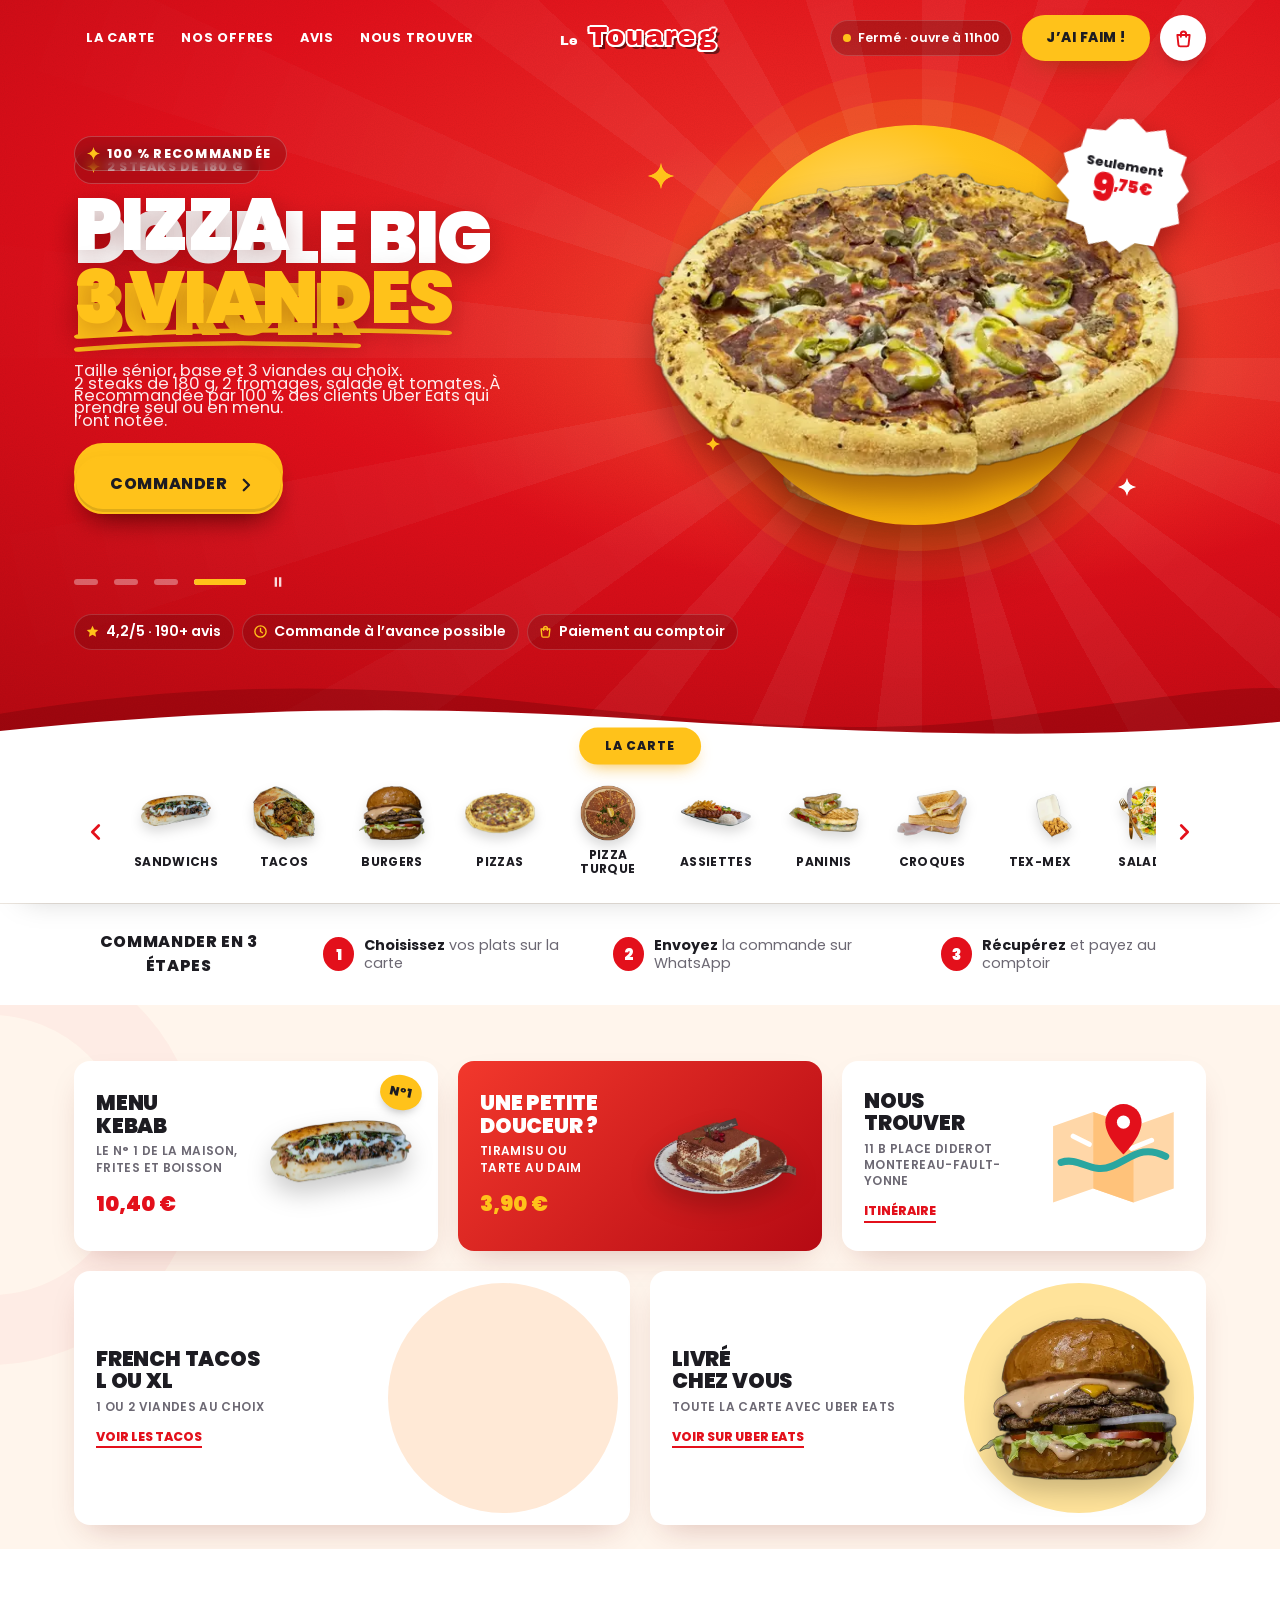
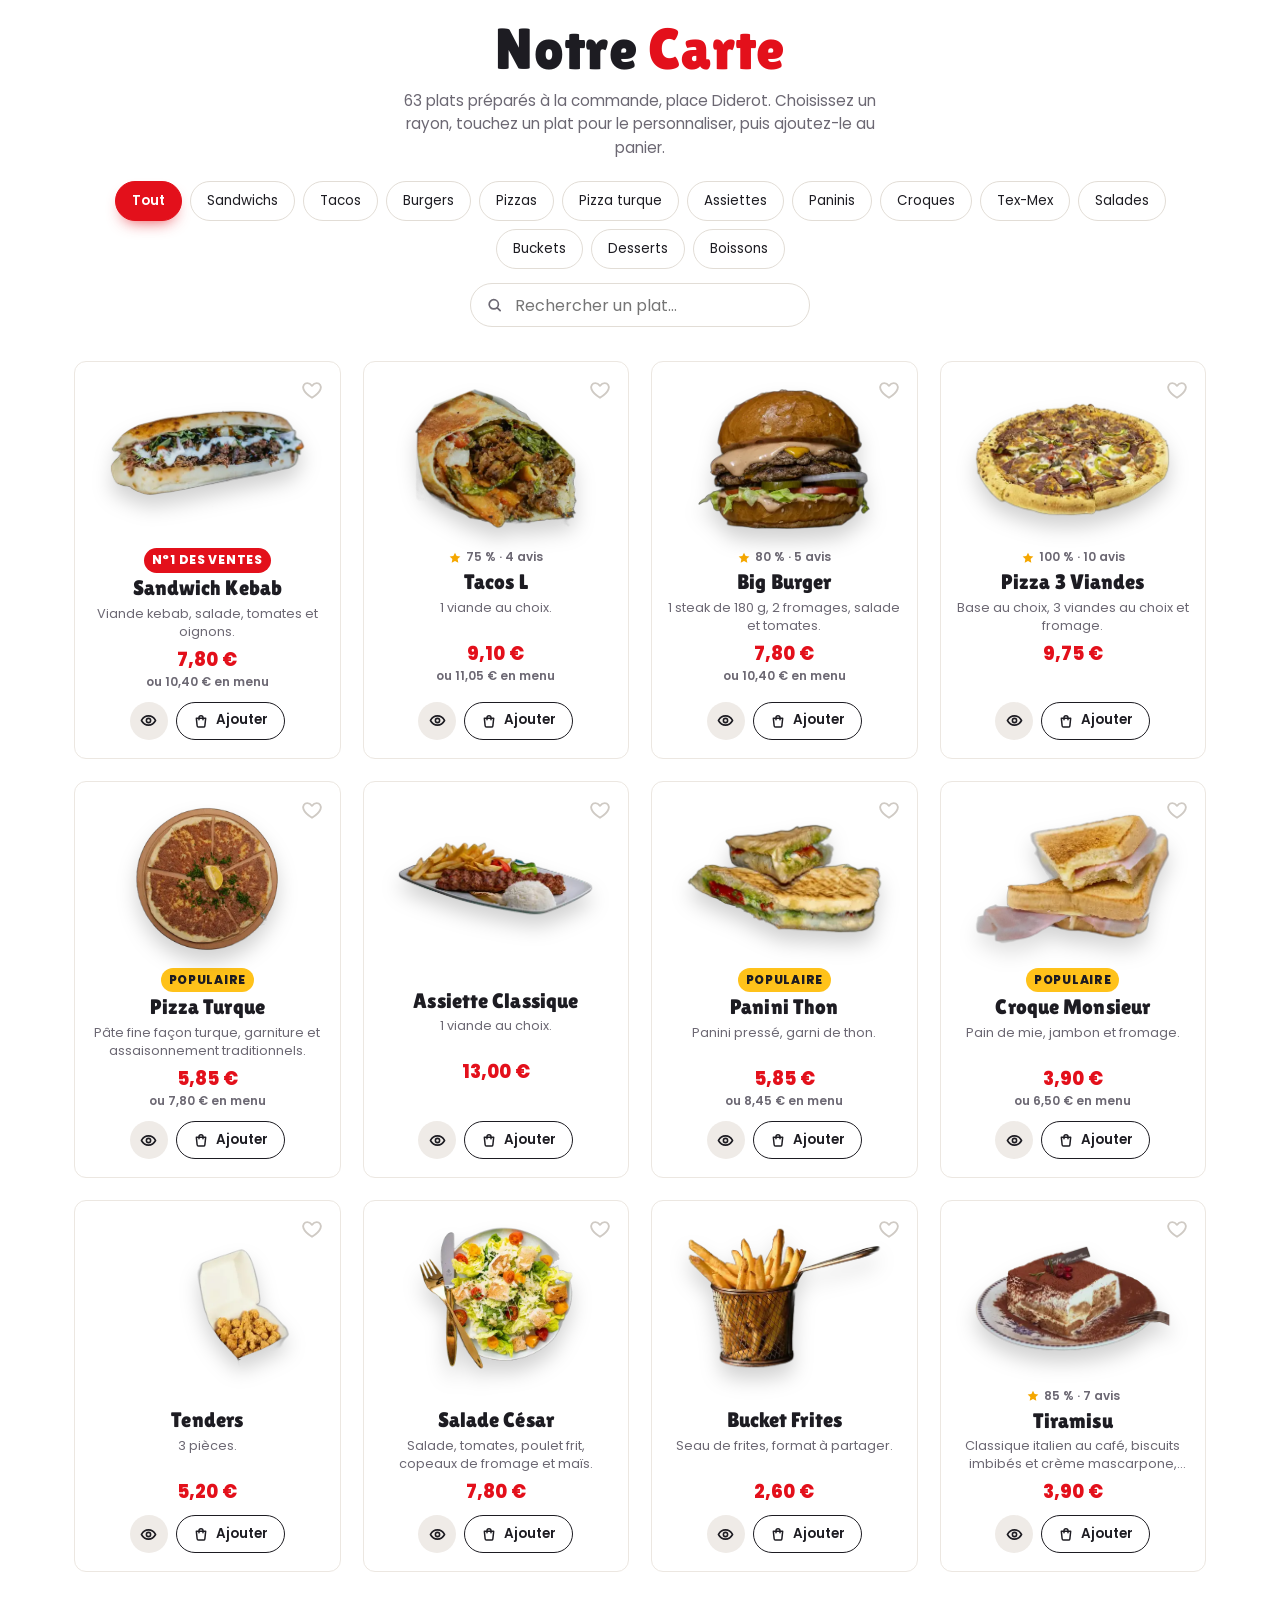
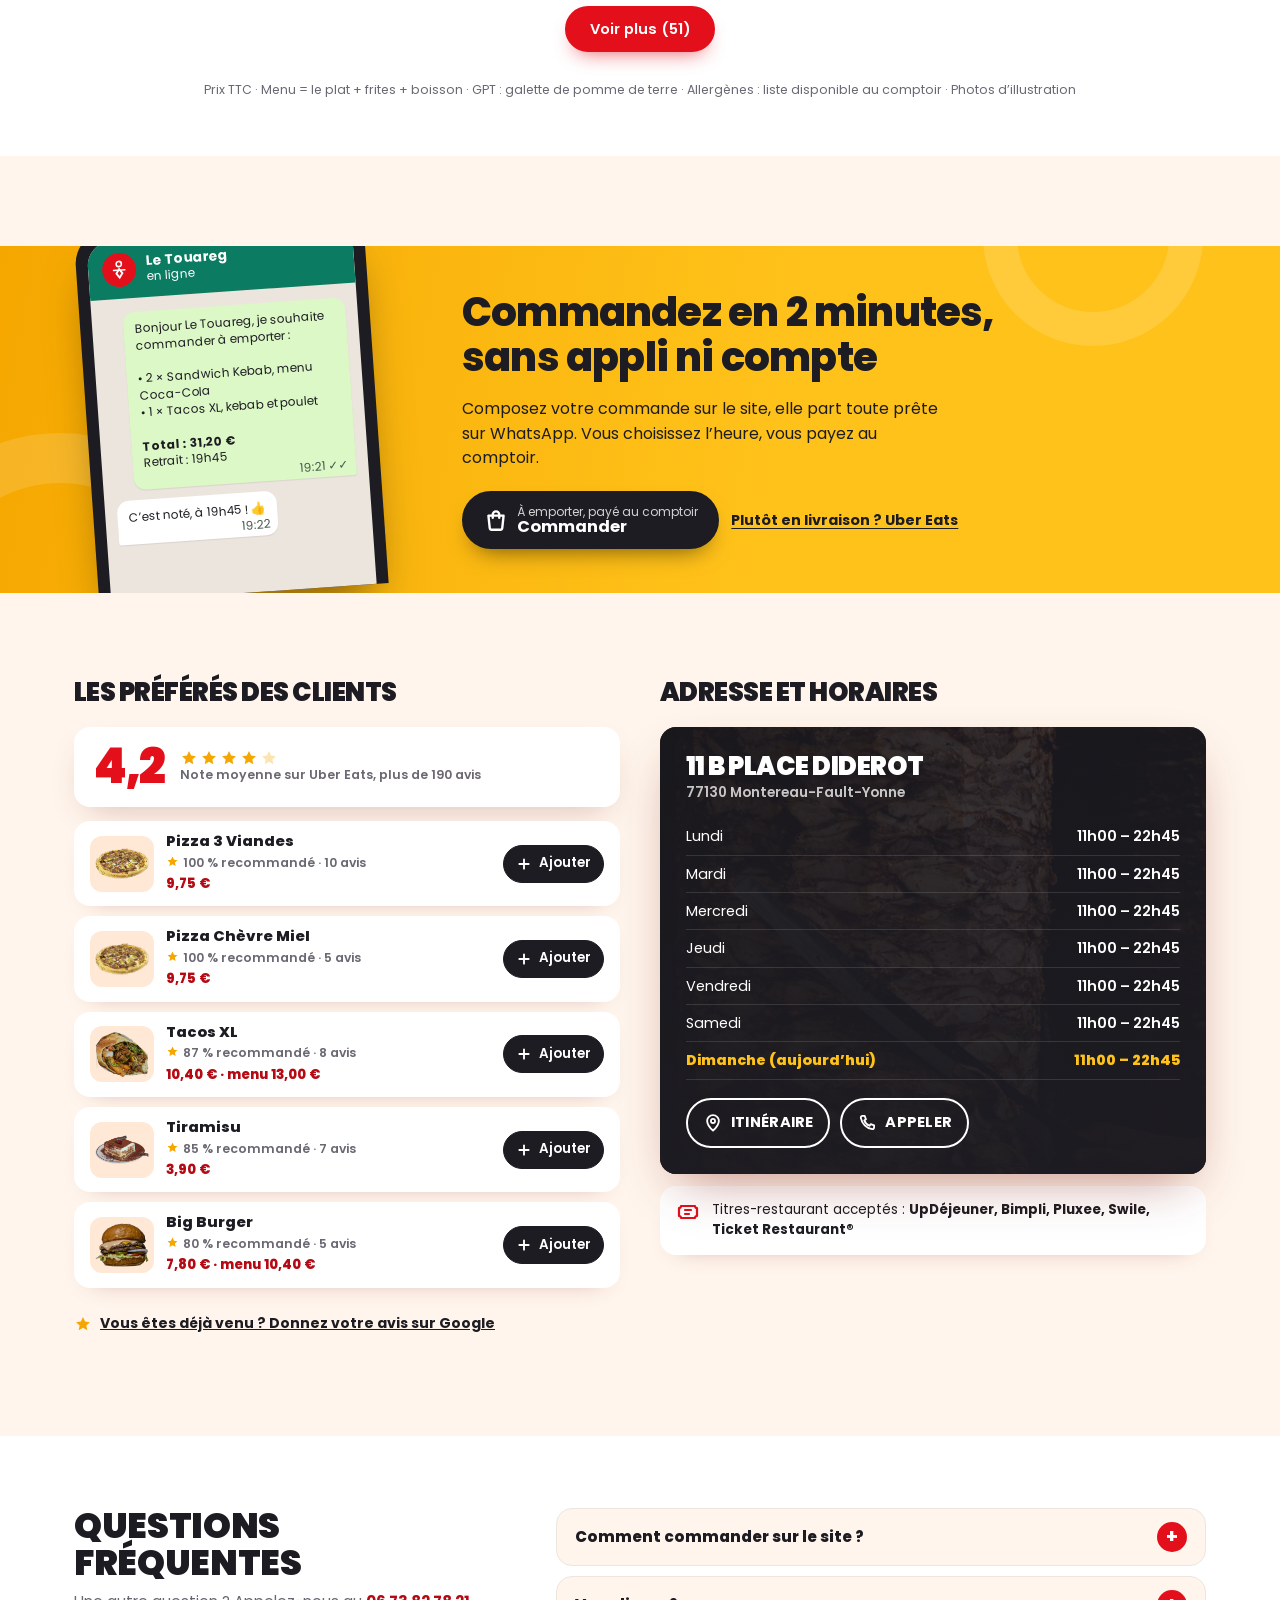
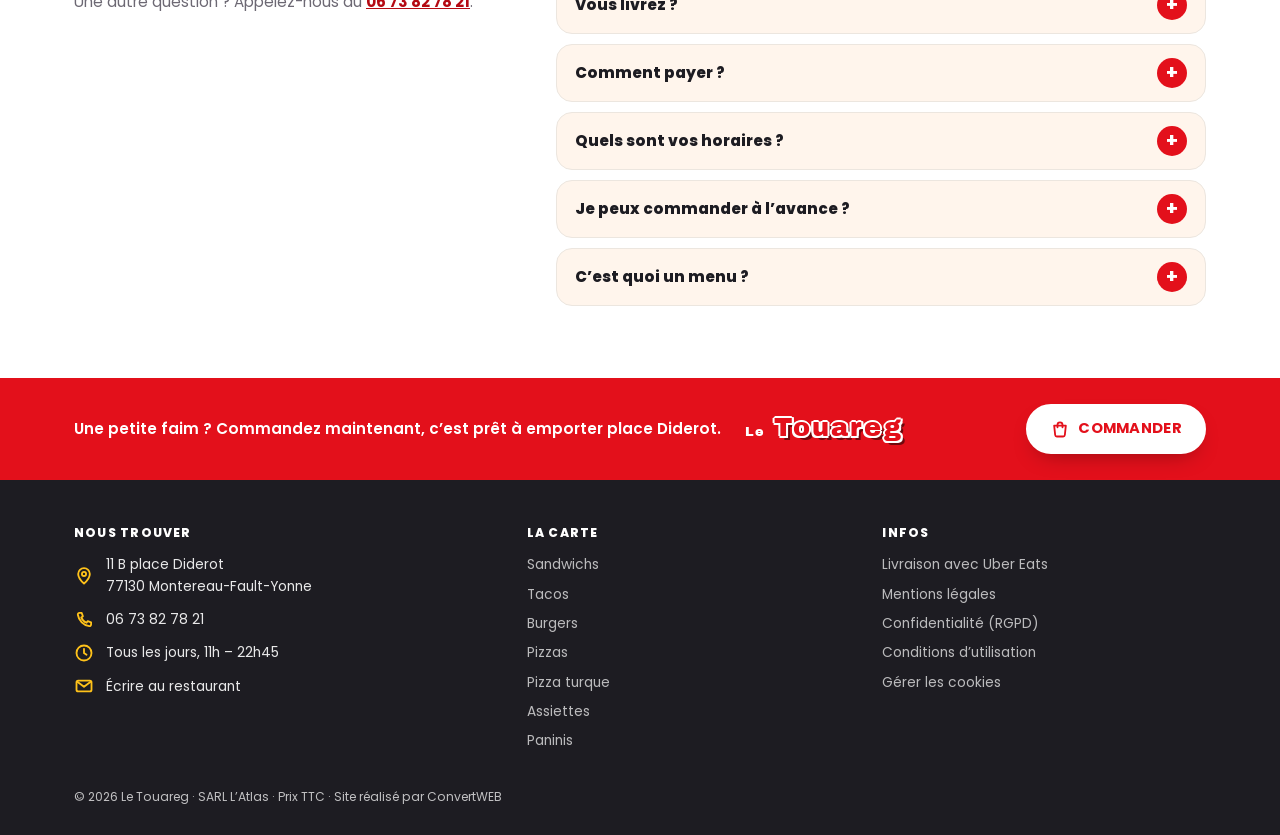
==== index.html @ 5b840436 "Ventes : passage en menu, suggestions malines, recommander, FAQ - Panier : un plat seul propose le m" ====
<!doctype html>
<html lang="fr">
<head>
<meta charset="utf-8">
<meta name="viewport" content="width=device-width, initial-scale=1, viewport-fit=cover">
<title>Le Touareg Montereau · Kebab, tacos, burgers, pizzas</title>
<meta name="description" content="Kebab, French tacos, burgers et pizzas place Diderot à Montereau-Fault-Yonne. Ouvert 7j/7 de 11h à 22h45. Commandez à emporter en ligne en 2 minutes.">
<meta http-equiv="Content-Security-Policy" content="default-src 'self'; script-src 'self' https://gc.zgo.at; style-src 'self' 'unsafe-inline'; img-src 'self' data: https://*.goatcounter.com; font-src 'self'; connect-src 'self' https://*.goatcounter.com; object-src 'none'; base-uri 'self'; form-action 'self'; upgrade-insecure-requests">
<meta name="referrer" content="strict-origin-when-cross-origin">
<meta name="robots" content="index, follow, max-image-preview:large">
<meta name="theme-color" content="#e3101b">
<meta name="format-detection" content="telephone=no">
<link rel="canonical" href="https://convert-web.github.io/Touareg/">
<link rel="icon" href="assets/img/favicon.ico" sizes="32x32">
<link rel="icon" href="assets/img/favicon.svg" type="image/svg+xml">
<link rel="apple-touch-icon" href="assets/img/apple-touch-icon.png">
<link rel="manifest" href="site.webmanifest">

<meta property="og:type" content="restaurant.restaurant">
<meta property="og:locale" content="fr_FR">
<meta property="og:site_name" content="Le Touareg">
<meta property="og:title" content="Le Touareg · Kebab, tacos, burgers & pizzas à Montereau">
<meta property="og:description" content="Place Diderot à Montereau-Fault-Yonne. Ouvert 7j/7 de 11h à 22h45. Commandez à emporter en 2 minutes.">
<meta property="og:url" content="https://convert-web.github.io/Touareg/">
<meta property="og:image" content="https://convert-web.github.io/Touareg/assets/img/og-image.jpg">
<meta property="og:image:type" content="image/jpeg">
<meta property="og:image:width" content="1200">
<meta property="og:image:height" content="630">
<meta property="og:image:alt" content="Sandwich kebab du Touareg sur fond rouge, menu à 10,40 €">
<meta name="twitter:card" content="summary_large_image">
<meta name="twitter:title" content="Le Touareg · Kebab, tacos, burgers & pizzas à Montereau">
<meta name="twitter:description" content="Place Diderot à Montereau-Fault-Yonne. Ouvert 7j/7 de 11h à 22h45.">
<meta name="twitter:image" content="https://convert-web.github.io/Touareg/assets/img/og-image.jpg">
<meta name="twitter:image:alt" content="Sandwich kebab du Touareg sur fond rouge, menu à 10,40 €">

<link rel="preload" href="assets/fonts/poppins-900.woff2" as="font" type="font/woff2" crossorigin>
<link rel="preload" href="assets/fonts/poppins-400.woff2" as="font" type="font/woff2" crossorigin>
<link rel="preload" as="image" href="assets/img/cut/kebab-420.webp" imagesrcset="assets/img/cut/kebab-160.webp 160w, assets/img/cut/kebab-420.webp 420w, assets/img/cut/kebab-600.webp 600w, assets/img/cut/kebab-840.webp 840w" imagesizes="(min-width: 768px) 560px, 300px" fetchpriority="high">
<link rel="stylesheet" href="assets/css/site.css?v=20261028j">

<script type="application/ld+json">
{
  "@context": "https://schema.org",
  "@type": "Restaurant",
  "name": "Le Touareg",
  "url": "https://convert-web.github.io/Touareg/",
  "image": "https://convert-web.github.io/Touareg/assets/img/og-image.jpg",
  "servesCuisine": ["Kebab", "French tacos", "Burgers", "Pizzas", "Sandwichs"],
  "priceRange": "€",
  "telephone": "+33 6 73 82 78 21",
  "address": {
    "@type": "PostalAddress",
    "streetAddress": "11 B place Diderot",
    "postalCode": "77130",
    "addressLocality": "Montereau-Fault-Yonne",
    "addressRegion": "Seine-et-Marne",
    "addressCountry": "FR"
  },
  "openingHoursSpecification": [{
    "@type": "OpeningHoursSpecification",
    "dayOfWeek": ["Monday", "Tuesday", "Wednesday", "Thursday", "Friday", "Saturday", "Sunday"],
    "opens": "11:00",
    "closes": "22:45"
  }],
  "hasMenu": "https://convert-web.github.io/Touareg/#carte",
  "acceptsReservations": false,
  "paymentAccepted": "Espèces, Carte bancaire, Titres-restaurant",
  "sameAs": ["https://www.ubereats.com/fr/store/le-touareg/Fxfsm_SqW_-STqValFyyPA"]
}
</script>
<script type="application/ld+json">
{
  "@context": "https://schema.org",
  "@type": "FAQPage",
  "mainEntity": [
    {"@type": "Question", "name": "Comment commander sur le site ?", "acceptedAnswer": {"@type": "Answer", "text": "Choisissez vos plats sur la carte, ouvrez le panier, indiquez votre prénom et l’heure de retrait. WhatsApp s’ouvre avec votre commande déjà écrite : appuyez sur Envoyer. Pas besoin de compte ni d’application à installer."}},
    {"@type": "Question", "name": "Vous livrez ?", "acceptedAnswer": {"@type": "Answer", "text": "Oui, avec Uber Eats. Sur ce site, les commandes sont à emporter : vous venez les chercher au 11 B place Diderot à Montereau-Fault-Yonne."}},
    {"@type": "Question", "name": "Comment payer ?", "acceptedAnswer": {"@type": "Answer", "text": "Vous payez au comptoir en récupérant votre commande. Les titres-restaurant sont acceptés : UpDéjeuner, Bimpli, Pluxee, Swile et Ticket Restaurant®."}},
    {"@type": "Question", "name": "Quels sont vos horaires ?", "acceptedAnswer": {"@type": "Answer", "text": "Tous les jours, de 11h à 22h45, midi et soir sans interruption."}},
    {"@type": "Question", "name": "Je peux commander à l’avance ?", "acceptedAnswer": {"@type": "Answer", "text": "Oui. Dans le panier, choisissez l’heure de retrait qui vous arrange, même pour plus tard dans la journée ou le lendemain si nous sommes fermés."}},
    {"@type": "Question", "name": "C’est quoi un menu ?", "acceptedAnswer": {"@type": "Answer", "text": "Le plat avec des frites et une boisson au choix : Coca-Cola, Pepsi ou Lipton Ice Tea. Sandwichs, tacos, burgers, pizzas turques, paninis et croques existent en menu."}}
  ]
}
</script>
</head>
<body>

<!-- Icônes -->
<svg width="0" height="0" style="position:absolute" aria-hidden="true">
  <symbol id="i-plus" viewBox="0 0 24 24"><path d="M12 5v14M5 12h14" stroke="currentColor" stroke-width="2.8" stroke-linecap="round" fill="none"/></symbol>
  <symbol id="i-sac" viewBox="0 0 24 24"><path d="M5 8h14l-1.2 11.2a2 2 0 0 1-2 1.8H8.2a2 2 0 0 1-2-1.8L5 8Z" fill="none" stroke="currentColor" stroke-width="2.2" stroke-linejoin="round"/><path d="M9 10V7a3 3 0 0 1 6 0v3" fill="none" stroke="currentColor" stroke-width="2.2" stroke-linecap="round"/></symbol>
  <symbol id="i-whatsapp" viewBox="0 0 24 24"><path fill="currentColor" d="M12.04 2a9.93 9.93 0 0 0-8.5 15.07L2 22l5.08-1.5A9.94 9.94 0 1 0 12.04 2Zm0 18.13a8.2 8.2 0 0 1-4.2-1.15l-.3-.18-3.02.89.9-2.94-.2-.31a8.2 8.2 0 1 1 6.82 3.69Zm4.5-6.14c-.25-.12-1.46-.72-1.69-.8-.23-.08-.39-.12-.56.12-.16.25-.64.8-.79.97-.14.16-.29.18-.54.06a6.7 6.7 0 0 1-1.97-1.22 7.4 7.4 0 0 1-1.37-1.7c-.14-.25 0-.38.11-.5l.37-.43c.12-.14.16-.25.25-.41.08-.16.04-.31-.02-.43-.06-.12-.56-1.34-.76-1.84-.2-.48-.4-.41-.56-.42h-.47a.9.9 0 0 0-.66.31 2.76 2.76 0 0 0-.86 2.05 4.8 4.8 0 0 0 1 2.55 11 11 0 0 0 4.2 3.71c.59.25 1.04.4 1.4.52.59.19 1.12.16 1.55.1.47-.07 1.46-.6 1.66-1.17.2-.58.2-1.07.15-1.17-.06-.1-.22-.17-.47-.29Z"/></symbol>
  <symbol id="i-tel" viewBox="0 0 24 24"><path d="M6.6 3.5h2.6l1.5 4-2 1.4a11 11 0 0 0 6.4 6.4l1.4-2 4 1.5v2.6a2 2 0 0 1-2.2 2A16.5 16.5 0 0 1 4.6 5.7a2 2 0 0 1 2-2.2Z" fill="none" stroke="currentColor" stroke-width="2.2" stroke-linejoin="round"/></symbol>
  <symbol id="i-scooter" viewBox="0 0 24 24"><g fill="none" stroke="currentColor" stroke-width="2.2" stroke-linecap="round" stroke-linejoin="round"><circle cx="6" cy="17" r="2.5"/><circle cx="18" cy="17" r="2.5"/><path d="M8.5 17h7M15 17l-1.5-7H11M13.5 10h3l1.5 4.5M4 13h5l1.5 4"/><path d="M3 8h6"/></g></symbol>
  <symbol id="i-horloge" viewBox="0 0 24 24"><g fill="none" stroke="currentColor" stroke-width="2.2" stroke-linecap="round"><circle cx="12" cy="12" r="9"/><path d="M12 7v5l3 2"/></g></symbol>
  <symbol id="i-lieu" viewBox="0 0 24 24"><g fill="none" stroke="currentColor" stroke-width="2.2"><path d="M12 21s-7-6.2-7-11.5a7 7 0 0 1 14 0C19 14.8 12 21 12 21Z" stroke-linejoin="round"/><circle cx="12" cy="9.5" r="2.5"/></g></symbol>
  <symbol id="i-etoile" viewBox="0 0 24 24"><path fill="currentColor" d="m12 2.8 2.8 5.9 6.4.8-4.7 4.4 1.2 6.4L12 17.1l-5.7 3.2 1.2-6.4L2.8 9.5l6.4-.8L12 2.8Z"/></symbol>
  <symbol id="i-ticket" viewBox="0 0 24 24"><path d="M3 8a2 2 0 0 0 2-2h14a2 2 0 0 0 2 2v8a2 2 0 0 0-2 2H5a2 2 0 0 0-2-2V8Z" fill="none" stroke="currentColor" stroke-width="2.2" stroke-linejoin="round"/><path d="M9 10h6M9 14h4" stroke="currentColor" stroke-width="2.2" stroke-linecap="round"/></symbol>
  <symbol id="i-check" viewBox="0 0 24 24"><path d="m5 12.5 4.5 4.5L19 7.5" fill="none" stroke="currentColor" stroke-width="2.8" stroke-linecap="round" stroke-linejoin="round"/></symbol>
  <symbol id="i-fermer" viewBox="0 0 24 24"><path d="M6 6l12 12M18 6 6 18" stroke="currentColor" stroke-width="2.6" stroke-linecap="round"/></symbol>
  <symbol id="i-menu" viewBox="0 0 24 24"><path d="M4 7h16M4 12h16M4 17h16" stroke="currentColor" stroke-width="2.6" stroke-linecap="round"/></symbol>
  <symbol id="i-oeil" viewBox="0 0 24 24"><g fill="none" stroke="currentColor" stroke-width="2.2"><path d="M2 12s3.6-6.5 10-6.5S22 12 22 12s-3.6 6.5-10 6.5S2 12 2 12Z" stroke-linejoin="round"/><circle cx="12" cy="12" r="3"/></g></symbol>
  <symbol id="i-coeur" viewBox="0 0 24 24"><path d="M12 20.5s-7.5-4.6-9.3-9.4C1.4 7.6 3.6 4.5 6.9 4.5c2.1 0 3.6 1.1 5.1 3 1.5-1.9 3-3 5.1-3 3.3 0 5.5 3.1 4.2 6.6-1.8 4.8-9.3 9.4-9.3 9.4Z" stroke="currentColor" stroke-width="2" stroke-linejoin="round"/></symbol>
  <symbol id="i-maison" viewBox="0 0 24 24"><path d="M3.5 11 12 4l8.5 7M6 9.5V20h4.5v-5.5h3V20H18V9.5" fill="none" stroke="currentColor" stroke-width="2.2" stroke-linecap="round" stroke-linejoin="round"/></symbol>
  <symbol id="i-liste" viewBox="0 0 24 24"><g fill="none" stroke="currentColor" stroke-width="2.2" stroke-linecap="round"><path d="M9 6h11M9 12h11M9 18h11"/><circle cx="4.5" cy="6" r="1.2" fill="currentColor"/><circle cx="4.5" cy="12" r="1.2" fill="currentColor"/><circle cx="4.5" cy="18" r="1.2" fill="currentColor"/></g></symbol>
  <symbol id="i-mail" viewBox="0 0 24 24"><g fill="none" stroke="currentColor" stroke-width="2.2" stroke-linejoin="round"><rect x="3" y="5.5" width="18" height="13" rx="2"/><path d="m4 7 8 6 8-6" stroke-linecap="round"/></g></symbol>
  <symbol id="i-loupe" viewBox="0 0 24 24"><g fill="none" stroke="currentColor" stroke-width="2.4" stroke-linecap="round"><circle cx="11" cy="11" r="6.5"/><path d="m16 16 4 4"/></g></symbol>
  <symbol id="i-gauche" viewBox="0 0 24 24"><path d="m15 5-7 7 7 7" fill="none" stroke="currentColor" stroke-width="3" stroke-linecap="round" stroke-linejoin="round"/></symbol>
  <symbol id="i-droite" viewBox="0 0 24 24"><path d="m9 5 7 7-7 7" fill="none" stroke="currentColor" stroke-width="3" stroke-linecap="round" stroke-linejoin="round"/></symbol>
  <symbol id="i-embleme" viewBox="0 0 32 44"><circle cx="16" cy="8.5" r="6" fill="none" stroke="currentColor" stroke-width="3.6"/><path d="M3 22.5h26" stroke="currentColor" stroke-width="3.6" stroke-linecap="round"/><path fill="currentColor" fill-rule="evenodd" d="M16 16.5 25.5 30 16 43.5 6.5 30Zm0 7.5-4.2 6 4.2 6 4.2-6Z"/></symbol>
  <symbol id="i-etincelle" viewBox="0 0 24 24"><path d="M12 0c.9 6.4 4.6 10.6 12 12-7.4 1.4-11.1 5.6-12 12-.9-6.4-4.6-10.6-12-12C7.4 10.6 11.1 6.4 12 0z" fill="currentColor"/></symbol>
  <symbol id="i-pause" viewBox="0 0 24 24"><path d="M7 5h3.5v14H7zM13.5 5H17v14h-3.5z" fill="currentColor"/></symbol>
  <symbol id="i-lecture" viewBox="0 0 24 24"><path d="M8 5.5v13a1 1 0 0 0 1.5.86l10.2-6.5a1 1 0 0 0 0-1.72L9.5 4.64A1 1 0 0 0 8 5.5z" fill="currentColor"/></symbol>
  <symbol id="i-fleche-courbe" viewBox="0 0 80 60"><path d="M6 50C14 22 36 10 64 12" fill="none" stroke="currentColor" stroke-width="7" stroke-linecap="round"/><path d="M52 2l16 10-14 13" fill="none" stroke="currentColor" stroke-width="7" stroke-linecap="round" stroke-linejoin="round"/></symbol>
</svg>

<a class="sr" href="#carte">Aller à la carte</a>

<!-- EN-TÊTE -->
<header class="entete" id="entete">
  <div class="wrap entete-wrap">
    <a class="logo" href="#haut" aria-label="Le Touareg, retour en haut">
      <span class="logo-nom"><span class="logo-le">Le</span> <span class="logo-mot">Touareg</span></span>
    </a>
    <nav class="nav" aria-label="Navigation principale">
      <a href="#carte">La carte</a>
      <a href="#offres">Nos offres</a>
      <a href="#avis">Avis</a>
      <a href="#infos">Nous trouver</a>
    </nav>
    <div class="entete-actions">
      <span class="statut" data-statut>Horaires</span>
      <a class="btn btn-faim grand-ecran" href="#carte">J’ai faim !</a>
      <button class="rond rond-panier grand-ecran" type="button" data-ouvrir-panier aria-label="Ouvrir le panier">
        <svg aria-hidden="true"><use href="#i-sac"/></svg>
        <span class="compteur" data-compteur>0</span>
      </button>
    </div>
  </div>
</header>

<main id="haut">

  <!-- HERO ROUGE -->
  <section class="hero" aria-roledescription="carrousel" aria-label="Nos spécialités">
    <h1 class="invisible">Le Touareg, kebab, tacos, burgers et pizzas à Montereau-Fault-Yonne</h1>
    <div class="hero-deco" aria-hidden="true"><span class="hero-rayons"></span><span class="hero-grain"></span></div>
    <div class="wrap">
      <div class="diapos" data-diapos></div>
      <div class="hero-commandes">
        <div class="points" role="tablist" aria-label="Choisir une spécialité" data-points></div>
        <button class="hero-pause" type="button" data-pause aria-label="Mettre en pause le défilement"><svg aria-hidden="true"><use href="#i-pause"/></svg></button>
      </div>
      <ul class="rassure">
        <li><svg aria-hidden="true"><use href="#i-etoile"/></svg>4,2/5 · 190+ avis</li>
        <li><svg aria-hidden="true"><use href="#i-horloge"/></svg><span data-delai>Prêt en ~20 min</span></li>
        <li><svg aria-hidden="true"><use href="#i-sac"/></svg>Paiement au comptoir</li>
      </ul>
    </div>
    <svg class="hero-dunes" viewBox="0 0 1440 120" preserveAspectRatio="none" aria-hidden="true">
      <path class="dune-1" d="M0 70C180 30 360 20 560 48s380 60 560 30 260-50 320-46V120H0z"/>
      <path class="dune-2" d="M0 96c240-34 470-40 720-18s500 34 720 4V120H0z"/>
    </svg>
  </section>

  <!-- BARRE DES RAYONS -->
  <section class="rayons" aria-label="Rayons de la carte">
    <span class="pilule">La carte</span>
    <div class="wrap rayons-wrap">
      <button class="fleche" type="button" data-defiler="-1" aria-label="Rayons précédents"><svg aria-hidden="true"><use href="#i-gauche"/></svg></button>
      <div class="rayons-liste" data-rayons role="tablist" aria-label="Rayons"></div>
      <button class="fleche" type="button" data-defiler="1" aria-label="Rayons suivants"><svg aria-hidden="true"><use href="#i-droite"/></svg></button>
    </div>
  </section>

  <!-- COMMENT ÇA MARCHE -->
  <section class="etapes" aria-labelledby="titre-etapes">
    <div class="wrap">
      <h2 class="etapes-titre" id="titre-etapes">Commander en 3 étapes</h2>
      <ol class="etapes-liste">
        <li><span class="etape-num" aria-hidden="true">1</span><span><b>Choisissez</b> vos plats sur la carte</span></li>
        <li><span class="etape-num" aria-hidden="true">2</span><span><b>Envoyez</b> la commande sur WhatsApp</span></li>
        <li><span class="etape-num" aria-hidden="true">3</span><span><b>Récupérez</b> et payez au comptoir</span></li>
      </ol>
    </div>
  </section>

  <!-- OFFRES (cartes) -->
  <section class="offres fond-creme" id="offres" aria-labelledby="titre-offres">
    <div class="wrap">
      <h2 class="sr" id="titre-offres">Nos offres</h2>
      <div class="cartes-offres">
        <article class="offre" data-ouvrir-plat="kebab" data-formule="menu">
          <div class="offre-texte">
            <h3>Menu<br>Kebab</h3>
            <p>Le n° 1 de la maison,<br>frites et boisson</p>
            <strong class="offre-prix" data-prix-de="kebab" data-formule-prix="menu">10,40 €</strong>
          </div>
          <img src="assets/img/cut/kebab-420.webp" srcset="assets/img/cut/kebab-160.webp 160w, assets/img/cut/kebab-420.webp 420w, assets/img/cut/kebab-600.webp 600w, assets/img/cut/kebab-840.webp 840w" sizes="(min-width: 1024px) 180px, 40vw" alt="Menu sandwich kebab" width="420" height="225" loading="lazy" decoding="async">
          <span class="sticker">N°1</span>
          <button class="sr" type="button" data-plat="kebab">Commander le menu kebab</button>
        </article>
        <article class="offre offre-rouge" data-aller-rayon="desserts">
          <div class="offre-texte">
            <h3>Une petite<br>douceur ?</h3>
            <p>Tiramisu ou<br>tarte au Daim</p>
            <strong class="offre-prix" data-prix-de="tiramisu">3,90 €</strong>
          </div>
          <img src="assets/img/cut/dessert-420.webp" srcset="assets/img/cut/dessert-160.webp 160w, assets/img/cut/dessert-420.webp 420w, assets/img/cut/dessert-600.webp 600w, assets/img/cut/dessert-840.webp 840w" sizes="(min-width: 1024px) 180px, 40vw" alt="Part de tiramisu" width="420" height="236" loading="lazy" decoding="async">
          <button class="sr" type="button" data-aller-rayon="desserts">Voir les desserts</button>
        </article>
        <a class="offre" href="https://www.google.com/maps/search/?api=1&query=Le+Touareg+11+B+place+Diderot+77130+Montereau-Fault-Yonne" target="_blank" rel="noopener">
          <div class="offre-texte">
            <h3>Nous<br>trouver</h3>
            <p>11 B place Diderot<br>Montereau-Fault-Yonne</p>
            <span class="offre-lien">Itinéraire</span>
          </div>
          <svg class="carte-illu" viewBox="0 0 140 120" role="img" aria-label="Plan avec repère">
            <path d="M10 30 50 16l40 14 40-14v76l-40 14-40-14-40 14Z" fill="#ffd7a8"/>
            <path d="M50 16v76l40 14V30Z" fill="#ffc27a"/>
            <path d="M18 66c18-6 30 12 50 4s30-22 54-10" fill="none" stroke="#2aa6a0" stroke-width="7" stroke-linecap="round"/>
            <path d="M30 40l16 8M88 52l20-8" stroke="#fff" stroke-width="5" stroke-linecap="round"/>
            <path d="M80 8a18 18 0 0 0-18 18c0 15 18 32 18 32s18-17 18-32A18 18 0 0 0 80 8Z" fill="#e3101b"/>
            <circle cx="80" cy="26" r="6.5" fill="#fff"/>
          </svg>
        </a>
        <article class="offre offre-large" data-aller-rayon="tacos">
          <div class="offre-texte">
            <h3>French tacos<br>L ou XL</h3>
            <p>1 ou 2 viandes au choix</p>
            <span class="offre-lien">Voir les tacos</span>
          </div>
          <div class="offre-rond"><img src="assets/img/cut/tacos-420.webp" srcset="assets/img/cut/tacos-160.webp 160w, assets/img/cut/tacos-420.webp 420w, assets/img/cut/tacos-600.webp 600w, assets/img/cut/tacos-840.webp 840w" sizes="(min-width: 1024px) 230px, 40vw" alt="French tacos garni de viande" width="420" height="368" loading="lazy" decoding="async"></div>
          <button class="sr" type="button" data-aller-rayon="tacos">Voir les tacos</button>
        </article>
        <a class="offre offre-large" href="https://www.ubereats.com/fr/store/le-touareg/Fxfsm_SqW_-STqValFyyPA" target="_blank" rel="noopener">
          <div class="offre-texte">
            <h3>Livré<br>chez vous</h3>
            <p>Toute la carte avec Uber Eats</p>
            <span class="offre-lien">Voir sur Uber Eats</span>
          </div>
          <div class="offre-rond offre-rond-jaune"><img src="assets/img/cut/burger-420.webp" srcset="assets/img/cut/burger-160.webp 160w, assets/img/cut/burger-420.webp 420w, assets/img/cut/burger-600.webp 600w, assets/img/cut/burger-840.webp 840w" sizes="(min-width: 1024px) 230px, 40vw" alt="Big burger" width="420" height="347" loading="lazy" decoding="async"></div>
        </a>
      </div>
    </div>
  </section>

  <!-- LA CARTE -->
  <section class="carte" id="carte" aria-labelledby="titre-carte">
    <div class="wrap">
      <div class="carte-tete">
        <h2 class="titre-carte" id="titre-carte">Notre <em>Carte</em></h2>
        <p>63 plats préparés à la commande, place Diderot. Choisissez un rayon, touchez un plat pour le personnaliser, puis ajoutez-le au panier.</p>
      </div>
      <div class="reprise-zone" data-reprise hidden></div>
      <div class="filtres" role="tablist" aria-label="Filtrer la carte" data-filtres></div>
      <label class="recherche">
        <span class="sr">Rechercher un plat</span>
        <svg aria-hidden="true"><use href="#i-loupe"/></svg>
        <input type="search" id="recherche" placeholder="Rechercher un plat…" autocomplete="off" data-recherche>
      </label>
      <div class="grille-plats" data-carte aria-live="polite"></div>
      <div class="vide" data-vide hidden><strong>Aucun plat trouvé</strong>Essayez un autre mot, par exemple « poulet » ou « tacos ».</div>
      <div class="voir-plus"><button class="btn" type="button" data-voir-plus hidden>Voir plus</button></div>
      <p class="carte-pied">Prix TTC · Menu = le plat + frites + boisson · GPT : galette de pomme de terre · Allergènes : liste disponible au comptoir · Photos d’illustration</p>
    </div>
  </section>

  <!-- BANDEAU JAUNE -->
  <section class="bandeau-jaune" aria-labelledby="titre-whatsapp">
    <div class="bj-deco" aria-hidden="true"><i></i><i></i></div>
    <div class="wrap bj-wrap">
      <div class="telephone" aria-hidden="true">
        <div class="tel-ecran">
          <div class="tel-barre"><span class="tel-avatar"><svg><use href="#i-embleme"/></svg></span><span><b>Le Touareg</b><small>en ligne</small></span></div>
          <div class="tel-fil">
            <div class="bulle">Bonjour Le Touareg, je souhaite commander à emporter :<br><br>• 2 × Sandwich Kebab, menu Coca-Cola<br>• 1 × Tacos XL, kebab et poulet<br><br><b>Total : 31,20 €</b><br>Retrait : 19h45<span class="heure">19:21 ✓✓</span></div>
            <div class="bulle bulle-recue">C’est noté, à 19h45 ! 👍<span class="heure">19:22</span></div>
          </div>
        </div>
      </div>
      <div class="bj-texte">
        <h2 id="titre-whatsapp">Commandez en 2 minutes,<br>sans appli ni compte</h2>
        <p>Composez votre commande sur le site, elle part toute prête sur WhatsApp. Vous choisissez l’heure, vous payez au comptoir.</p>
        <div class="bj-boutons">
          <a class="btn btn-noir" href="#carte"><svg aria-hidden="true"><use href="#i-sac"/></svg><span><small>À emporter, payé au comptoir</small>Commander</span></a>
          <a class="lien-sobre" href="https://www.ubereats.com/fr/store/le-touareg/Fxfsm_SqW_-STqValFyyPA" target="_blank" rel="noopener">Plutôt en livraison ? Uber Eats</a>
        </div>
      </div>
    </div>
  </section>

  <!-- AVIS + INFOS -->
  <section class="duo fond-creme" aria-label="Avis et horaires">
    <div class="wrap duo-grille">
      <div class="duo-col" id="avis">
        <h2 class="duo-titre">Les préférés des clients</h2>
        <div class="note-globale">
          <strong>4,2</strong>
          <div><span class="etoiles" aria-hidden="true"><svg><use href="#i-etoile"/></svg><svg><use href="#i-etoile"/></svg><svg><use href="#i-etoile"/></svg><svg><use href="#i-etoile"/></svg><svg class="pale"><use href="#i-etoile"/></svg></span>
          <small>Note moyenne sur Uber Eats, plus de 190 avis</small></div>
        </div>
        <ul class="favoris-clients" data-palmares></ul>
        <a class="lien-avis" href="https://www.google.com/maps/search/?api=1&amp;query=Le+Touareg+11+B+place+Diderot+77130+Montereau-Fault-Yonne" target="_blank" rel="noopener" data-suivi="avis-google"><svg aria-hidden="true"><use href="#i-etoile"/></svg>Vous êtes déjà venu ? Donnez votre avis sur Google</a>
      </div>
      <div class="duo-col" id="infos">
        <h2 class="duo-titre">Adresse et horaires</h2>
        <div class="infos-carte">
          <img src="assets/img/broche-900.webp" srcset="assets/img/broche-900.webp 900w, assets/img/broche-1600.webp 1600w" sizes="(min-width: 900px) 560px, 100vw" alt="Broche de viande kebab en cuisson" width="900" height="1350" loading="lazy" decoding="async">
          <div class="infos-contenu">
            <address>11 B place Diderot<small>77130 Montereau-Fault-Yonne</small></address>
            <table class="horaires" data-horaires><caption class="sr">Horaires d’ouverture</caption><tbody></tbody></table>
            <div class="infos-boutons">
              <a class="btn btn-contour" href="https://www.google.com/maps/search/?api=1&query=Le+Touareg+11+B+place+Diderot+77130+Montereau-Fault-Yonne" target="_blank" rel="noopener"><svg aria-hidden="true"><use href="#i-lieu"/></svg>Itinéraire</a>
              <a class="btn btn-contour" href="tel:+33673827821"><svg aria-hidden="true"><use href="#i-tel"/></svg>Appeler</a>
            </div>
          </div>
        </div>
        <div class="titres"><svg aria-hidden="true"><use href="#i-ticket"/></svg><span>Titres-restaurant acceptés : <b data-titres></b></span></div>
      </div>
    </div>
  </section>

  <!-- QUESTIONS FRÉQUENTES -->
  <section class="faq" id="faq" aria-labelledby="titre-faq">
    <div class="wrap faq-wrap">
      <div class="faq-tete">
        <h2 id="titre-faq">Questions fréquentes</h2>
        <p>Une autre question ? Appelez-nous au <a href="tel:+33673827821">06 73 82 78 21</a>.</p>
      </div>
      <div class="faq-liste">
        <details><summary>Comment commander sur le site ?</summary><p>Choisissez vos plats sur la carte, ouvrez le panier, indiquez votre prénom et l’heure de retrait. WhatsApp s’ouvre avec votre commande déjà écrite : appuyez sur Envoyer. Pas besoin de compte ni d’application à installer.</p></details>
        <details><summary>Vous livrez ?</summary><p>Oui, avec Uber Eats. Sur ce site, les commandes sont à emporter : vous venez les chercher au 11 B place Diderot à Montereau-Fault-Yonne.</p></details>
        <details><summary>Comment payer ?</summary><p>Vous payez au comptoir en récupérant votre commande. Les titres-restaurant sont acceptés : UpDéjeuner, Bimpli, Pluxee, Swile et Ticket Restaurant®.</p></details>
        <details><summary>Quels sont vos horaires ?</summary><p>Tous les jours, de 11h à 22h45, midi et soir sans interruption.</p></details>
        <details><summary>Je peux commander à l’avance ?</summary><p>Oui. Dans le panier, choisissez l’heure de retrait qui vous arrange, même pour plus tard dans la journée ou le lendemain si nous sommes fermés.</p></details>
        <details><summary>C’est quoi un menu ?</summary><p>Le plat avec des frites et une boisson au choix : Coca-Cola, Pepsi ou Lipton Ice Tea. Sandwichs, tacos, burgers, pizzas turques, paninis et croques existent en menu.</p></details>
      </div>
    </div>
  </section>

</main>

<!-- PIED DE PAGE -->
<footer class="pied">
  <div class="pied-rouge">
    <div class="wrap pied-rouge-wrap">
      <div class="pied-accroche">
        <span class="logo"><span class="logo-nom"><span class="logo-le">Le</span> <span class="logo-mot">Touareg</span></span></span>
        <p>Une petite faim ? Commandez maintenant, c’est prêt à emporter place Diderot.</p>
      </div>
      <a class="btn btn-blanc" href="#carte"><svg aria-hidden="true"><use href="#i-sac"/></svg>Commander</a>
    </div>
  </div>
  <div class="pied-noir">
    <div class="wrap">
      <div class="pied-cols">
        <div>
          <h2 class="pied-titre">Nous trouver</h2>
          <ul class="pied-contact">
            <li><a href="https://www.google.com/maps/search/?api=1&amp;query=Le+Touareg+11+B+place+Diderot+77130+Montereau-Fault-Yonne" target="_blank" rel="noopener"><svg aria-hidden="true"><use href="#i-lieu"/></svg><span>11 B place Diderot<br>77130 Montereau-Fault-Yonne</span></a></li>
            <li><a href="tel:+33673827821"><svg aria-hidden="true"><use href="#i-tel"/></svg><span>06 73 82 78 21</span></a></li>
            <li><span><svg aria-hidden="true"><use href="#i-horloge"/></svg><span>Tous les jours, 11h – 22h45</span></span></li>
            <li><a href="#" data-email="jamel.tp|hotmail.com"><svg aria-hidden="true"><use href="#i-mail"/></svg>Écrire au restaurant</a></li>
          </ul>
        </div>
        <div class="pied-col-carte"><h2 class="pied-titre">La carte</h2><ul data-pied-carte></ul></div>
        <div>
          <h2 class="pied-titre">Infos</h2>
          <ul>
            <li><a href="https://www.ubereats.com/fr/store/le-touareg/Fxfsm_SqW_-STqValFyyPA" target="_blank" rel="noopener">Livraison avec Uber Eats</a></li>
            <li><a href="mentions-legales.html">Mentions légales</a></li>
            <li><a href="politique-de-confidentialite.html">Confidentialité (RGPD)</a></li>
            <li><a href="cgu.html">Conditions d’utilisation</a></li>
            <li><a href="#" data-gerer-cookies>Gérer les cookies</a></li>
          </ul>
        </div>
      </div>
      <p class="pied-copy">© <span data-annee>2026</span> Le Touareg · SARL L’Atlas · Prix TTC · Site réalisé par ConvertWEB</p>
    </div>
  </div>
</footer>

<!-- Barre de navigation basse (mobile et tablette) -->
<nav class="nav-basse" aria-label="Navigation rapide">
  <a href="#haut" data-nav-basse="haut"><svg aria-hidden="true"><use href="#i-maison"/></svg><span>Accueil</span></a>
  <a href="#carte" data-nav-basse="carte"><svg aria-hidden="true"><use href="#i-liste"/></svg><span>Carte</span></a>
  <button class="nav-panier" type="button" data-ouvrir-panier aria-label="Ouvrir le panier">
    <span class="nav-panier-rond"><svg aria-hidden="true"><use href="#i-sac"/></svg><span class="compteur" data-compteur>0</span></span>
    <span class="prix" data-total-nav>Panier</span>
  </button>
  <a href="tel:+33673827821"><svg aria-hidden="true"><use href="#i-tel"/></svg><span>Appeler</span></a>
  <a href="#infos" data-nav-basse="infos"><svg aria-hidden="true"><use href="#i-lieu"/></svg><span>Infos</span></a>
</nav>

<!-- Fiche produit -->
<dialog class="fiche" id="fiche" aria-labelledby="fiche-titre">
  <form class="fiche-boite" method="dialog" data-fiche-form novalidate></form>
</dialog>

<!-- Panier -->
<dialog class="panier" id="panier" aria-labelledby="panier-titre">
  <div class="panier-boite">
    <div class="panier-tete">
      <h2 id="panier-titre">Mon panier</h2>
      <button class="rond rond-gris" type="button" data-fermer-panier aria-label="Fermer le panier"><svg aria-hidden="true"><use href="#i-fermer"/></svg></button>
    </div>
    <div class="panier-corps" data-panier-corps></div>
    <div class="panier-pied" data-panier-pied></div>
  </div>
</dialog>

<div class="toast" role="status" aria-live="polite" data-toast></div>

<script src="js/donnees.js?v=20261028j"></script>
<script src="js/site.js?v=20261028j"></script>
<script src="js/consentement.js?v=20261028j" defer></script>
</body>
</html>
---- assets/css/site.css ----
/* =====================================================================
   LE TOUAREG · Feuille de style « mobile first »
   Les styles de base sont ceux du téléphone. Les écrans plus grands
   s'ajoutent par paliers :
     600 px  petite tablette
     768 px  tablette
     1024 px ordinateur (menu en haut, la barre basse disparaît)
   Les effets de survol ne s'appliquent qu'aux appareils avec souris.
   ===================================================================== */

@font-face { font-family: 'Poppins'; src: url('../fonts/poppins-400.woff2') format('woff2'); font-weight: 400; font-display: swap; }
@font-face { font-family: 'Poppins'; src: url('../fonts/poppins-600.woff2') format('woff2'); font-weight: 600; font-display: swap; }
@font-face { font-family: 'Poppins'; src: url('../fonts/poppins-700.woff2') format('woff2'); font-weight: 700; font-display: swap; }
@font-face { font-family: 'Poppins'; src: url('../fonts/poppins-800.woff2') format('woff2'); font-weight: 800; font-display: swap; }
@font-face { font-family: 'Poppins'; src: url('../fonts/poppins-900.woff2') format('woff2'); font-weight: 900; font-display: swap; }
@font-face { font-family: 'Lilita One'; src: url('../fonts/lilita-one.woff2') format('woff2'); font-weight: 400; font-display: swap; }

:root {
  --rouge: #e3101b;
  --rouge-vif: #f2382c;
  --rouge-fonce: #b50a13;
  --jaune: #ffc21a;
  --jaune-fonce: #f5a700;
  --creme: #fff5ec;
  --creme-2: #ffe9d6;
  --blanc: #ffffff;
  --noir: #1d1c22;
  --gris: #6c6873;
  --gris-clair: #ece6df;
  --trait: #e2ddd6;
  --vert: #1aa260;

  --f: 'Poppins', system-ui, -apple-system, 'Segoe UI', Roboto, Arial, sans-serif;
  --f-titre: 'Lilita One', var(--f);
  --r: 16px;
  --ombre: 0 14px 34px -14px rgba(120, 30, 20, .28);
  --ombre-forte: 0 22px 50px -18px rgba(120, 20, 10, .45);
  --gauche: max(16px, env(safe-area-inset-left, 0px));
  --droite: max(16px, env(safe-area-inset-right, 0px));
  --haut-securite: env(safe-area-inset-top, 0px);
  --bas-securite: env(safe-area-inset-bottom, 0px);
  --entete: 60px;
  --nav-basse: 66px;
  color-scheme: light;
}
@media (min-width: 600px) { :root { --gauche: max(24px, env(safe-area-inset-left, 0px)); --droite: max(24px, env(safe-area-inset-right, 0px)); } }
@media (min-width: 1024px) { :root { --entete: 76px; --nav-basse: 0px; } }

*, *::before, *::after { box-sizing: border-box; }
html { -webkit-text-size-adjust: 100%; scroll-behavior: smooth; scroll-padding-top: calc(var(--entete) + var(--haut-securite) + 8px); }
@media (prefers-reduced-motion: reduce) { html { scroll-behavior: auto; } *, *::before, *::after { transition: none !important; animation: none !important; } }
body {
  margin: 0; background: var(--creme); color: var(--noir); font-family: var(--f); font-size: 1rem; line-height: 1.55;
  -webkit-font-smoothing: antialiased; overflow-x: hidden;
  padding-bottom: calc(var(--nav-basse) + var(--bas-securite));
}
@media (min-width: 1024px) { body { padding-bottom: 0; } }
body.verrou { overflow: hidden; }
img { max-width: 100%; height: auto; display: block; }
a { color: inherit; }
a, button, input, select, textarea, label { -webkit-tap-highlight-color: transparent; touch-action: manipulation; }
button, input, select, textarea { font: inherit; color: inherit; }
button { cursor: pointer; }
:focus-visible { outline: 3px solid var(--jaune); outline-offset: 3px; border-radius: 8px; }
.sr { position: absolute !important; width: 1px; height: 1px; overflow: hidden; clip: rect(0 0 0 0); white-space: nowrap; }
.wrap { max-width: 1180px; margin-inline: auto; padding-left: var(--gauche); padding-right: var(--droite); }
[hidden] { display: none !important; }
.prix { font-variant-numeric: tabular-nums; white-space: nowrap; }
.fond-creme { background: var(--creme); }
.grand-ecran { display: none !important; }
@media (min-width: 1024px) { .grand-ecran { display: inline-grid !important; } }

/* ---------- Boutons ---------- */
.btn {
  --bg: var(--rouge); --fg: var(--blanc); --bd: var(--rouge);
  display: inline-flex; align-items: center; justify-content: center; gap: .55em;
  min-height: 50px; padding: 0 1.5em; border-radius: 999px; border: 2px solid var(--bd);
  background: var(--bg); color: var(--fg); text-decoration: none; white-space: nowrap;
  font-weight: 700; font-size: .92rem; letter-spacing: .02em; text-transform: uppercase;
  box-shadow: 0 10px 20px -10px rgba(227, 16, 27, .7);
  transition: transform .15s ease, background-color .15s ease, box-shadow .15s ease;
}
.btn:active { transform: scale(.97); --bg: var(--rouge-fonce); --bd: var(--rouge-fonce); }
.btn svg { width: 20px; height: 20px; flex: none; }
.btn-blanc { --bg: var(--blanc); --fg: var(--rouge); --bd: var(--blanc); box-shadow: 0 10px 22px -10px rgba(0,0,0,.35); }
.btn-contour { --bg: transparent; --fg: currentColor; --bd: currentColor; box-shadow: none; }
.btn-noir { --bg: var(--noir); --bd: var(--noir); text-transform: none; letter-spacing: 0; min-height: 58px; padding: 0 1.3em; box-shadow: 0 12px 24px -12px rgba(0,0,0,.6); }
.btn-noir span { display: grid; line-height: 1.1; text-align: left; font-size: 1.02rem; }
.btn-noir small { font-size: .75rem; font-weight: 500; opacity: .8; }
.btn-noir svg { width: 26px; height: 26px; }
.btn-petit { min-height: 44px; padding: 0 1.2em; font-size: .78rem; }
.btn-whatsapp { --bg: #1aa260; --bd: #1aa260; box-shadow: 0 10px 20px -10px rgba(26,162,96,.8); }
.btn-plein { width: 100%; }
@media (hover: hover) {
  .btn:hover { --bg: var(--rouge-fonce); --bd: var(--rouge-fonce); transform: translateY(-2px); }
  .btn-blanc:hover { --bg: var(--jaune); --bd: var(--jaune); --fg: var(--noir); }
  .btn-contour:hover { --bg: var(--blanc); --bd: var(--blanc); --fg: var(--rouge); }
  .btn-noir:hover { --bg: #000; --bd: #000; }
  .btn-whatsapp:hover { --bg: #138a50; --bd: #138a50; }
}

.rond {
  width: 46px; height: 46px; border-radius: 50%; border: 0; display: inline-grid; place-items: center; position: relative;
  background: var(--blanc); color: var(--rouge); text-decoration: none; flex: none;
  box-shadow: 0 8px 18px -8px rgba(0,0,0,.35); transition: transform .15s ease;
}
.rond:active { transform: scale(.94); }
.rond svg { width: 21px; height: 21px; }
.rond-gris { background: var(--gris-clair); color: var(--noir); box-shadow: none; }
@media (hover: hover) { .rond:hover { transform: scale(1.06); } }
.compteur {
  position: absolute; top: -4px; right: -4px; min-width: 22px; height: 22px; padding: 0 6px; border-radius: 11px;
  background: var(--jaune); color: var(--noir); font-size: .75rem; font-weight: 800; display: grid; place-items: center;
  border: 2px solid var(--rouge); font-variant-numeric: tabular-nums; line-height: 1;
}
.compteur.saut { animation: saut .35s ease; }
.compteur.zero { display: none; }
@keyframes saut { 45% { transform: scale(1.4); } }

/* ---------- En-tête ---------- */
.entete {
  position: fixed; top: 0; left: 0; right: 0; z-index: 40; color: var(--blanc);
  padding-top: var(--haut-securite); transition: background-color .25s ease, box-shadow .25s ease;
}
.entete.plein { background: var(--rouge); box-shadow: 0 10px 30px -18px rgba(0,0,0,.6); }
.entete-wrap { height: var(--entete); display: flex; align-items: center; gap: 12px; }
.logo { display: inline-flex; align-items: center; min-height: 44px; text-decoration: none; color: var(--blanc); flex: none; }
/* Nom façon enseigne du restaurant : lettres rouges bordées de blanc, avec ombre */
@font-face { font-family: 'Archivo Black'; src: url('../fonts/archivo-black.woff2') format('woff2'); font-weight: 400; font-display: swap; }
.logo-nom {
  display: inline-flex; align-items: baseline; gap: .38em; white-space: nowrap; line-height: 1;
  font-family: 'Archivo Black', var(--f); font-weight: 400; font-size: 1.22rem;
  padding: .1em .1em .2em 0;
}
.logo-le { color: var(--blanc); font-size: .5em; letter-spacing: .06em; }
.logo-mot {
  color: var(--rouge); letter-spacing: .09em;
  text-shadow: 2px 0 #fff, -2px 0 #fff, 0 2px #fff, 0 -2px #fff, 1.5px 1.5px #fff, -1.5px -1.5px #fff, 1.5px -1.5px #fff, -1.5px 1.5px #fff, 4px 4px 0 rgba(0,0,0,.5);
}
.nav { display: none; }
.entete-actions { display: flex; align-items: center; gap: 10px; margin-left: auto; }
.statut {
  display: inline-flex; align-items: center; gap: 7px; font-size: .75rem; font-weight: 600; white-space: nowrap;
  padding: 6px 11px; border-radius: 999px; background: rgba(0,0,0,.2);
}
.statut::before { content: ""; width: 8px; height: 8px; border-radius: 50%; background: #bbb; flex: none; }
.statut.ouvert::before { background: #46e08e; box-shadow: 0 0 0 4px rgba(70,224,142,.25); }
.statut.ferme::before { background: var(--jaune); }
/* Bouton jaune « J'ai faim ! » */
.btn-faim {
  --bg: var(--jaune); --fg: var(--noir); --bd: var(--jaune);
  font-weight: 800; text-transform: uppercase; letter-spacing: .04em; box-shadow: 0 12px 26px -12px rgba(120,60,0,.6);
}
.btn-faim.grand-ecran { min-height: 46px; padding: 0 22px; font-size: .85rem; }
@media (hover: hover) { .btn-faim:hover { --bg: #ffd34d; --bd: #ffd34d; transform: translateY(-1px); } }
/* Ordinateur : menu à gauche, nom au centre, actions à droite (façon grande enseigne) */
@media (min-width: 1024px) {
  .entete-wrap { display: grid; grid-template-columns: 1fr auto 1fr; gap: 20px; }
  .logo { order: 2; justify-self: center; }
  .nav { order: 1; justify-self: start; }
  .entete-actions { order: 3; justify-self: end; }
  .logo-nom { font-size: 1.6rem; }
  .nav { display: flex; gap: 2px; }
  .nav a { text-decoration: none; font-weight: 700; font-size: .8rem; letter-spacing: .06em; text-transform: uppercase; padding: 12px; border-radius: 999px; transition: background-color .15s ease; }
  .nav a:hover { background: rgba(255,255,255,.16); }
  .entete-actions { margin-left: 0; }
  .statut { font-size: .78rem; padding: 7px 12px; }
}

/* ---------- Barre de navigation basse (mobile, tablette) ---------- */
.nav-basse {
  position: fixed; z-index: 45; left: 0; right: 0; bottom: 0;
  display: grid; grid-template-columns: repeat(5, 1fr); align-items: end;
  height: calc(var(--nav-basse) + var(--bas-securite)); padding: 0 var(--droite) var(--bas-securite) var(--gauche);
  background: var(--blanc); box-shadow: 0 -8px 24px -12px rgba(60, 20, 10, .3); border-radius: 18px 18px 0 0;
}
.nav-basse a, .nav-panier {
  display: grid; justify-items: center; align-content: center; gap: 3px; height: var(--nav-basse);
  text-decoration: none; color: var(--gris); font-size: .75rem; font-weight: 600; border: 0; background: none; padding: 0;
}
.nav-basse a svg { width: 23px; height: 23px; }
.nav-basse a.actif { color: var(--rouge); }
.nav-basse a.actif span { font-weight: 800; }
.nav-panier { position: relative; color: var(--noir); font-weight: 800; }
.nav-panier-rond {
  position: relative; width: 56px; height: 56px; margin-top: -26px; border-radius: 50%; display: grid; place-items: center;
  background: var(--rouge); color: var(--blanc); border: 4px solid var(--blanc);
  box-shadow: 0 10px 20px -8px rgba(227,16,27,.8); transition: transform .15s ease;
}
.nav-panier-rond svg { width: 24px; height: 24px; }
.nav-panier-rond .compteur { top: -6px; right: -8px; }
.nav-panier:active .nav-panier-rond { transform: scale(.94); }
.nav-panier.plein .prix { color: var(--rouge); }
@media (min-width: 1024px) { .nav-basse { display: none; } }

/* ---------- Hero rouge : soleil du désert, rayons, dunes ---------- */
.hero {
  --soleil-x: 50%; --soleil-y: 26%;
  position: relative; overflow: hidden; color: var(--blanc); isolation: isolate;
  background:
    radial-gradient(60% 45% at var(--soleil-x) var(--soleil-y), rgba(255,120,60,.55) 0%, rgba(255,80,40,0) 70%),
    radial-gradient(140% 100% at 70% 30%, #f3352a 0%, var(--rouge) 42%, #a8070f 100%);
  padding: calc(var(--entete) + var(--haut-securite) + 2px) 0 64px;
}
.hero-deco { position: absolute; inset: 0; z-index: -1; pointer-events: none; }
/* rayons de soleil (façon enseigne de fast-food), très discrets */
.hero-rayons {
  position: absolute; left: var(--soleil-x); top: var(--soleil-y); width: 170vmax; height: 170vmax; translate: -50% -50%; will-change: rotate;
  background: repeating-conic-gradient(from 0deg, rgba(255,255,255,.075) 0deg 7deg, rgba(255,255,255,0) 7deg 18deg);
  -webkit-mask-image: radial-gradient(closest-side, #000 8%, transparent 62%); mask-image: radial-gradient(closest-side, #000 10%, transparent 92%);
  animation: tourne 120s linear 1.5s infinite;
}
@keyframes tourne { to { rotate: 360deg; } }
.hero-grain { position: absolute; inset: 0; background-image: url("data:image/svg+xml,%3Csvg xmlns='http://www.w3.org/2000/svg' width='160' height='160'%3E%3Cfilter id='g'%3E%3CfeTurbulence type='fractalNoise' baseFrequency='.9' numOctaves='2' stitchTiles='stitch'/%3E%3CfeColorMatrix values='0 0 0 0 0 0 0 0 0 0 0 0 0 0 0 0 0 0 .55 0'/%3E%3C/filter%3E%3Crect width='160' height='160' filter='url(%23g)'/%3E%3C/svg%3E"); opacity: .1; }
.hero > .wrap { position: relative; z-index: 1; }
.hero-dunes { position: absolute; left: 0; right: 0; bottom: -1px; width: 100%; height: 46px; z-index: 0; display: block; }
.dune-1 { fill: rgba(110, 0, 8, .35); }
.dune-2 { fill: var(--blanc); }

.diapos { position: relative; display: grid; min-height: 460px; }
.diapo {
  grid-area: 1 / 1; display: grid; grid-template-columns: 1fr; align-items: center; gap: 6px;
  opacity: 0; visibility: hidden; transition: opacity .5s ease, visibility 0s .5s;
}
.diapo.active { opacity: 1; visibility: visible; transition: opacity .5s ease; }
.diapo-texte { display: grid; gap: 12px; justify-items: start; min-width: 0; }
/* entrée en cascade du texte */
.diapo-texte > * { transition: transform .6s cubic-bezier(.2,.8,.2,1), opacity .6s ease; }
.diapo:not(.active) .diapo-texte > * { transform: translateY(18px); opacity: 0; }
.diapo.active .diapo-texte > :nth-child(2) { transition-delay: .06s; }
.diapo.active .diapo-texte > :nth-child(3) { transition-delay: .12s; }
.diapo.active .diapo-texte > :nth-child(4) { transition-delay: .18s; }
.diapo-sur {
  display: inline-flex; align-items: center; gap: 7px; background: rgba(0,0,0,.18); color: var(--blanc);
  border: 1px solid rgba(255,255,255,.22); font-weight: 800; font-size: .75rem; letter-spacing: .1em; text-transform: uppercase;
  padding: 6px 13px 6px 10px; border-radius: 999px; -webkit-backdrop-filter: blur(6px); backdrop-filter: blur(6px);
}
.diapo-sur svg { width: 13px; height: 13px; color: var(--jaune); flex: none; }
.diapo h2 {
  margin: 0; font-weight: 900; text-transform: uppercase; line-height: .98; letter-spacing: -.025em;
  font-size: clamp(2rem, 9.4vw, 2.75rem); text-wrap: balance; text-shadow: 0 8px 30px rgba(90,0,0,.35);
}
.diapo h2 .accent {
  color: var(--jaune); position: relative; white-space: nowrap; display: inline-block;
  padding-bottom: .1em; background: url("data:image/svg+xml,%3Csvg xmlns='http://www.w3.org/2000/svg' viewBox='0 0 200 20' preserveAspectRatio='none'%3E%3Cpath d='M3 14C50 6 120 3 197 9' fill='none' stroke='%23ffc21a' stroke-width='6' stroke-linecap='round'/%3E%3C/svg%3E") no-repeat 0 100% / 100% .2em;
}
.diapo p { margin: 0; max-width: 40ch; font-size: .92rem; line-height: 1.5; color: rgba(255,255,255,.92); }
.btn-hero { min-height: 54px; padding: 0 22px 0 28px; font-size: .95rem; margin-top: 4px; box-shadow: 0 16px 30px -14px rgba(60,0,0,.75), inset 0 -3px 0 rgba(0,0,0,.12); }
.btn-hero svg { width: 18px; height: 18px; transition: transform .2s ease; }
@media (hover: hover) { .btn-hero:hover svg { transform: translateX(3px); } }

.diapo-visuel { position: relative; min-width: 0; display: grid; place-items: center; order: -1; height: 196px; }
.diapo-visuel > * { grid-area: 1 / 1; }
.soleil {
  width: 178px; height: 178px; border-radius: 50%;
  background: radial-gradient(circle at 38% 32%, #ffe08a 0%, var(--jaune) 38%, var(--jaune-fonce) 100%);
  box-shadow: 0 0 0 14px rgba(255,194,26,.16), 0 0 0 30px rgba(255,194,26,.08), 0 30px 60px -20px rgba(80,0,0,.6);
  transition: transform .8s cubic-bezier(.2,.8,.2,1);
}
.diapo:not(.active) .soleil { transform: scale(.6); }
.ombre-sol { display: none; align-self: end; width: 62%; height: 22px; border-radius: 50%; background: radial-gradient(closest-side, rgba(70,0,0,.55), rgba(70,0,0,0)); margin-bottom: 4px; }
.diapo-visuel img {
  position: relative; width: auto; max-width: 92%; max-height: 182px; object-fit: contain;
  filter: drop-shadow(0 22px 18px rgba(70, 0, 0, .45));
  transition: transform .8s cubic-bezier(.2,.8,.2,1), opacity .5s ease;
}
.diapo:not(.active) .diapo-visuel img { transform: translateX(40px) scale(.85) rotate(8deg); opacity: 0; }
.diapo.active .diapo-visuel img { animation: flotte 6s ease-in-out 1s infinite; }
@keyframes flotte { 50% { translate: 0 -8px; rotate: -1deg; } }
/* prix : pastille jaune dentelée, façon autocollant */
.badge-prix {
  position: absolute; right: 2px; top: 0; width: 86px; height: 86px; z-index: 2;
  display: grid; place-content: center; text-align: center; color: var(--rouge-fonce);
  rotate: 10deg; filter: drop-shadow(0 12px 14px rgba(70,0,0,.45));
  transition: transform .6s cubic-bezier(.3,1.6,.5,1) .25s;
}
.badge-prix::before {
  content: ""; position: absolute; inset: 0; z-index: -1; background: var(--blanc);
  clip-path: polygon(50% 0%, 61% 8%, 75% 4%, 80% 17%, 94% 21%, 92% 35%, 100% 46%, 93% 57%, 97% 71%, 84% 77%, 81% 91%, 67% 91%, 57% 100%, 46% 93%, 33% 98%, 27% 85%, 13% 82%, 13% 68%, 2% 59%, 9% 47%, 3% 34%, 15% 27%, 17% 13%, 31% 12%, 39% 2%);
}
.diapo:not(.active) .badge-prix { transform: scale(0) rotate(-40deg); transition-delay: 0s; }
.badge-prix small { font-size: .75rem; font-weight: 800; color: var(--noir); line-height: 1.1; }
.badge-prix strong { font-size: 1.45rem; font-weight: 900; line-height: 1; letter-spacing: -.04em; color: var(--rouge); }
.badge-prix strong sup { font-size: .45em; vertical-align: super; margin-left: 1px; }
.etincelle { position: absolute; color: var(--jaune); width: 16px; height: 16px; animation: scintille 2.6s ease-in-out infinite; }
.etincelle.e1 { left: 6%; top: 10%; }
.etincelle.e2 { right: 24%; bottom: 6%; width: 11px; height: 11px; animation-delay: .9s; color: var(--blanc); }
.etincelle.e3 { left: 20%; bottom: 14%; width: 10px; height: 10px; animation-delay: 1.6s; }
@keyframes scintille { 0%, 100% { scale: .6; opacity: .5; } 50% { scale: 1.1; opacity: 1; } }
.fleche-deco { display: none; }

/* points : la barre jaune avance pendant l'affichage du plat */
.hero-commandes { display: flex; align-items: center; gap: 2px; margin: 8px 0 -6px -8px; }
.points { display: flex; }
.points button { position: relative; width: 40px; height: 44px; border: 0; padding: 0; background: none; }
.points button::before, .points button::after { content: ""; position: absolute; left: 8px; right: 8px; top: 19px; height: 6px; border-radius: 3px; background: rgba(255,255,255,.35); }
.points button::after { background: var(--jaune); right: auto; width: 0; }
.points button[aria-selected="true"] { width: 68px; }
.points button[aria-selected="true"]::before { background: rgba(255,255,255,.9); }
.points button[aria-selected="true"]::after { animation: minuteur 7s linear forwards; }
.hero.en-pause .points button::after { animation-play-state: paused; }
@keyframes minuteur { from { width: 0; } to { width: calc(100% - 16px); } }
.hero-pause { width: 44px; height: 44px; border: 0; border-radius: 50%; background: none; color: var(--blanc); display: grid; place-items: center; padding: 0; opacity: .85; }
.hero-pause svg { width: 16px; height: 16px; }
@media (hover: hover) { .hero-pause:hover { background: rgba(255,255,255,.14); opacity: 1; } }

@media (min-width: 768px) {
  .hero { --soleil-x: 72%; --soleil-y: 48%; padding: calc(var(--entete) + var(--haut-securite) + 24px) 0 96px; }
  .hero-dunes { height: 80px; }
  .diapos { min-height: 450px; }
  .diapo { grid-template-columns: minmax(0, .95fr) minmax(0, 1.05fr); gap: 24px; }
  .diapo-texte { gap: 18px; }
  .diapo-sur { font-size: .78rem; padding: 7px 15px 7px 12px; }
  .diapo h1, .diapo h2 { font-size: clamp(2.6rem, 5.8vw, 4.6rem); }
  .diapo p { font-size: 1.04rem; }
  .btn-hero { min-height: 58px; padding: 0 26px 0 34px; font-size: 1rem; }
  .diapo-visuel { order: 0; height: 450px; }
  .soleil { width: min(400px, 36vw); height: min(400px, 36vw); box-shadow: 0 0 0 26px rgba(255,194,26,.14), 0 0 0 56px rgba(255,194,26,.07), 0 50px 90px -30px rgba(80,0,0,.65); }
  .ombre-sol { width: 70%; height: 36px; margin-bottom: 40px; }
  .diapo-visuel img { width: min(100%, 560px); max-width: none; max-height: 400px; }
  .badge-prix { right: 3%; top: 4%; width: 134px; height: 134px; }
  .badge-prix small { font-size: .8rem; }
  .badge-prix strong { font-size: 2.35rem; }
  .etincelle { width: 26px; height: 26px; }
  .etincelle.e1 { left: 4%; top: 14%; }
  .etincelle.e2 { right: 12%; bottom: 12%; width: 18px; height: 18px; }
  .etincelle.e3 { left: 14%; bottom: 22%; width: 14px; height: 14px; }
  .hero-commandes { margin-top: 10px; }
}

/* ---------- Barre des rayons ---------- */
.rayons { position: relative; background: var(--blanc); box-shadow: 0 16px 30px -24px rgba(0,0,0,.25); z-index: 2; }
.pilule {
  position: absolute; left: 50%; top: 0; transform: translate(-50%, -50%);
  background: var(--jaune); color: var(--noir); font-weight: 800; font-size: .76rem; letter-spacing: .08em; text-transform: uppercase;
  padding: 9px 26px; border-radius: 999px; box-shadow: 0 8px 18px -8px rgba(245,167,0,.8); white-space: nowrap;
}
.rayons-wrap { display: flex; align-items: center; gap: 6px; padding-block: 26px 10px; }
.rayons-liste {
  display: flex; gap: 2px; overflow-x: auto; scroll-snap-type: x proximity; scrollbar-width: none; flex: 1; min-width: 0; scroll-behavior: smooth;
  margin-inline: calc(var(--gauche) * -1); padding-inline: var(--gauche); scroll-padding-inline: var(--gauche);
}
.rayons-liste::-webkit-scrollbar { display: none; }
.rayon {
  flex: 0 0 82px; scroll-snap-align: start; display: grid; justify-items: center; gap: 6px; padding: 6px 2px 12px;
  border: 0; background: none; text-align: center; position: relative;
}
.rayon img { width: 60px; height: 48px; object-fit: contain; transition: transform .2s ease; filter: drop-shadow(0 6px 6px rgba(0,0,0,.15)); }
.rayon span { font-size: .75rem; font-weight: 700; letter-spacing: .03em; text-transform: uppercase; line-height: 1.2; }
.rayon::after { content: ""; position: absolute; left: 22%; right: 22%; bottom: 2px; height: 3px; border-radius: 2px; background: var(--rouge); transform: scaleX(0); transition: transform .2s ease; }
.rayon[aria-selected="true"]::after { transform: scaleX(1); }
.rayon[aria-selected="true"] span { color: var(--rouge); }
.rayon:active img { transform: scale(.92); }
.fleche { display: none; width: 44px; height: 44px; border: 0; background: none; color: var(--rouge); place-items: center; flex: none; border-radius: 50%; }
.fleche svg { width: 22px; height: 22px; }
@media (min-width: 768px) {
  .rayons-wrap { padding-block: 30px 14px; }
  .rayons-liste { margin-inline: 0; padding-inline: 0; gap: 4px; }
  .rayon { flex-basis: 104px; padding: 8px 4px 12px; }
  .rayon img { width: 74px; height: 58px; }
  .rayon span { font-size: .75rem; }
  .fleche { display: grid; }
}
@media (hover: hover) {
  .rayon:hover img { transform: translateY(-4px) scale(1.06); }
  .fleche:hover { background: var(--creme); }
}

/* ---------- Cartes offres ---------- */
.offres { position: relative; padding-block: 32px 8px; overflow: hidden; }
.offres::before {
  content: ""; position: absolute; width: 420px; height: 420px; border-radius: 50%; border: 70px solid rgba(227,16,27,.035);
  pointer-events: none; left: -220px; top: -60px;
}
.cartes-offres {
  position: relative; display: grid; grid-auto-flow: column; grid-auto-columns: 84%; gap: 12px;
  overflow-x: auto; scroll-snap-type: x mandatory; scrollbar-width: none;
  margin-inline: calc(var(--gauche) * -1); padding: 4px var(--gauche) 24px; scroll-padding-inline: var(--gauche);
}
.cartes-offres::-webkit-scrollbar { display: none; }
.offre {
  scroll-snap-align: start; position: relative; display: flex; align-items: center; gap: 8px; min-height: 168px; overflow: hidden;
  background: var(--blanc); border-radius: var(--r); padding: 20px; text-decoration: none; cursor: pointer;
  box-shadow: var(--ombre); transition: transform .2s ease, box-shadow .2s ease;
}
.offre:active { transform: scale(.98); }
.offre-texte { position: relative; z-index: 1; display: grid; gap: 6px; justify-items: start; flex: 1 1 52%; min-width: 0; }
.offre h3 { margin: 0; font-weight: 900; font-size: 1.15rem; line-height: 1.08; text-transform: uppercase; letter-spacing: -.01em; }
.offre p { margin: 0; font-size: .75rem; font-weight: 600; text-transform: uppercase; letter-spacing: .03em; color: var(--gris); line-height: 1.35; }
.offre-prix { font-size: 1.3rem; font-weight: 900; color: var(--rouge); margin-top: 6px; }
.offre-lien { margin-top: 6px; font-size: .78rem; font-weight: 800; text-transform: uppercase; color: var(--rouge); border-bottom: 2px solid currentColor; }
.offre .btn-petit { margin-top: 8px; }
.offre > img { flex: 0 1 48%; min-width: 0; width: 48%; object-fit: contain; max-height: 140px; filter: drop-shadow(0 12px 12px rgba(0,0,0,.2)); transition: transform .3s ease; }
.offre-rouge { background: linear-gradient(135deg, var(--rouge-vif), var(--rouge-fonce)); color: var(--blanc); }
.offre-rouge p { color: var(--blanc); }
.offre-rouge .offre-prix { color: var(--jaune); }
.sticker {
  position: absolute; top: 14px; right: 16px; background: var(--jaune); color: var(--noir); font-weight: 900; font-size: .76rem;
  padding: 8px 10px; border-radius: 50%; transform: rotate(12deg); box-shadow: 0 6px 12px -6px rgba(0,0,0,.4);
}
.carte-illu { width: 44%; max-width: 160px; flex: none; }
.offre-rond { flex: none; width: 46%; max-width: 230px; aspect-ratio: 1; border-radius: 50%; background: var(--creme-2); display: grid; place-items: center; margin: -10px -10px -10px 0; }
.offre-rond img { width: 92%; filter: drop-shadow(0 12px 12px rgba(0,0,0,.2)); transition: transform .3s ease; }
.offre-rond-jaune { background: #ffe39a; }
@media (min-width: 600px) {
  .cartes-offres {
    grid-auto-flow: row; grid-auto-columns: auto; grid-template-columns: repeat(2, minmax(0, 1fr)); gap: 14px;
    overflow: visible; margin-inline: 0; padding: 0; scroll-snap-type: none;
  }
  .offre-large:last-child { grid-column: span 2; }
}
@media (min-width: 1024px) {
  .offres { padding-block: 56px 24px; }
  .cartes-offres { grid-template-columns: repeat(6, minmax(0, 1fr)); gap: 20px; }
  .offre { grid-column: span 2; min-height: 190px; padding: 22px; }
  .offre-large, .offre-large:last-child { grid-column: span 3; }
  .offre h3 { font-size: 1.3rem; }
  .offre p { font-size: .75rem; }
  .offre > img { max-height: 150px; }
}
@media (hover: hover) {
  .offre:hover { transform: translateY(-5px); box-shadow: var(--ombre-forte); }
  .offre:hover > img { transform: scale(1.06) rotate(-2deg); }
  .offre:hover .offre-rond img { transform: scale(1.06) rotate(-3deg); }
}

/* ---------- La carte (grille de plats) ---------- */
.carte { position: relative; background: var(--blanc); padding-block: 40px 40px; }
.carte-tete { text-align: center; display: grid; gap: 8px; justify-items: center; margin-bottom: 16px; }
.titre-carte { margin: 0; font-family: var(--f-titre); font-weight: 400; font-size: 2.3rem; line-height: 1; color: var(--noir); letter-spacing: .005em; }
.titre-carte em { font-style: normal; color: var(--rouge); }
.carte-tete p { margin: 0; max-width: 56ch; color: var(--gris); font-size: .86rem; }

/* Filtres : collés sous l'en-tête pendant qu'on parcourt la carte (mobile) */
.filtres {
  position: sticky; top: calc(var(--entete) + var(--haut-securite)); z-index: 20;
  display: flex; gap: 8px; flex-wrap: nowrap; overflow-x: auto; scrollbar-width: none;
  margin-inline: calc(var(--gauche) * -1); padding: 10px var(--gauche);
  background: rgba(255,255,255,.96); backdrop-filter: blur(8px); -webkit-backdrop-filter: blur(8px);
  scroll-padding-inline: var(--gauche);
}
.filtres::-webkit-scrollbar { display: none; }
.filtre {
  flex: none; min-height: 44px; border: 1.5px solid var(--trait); background: var(--blanc); color: var(--noir); border-radius: 999px;
  padding: 0 18px; font-size: .86rem; font-weight: 500; white-space: nowrap; transition: all .15s ease;
}
.filtre[aria-selected="true"] { background: var(--rouge); border-color: var(--rouge); color: var(--blanc); font-weight: 600; box-shadow: 0 8px 16px -8px rgba(227,16,27,.8); }
.filtre:active { transform: scale(.96); }
.filtre .coeur-mini { width: 13px; height: 13px; vertical-align: -2px; margin-right: 4px; fill: currentColor; }
.recherche { position: relative; display: block; width: 100%; margin: 6px auto 18px; }
.recherche svg { position: absolute; left: 16px; top: 50%; width: 17px; height: 17px; transform: translateY(-50%); color: var(--gris); pointer-events: none; }
.recherche input { width: 100%; height: 48px; border-radius: 999px; border: 1.5px solid var(--trait); background: var(--creme); padding: 0 16px 0 44px; font-size: 16px; }
.recherche input:focus { outline: none; border-color: var(--rouge); background: var(--blanc); }

.grille-plats { display: grid; grid-template-columns: repeat(2, minmax(0, 1fr)); gap: 10px; }
.plat {
  position: relative; display: flex; flex-direction: column; align-items: center; text-align: center; min-width: 0;
  background: var(--blanc); border: 1px solid #ece7e1; border-radius: 14px; padding: 12px 8px 12px;
  transition: box-shadow .2s ease, border-color .2s ease, transform .2s ease;
}
.plat-image { width: 100%; height: 108px; display: grid; place-items: center; margin-bottom: 8px; cursor: pointer; border: 0; background: none; padding: 0; }
.plat-image img { max-width: 90%; max-height: 104px; object-fit: contain; filter: drop-shadow(0 10px 8px rgba(0,0,0,.18)); transition: transform .3s ease; }
.coeur {
  position: absolute; top: 2px; right: 2px; width: 44px; height: 44px; border: 0; background: none; padding: 0;
  display: grid; place-items: center; color: #cfcac4; transition: color .15s ease, transform .15s ease;
}
.coeur svg { width: 21px; height: 21px; fill: none; }
.coeur:active { transform: scale(1.2); }
.coeur[aria-pressed="true"] { color: var(--jaune-fonce); }
.coeur[aria-pressed="true"] svg { fill: currentColor; }
.plat-note { display: inline-flex; align-items: center; gap: 4px; min-height: 18px; margin-bottom: 2px; font-size: .75rem; font-weight: 600; color: var(--gris); }
.plat-note .etoiles svg { width: 13px; height: 13px; }
.plat-note .badge { font-size: .75rem; padding: 3px 7px; }
.plat h3 { margin: 0 0 3px; font-family: var(--f-titre); font-weight: 400; font-size: 1.04rem; line-height: 1.12; color: var(--noir); letter-spacing: .005em; }
.plat p { margin: 0; color: var(--gris); font-size: .75rem; line-height: 1.38; display: -webkit-box; -webkit-line-clamp: 2; -webkit-box-orient: vertical; overflow: hidden; min-height: 2.76em; }
.plat-prix { margin: 6px 0 10px; line-height: 1.2; }
.plat-prix strong { display: block; font-size: 1.1rem; font-weight: 800; color: var(--rouge); }
.plat-prix small { font-size: .75rem; font-weight: 600; color: var(--gris); }
.plat-actions { margin-top: auto; display: flex; align-items: center; justify-content: center; gap: 6px; width: 100%; }
.btn-oeil {
  width: 44px; height: 44px; border-radius: 50%; border: 0; background: #efebe7; color: var(--noir);
  display: grid; place-items: center; flex: none; transition: all .15s ease;
}
.btn-oeil svg { width: 18px; height: 18px; }
.btn-ajouter {
  display: inline-flex; align-items: center; justify-content: center; gap: 5px; min-height: 44px; padding: 0 12px; border-radius: 999px; flex: 1; max-width: 140px;
  border: 1.5px solid var(--noir); background: var(--noir); color: var(--blanc); font-weight: 600; font-size: .8rem; white-space: nowrap;
  transition: all .15s ease;
}
.btn-ajouter svg { width: 16px; height: 16px; }
.btn-ajouter:active { background: var(--rouge); border-color: var(--rouge); }
.btn-oeil:active { background: var(--rouge); color: var(--blanc); }
@media (max-width: 359px) { .btn-oeil { display: none; } }
@media (min-width: 768px) {
  .carte { padding-block: 72px 56px; }
  .carte-tete { gap: 10px; margin-bottom: 22px; }
  .titre-carte { font-size: clamp(2.6rem, 5.4vw, 3.6rem); }
  .carte-tete p { font-size: .95rem; }
  .recherche { width: min(100%, 340px); margin: 0 auto 34px; }
  .recherche input { height: 44px; background: var(--blanc); }
  .grille-plats { grid-template-columns: repeat(3, minmax(0, 1fr)); gap: 18px; }
  .plat { border-radius: 12px; padding: 22px 16px 18px; }
  .plat-image { height: 150px; margin-bottom: 14px; }
  .plat-image img { max-width: 88%; max-height: 150px; filter: drop-shadow(0 12px 10px rgba(0,0,0,.18)); }
  .coeur { top: 6px; right: 6px; }
  .coeur svg { width: 22px; height: 22px; }
  .plat-note { font-size: .75rem; margin-bottom: 4px; }
  .plat-note .etoiles svg { width: 14px; height: 14px; }
  .plat-note .badge { font-size: .75rem; padding: 3px 8px; }
  .plat h3 { font-size: 1.32rem; margin-bottom: 4px; }
  .plat p { font-size: .8rem; line-height: 1.4; min-height: 2.8em; }
  .plat-prix { margin: 8px 0 12px; }
  .plat-prix strong { font-size: 1.15rem; }
  .plat-prix small { font-size: .75rem; }
  .plat-actions { gap: 8px; width: auto; }
  .btn-oeil { width: 38px; height: 38px; }
  .btn-oeil svg { width: 17px; height: 17px; }
  .btn-ajouter { flex: none; max-width: none; min-height: 38px; padding: 0 16px; gap: 7px; font-size: .84rem; background: var(--blanc); color: var(--noir); }
}
@media (min-width: 1024px) {
  .filtres { position: static; flex-wrap: wrap; justify-content: center; overflow: visible; margin-inline: 0; padding: 0; background: none; backdrop-filter: none; -webkit-backdrop-filter: none; margin-bottom: 14px; }
  .filtre { min-height: 40px; padding: 0 16px; font-size: .84rem; }
}
@media (min-width: 1100px) { .grille-plats { grid-template-columns: repeat(4, minmax(0, 1fr)); gap: 22px; } }
/* Écrans tactiles (tablettes, ordinateurs tactiles) : on garde des cibles de 44 px */
@media (pointer: coarse) {
  .filtre { min-height: 44px; }
  .btn-oeil { width: 44px; height: 44px; }
  .btn-ajouter { min-height: 44px; }
  .pied-cols li > a, .pied-cols li > span { min-height: 44px; }
}
@media (hover: hover) {
  .filtre:hover { border-color: var(--rouge); color: var(--rouge); }
  .filtre[aria-selected="true"]:hover { color: var(--blanc); }
  .plat:hover { border-color: transparent; box-shadow: 0 18px 40px -18px rgba(40,20,10,.35); transform: translateY(-3px); }
  .plat:hover .plat-image img { transform: scale(1.06); }
  .plat:hover .btn-ajouter, .btn-ajouter:focus-visible { background: var(--noir); color: var(--blanc); }
  .plat:hover .btn-oeil { background: var(--rouge); color: var(--blanc); }
  .btn-ajouter:hover { background: var(--rouge) !important; border-color: var(--rouge); }
  .coeur:hover { color: var(--rouge); transform: scale(1.12); }
}
.badge { display: inline-flex; align-items: center; gap: 4px; font-size: .75rem; font-weight: 800; letter-spacing: .06em; text-transform: uppercase; padding: 4px 9px; border-radius: 999px; white-space: nowrap; }
.badge svg { width: 11px; height: 11px; }
.badge-n1 { background: var(--rouge); color: var(--blanc); }
.badge-populaire { background: var(--jaune); color: var(--noir); }
.badge-maison { background: var(--noir); color: var(--blanc); }
.badge-vege { background: #dff3e6; color: #13683d; }
.plat-badges { display: flex; flex-wrap: wrap; gap: 6px; }
.plat-badges:empty { display: none; }
.vide { text-align: center; padding: 40px 16px; color: var(--gris); }
.vide strong { display: block; font-family: var(--f-titre); font-weight: 400; font-size: 1.7rem; color: var(--rouge); }
.voir-plus { display: flex; justify-content: center; margin-top: 24px; }
.voir-plus .btn { text-transform: none; letter-spacing: 0; font-weight: 600; min-height: 50px; width: 100%; max-width: 320px; }
.carte-pied { font-size: .75rem; color: var(--gris); margin: 22px 0 0; text-align: center; }
@media (min-width: 768px) { .voir-plus { margin-top: 34px; } .voir-plus .btn { width: auto; min-height: 46px; } .carte-pied { font-size: .78rem; margin-top: 28px; } }

/* ---------- Bandeau jaune ---------- */
.bandeau-jaune { position: relative; overflow: hidden; background: linear-gradient(100deg, var(--jaune-fonce), var(--jaune) 60%); margin-top: 24px; }
.bj-deco { pointer-events: none; }
.bj-deco i { position: absolute; border-radius: 50%; border: 50px solid rgba(255,255,255,.14); }
.bj-deco i:first-child { width: 360px; height: 360px; left: -120px; bottom: -200px; }
.bj-deco i:last-child { width: 220px; height: 220px; right: 6%; top: -120px; border-width: 34px; }
.bj-wrap { position: relative; z-index: 1; display: grid; grid-template-columns: 1fr; }
.telephone {
  order: 2; width: 240px; justify-self: center; border-radius: 34px 34px 0 0; padding: 12px 12px 0;
  background: var(--noir); box-shadow: 0 30px 50px -20px rgba(0,0,0,.55); transform: rotate(-4deg); transform-origin: bottom center;
}
.tel-ecran { border-radius: 24px 24px 0 0; overflow: hidden; background: #ece5dd; min-height: 290px; }
.tel-barre { display: flex; align-items: center; gap: 10px; background: #0b7c62; color: #fff; padding: 12px 14px; }
.tel-barre span:last-child { display: grid; line-height: 1.15; font-size: .85rem; }
.tel-barre small { font-size: .75rem; color: #ffffff; }
.tel-avatar { width: 34px; height: 34px; border-radius: 50%; background: var(--rouge); display: grid; place-items: center; }
.tel-avatar svg { width: 14px; height: 20px; color: #fff; }
.tel-fil { padding: 14px 12px 18px; display: grid; gap: 10px; }
.bulle { justify-self: end; max-width: 92%; background: #dcf8c6; border-radius: 12px 12px 2px 12px; padding: 9px 11px 18px; font-size: .75rem; line-height: 1.4; position: relative; box-shadow: 0 1px 1px rgba(0,0,0,.08); }
.bulle-recue { justify-self: start; background: #fff; border-radius: 12px 12px 12px 2px; }
.bulle .heure { position: absolute; right: 8px; bottom: 2px; font-size: .75rem; color: #46594c; }
.bj-texte { padding-block: 36px 26px; display: grid; gap: 14px; justify-items: start; }
.bj-texte h2 { margin: 0; color: var(--noir); font-weight: 800; font-size: 1.6rem; line-height: 1.14; letter-spacing: -.02em; text-shadow: none; }
.bj-texte p { margin: 0; color: var(--noir); font-weight: 500; font-size: .92rem; max-width: 48ch; }
.bj-boutons { display: grid; gap: 10px; width: 100%; margin-top: 4px; }
.bj-boutons .btn { justify-content: flex-start; }
@media (min-width: 600px) { .bj-boutons { display: flex; flex-wrap: wrap; gap: 12px; width: auto; } }
@media (min-width: 860px) {
  .bandeau-jaune { margin-top: 90px; }
  .bj-wrap { grid-template-columns: 340px minmax(0, 1fr); gap: 48px; align-items: center; min-height: 300px; }
  .telephone { order: 0; align-self: end; margin-top: -90px; width: 290px; }
  .tel-ecran { min-height: 360px; }
  .bulle { font-size: .75rem; }
  .bj-texte { padding-block: 44px; gap: 16px; }
  .bj-texte h2 { font-size: clamp(1.7rem, 3.4vw, 2.5rem); }
  .bj-texte p { font-size: 1rem; }
}

/* ---------- Avis + infos ---------- */
.duo { padding-block: 64px 48px; }
.duo-grille { display: grid; grid-template-columns: 1fr; gap: 64px; align-items: start; }
.duo-col { position: relative; min-width: 0; }
.fantome::before { content: attr(data-texte); }
.fantome {
  position: absolute; top: -40px; left: -4px; font-weight: 900; font-size: 4rem; line-height: 1; text-transform: uppercase;
  color: rgba(227,16,27,.06); letter-spacing: -.03em; pointer-events: none; user-select: none;
}
.duo-titre { position: relative; margin: 0 0 16px; font-weight: 900; text-transform: uppercase; font-size: 1.4rem; letter-spacing: -.02em; }
.note-globale { display: flex; align-items: center; gap: 14px; background: var(--blanc); border-radius: var(--r); padding: 14px 16px; box-shadow: var(--ombre); margin-bottom: 12px; }
.note-globale strong { font-size: 2.6rem; font-weight: 900; color: var(--rouge); line-height: 1; letter-spacing: -.04em; }
.note-globale small { display: block; font-size: .78rem; color: var(--gris); font-weight: 600; }
.etoiles { display: flex; gap: 2px; color: var(--jaune-fonce); }
.etoiles svg { width: 18px; height: 18px; }
.etoiles .pale { opacity: .3; }
.palmares { display: grid; grid-template-columns: repeat(2, minmax(0, 1fr)); gap: 10px; }
.avis-carte { background: var(--blanc); border-radius: var(--r); padding: 14px; box-shadow: 0 10px 24px -18px rgba(120,30,20,.4); display: grid; gap: 4px; min-width: 0; }
.avis-carte .score { font-size: 1.5rem; font-weight: 900; color: var(--rouge); line-height: 1; letter-spacing: -.03em; }
.avis-carte .nom { font-weight: 800; font-size: .8rem; text-transform: uppercase; line-height: 1.25; }
.avis-carte small { color: var(--gris); font-size: .75rem; font-weight: 600; }
.avis-carte .jauge { height: 5px; background: var(--gris-clair); border-radius: 3px; overflow: hidden; margin-top: 6px; }
.avis-carte .jauge i { display: block; height: 100%; background: var(--rouge); border-radius: inherit; }
.source { font-size: .75rem; color: var(--gris); margin: 12px 0 0; }
.infos-carte { position: relative; border-radius: var(--r); overflow: hidden; background: var(--noir); color: var(--blanc); box-shadow: var(--ombre-forte); }
.infos-carte > img { position: absolute; inset: 0; width: 100%; height: 100%; object-fit: cover; opacity: .35; }
.infos-contenu { position: relative; padding: 20px; display: grid; gap: 16px; background: linear-gradient(180deg, rgba(29,28,34,.55), rgba(29,28,34,.92)); }
.infos-contenu address { font-style: normal; font-weight: 900; font-size: 1.4rem; text-transform: uppercase; line-height: 1.05; letter-spacing: -.02em; }
.infos-contenu address small { display: block; font-size: .86rem; font-weight: 600; text-transform: none; letter-spacing: 0; color: rgba(255,255,255,.75); margin-top: 6px; }
.horaires { width: 100%; border-collapse: collapse; font-size: .86rem; font-variant-numeric: tabular-nums; }
.horaires td { padding: 8px 0; border-bottom: 1px solid rgba(255,255,255,.12); }
.horaires td:last-child { text-align: right; font-weight: 600; }
.horaires tr.aujourdhui td { color: var(--jaune); font-weight: 800; }
.infos-boutons { display: grid; grid-template-columns: 1fr 1fr; gap: 10px; }
.infos-boutons .btn { padding: 0 1em; }
.infos-boutons .btn-contour { color: var(--blanc); }
.titres { display: flex; gap: 12px; align-items: flex-start; margin-top: 12px; background: var(--blanc); border-radius: var(--r); padding: 14px 16px; font-size: .84rem; box-shadow: 0 10px 24px -18px rgba(120,30,20,.4); }
.titres svg { width: 24px; height: 24px; color: var(--rouge); flex: none; }
@media (min-width: 900px) {
  .duo { padding-block: 80px 90px; }
  .duo-grille { grid-template-columns: minmax(0, 1fr) minmax(0, 1fr); gap: 40px; }
  .fantome { top: -52px; font-size: clamp(4rem, 9vw, 6.5rem); }
  .duo-titre { font-size: 1.6rem; margin-bottom: 20px; }
  .note-globale { padding: 16px 20px; gap: 16px; margin-bottom: 14px; }
  .note-globale strong { font-size: 3rem; }
  .palmares { gap: 12px; }
  .avis-carte { padding: 16px 18px; }
  .avis-carte .score { font-size: 1.7rem; }
  .avis-carte .nom { font-size: .88rem; }
  .infos-contenu { padding: 26px; gap: 18px; }
  .infos-contenu address { font-size: 1.6rem; }
  .horaires { font-size: .9rem; }
  .horaires td { padding: 7px 0; }
  .infos-boutons { display: flex; flex-wrap: wrap; }
}

/* ---------- Pied de page ---------- */
.pied-rouge { background: var(--rouge); color: var(--blanc); }
.pied-rouge-wrap { display: flex; flex-wrap: wrap; align-items: center; gap: 6px 22px; padding-block: 16px; }
.pied-rouge .logo { width: 100%; }
.pied-info { display: inline-flex; align-items: center; gap: 10px; min-height: 44px; text-decoration: none; font-weight: 600; font-size: .9rem; }
.rond-trait { width: 44px; height: 44px; border-radius: 50%; border: 2px solid rgba(255,255,255,.8); display: inline-grid; place-items: center; color: var(--blanc); text-decoration: none; transition: background-color .15s ease; flex: none; }
.rond-trait svg { width: 18px; height: 18px; }
.pied-info .rond-trait { width: 38px; height: 38px; }
.pied-reseaux { display: flex; gap: 10px; width: 100%; padding-top: 6px; }
.pied-noir { position: relative; overflow: hidden; background: var(--noir); color: rgba(255,255,255,.7); padding-block: 36px 28px; }
.pied-cols { position: relative; z-index: 1; display: grid; grid-template-columns: 1fr 1fr; gap: 24px 20px; }
.pied-cols > div:last-child { grid-column: 1 / -1; }
.pied-titre { margin: 0 0 6px; color: var(--blanc); font-size: .76rem; font-weight: 800; letter-spacing: .1em; text-transform: uppercase; }
.pied-cols ul { list-style: none; margin: 0; padding: 0; display: grid; font-size: .86rem; }
.pied-cols li > a, .pied-cols li > span { display: flex; align-items: center; min-height: 44px; text-decoration: none; }
.pied-filigrane { position: absolute; right: 4%; bottom: -30px; width: 150px; height: 210px; color: rgba(255,255,255,.05); }
.pied-copy { position: relative; z-index: 1; margin: 28px 0 0; font-size: .75rem; color: rgba(255,255,255,.72); }
@media (min-width: 768px) {
  .pied-rouge-wrap { gap: 18px 34px; padding-block: 20px; }
  .pied-rouge .logo { width: auto; }
  .pied-reseaux { width: auto; margin-left: auto; padding-top: 0; }
  .pied-noir { padding-block: 44px 28px; }
  .pied-cols { grid-template-columns: repeat(3, minmax(0, 220px)); gap: 28px; }
  .pied-cols > div:last-child { grid-column: auto; }
  .pied-titre { margin-bottom: 12px; }
  .pied-cols ul { gap: 8px; }
  .pied-filigrane { width: 190px; height: 260px; }
  .pied-copy { margin-top: 36px; font-size: .76rem; }
}
@media (min-width: 1024px) and (pointer: fine) { .pied-cols li > a, .pied-cols li > span { min-height: 0; } }
@media (hover: hover) {
  a.rond-trait:hover { background: var(--blanc); color: var(--rouge); }
  .pied-cols a:hover { color: var(--blanc); text-decoration: underline; }
}

/* ---------- Fenêtres : fiche produit (feuille du bas sur mobile) ---------- */
dialog { padding: 0; border: 0; color: var(--noir); background: transparent; max-width: none; max-height: none; }
dialog::backdrop { background: rgba(29, 10, 10, .6); backdrop-filter: blur(3px); }
.fiche { width: 100vw; margin: auto 0 0; max-height: 94vh; max-height: 94dvh; }
.fiche-boite { background: var(--blanc); border-radius: 24px 24px 0 0; overflow: hidden; display: flex; flex-direction: column; max-height: inherit; }
.fiche[open] .fiche-boite { animation: monte .28s cubic-bezier(.2,.8,.2,1); }
@keyframes monte { from { transform: translateY(40%); opacity: .4; } }
.fiche-visuel {
  position: relative; flex: none; height: 180px; display: grid; place-items: center; overflow: hidden;
  background: radial-gradient(120% 120% at 50% 30%, var(--rouge-vif), var(--rouge) 50%, var(--rouge-fonce));
}
.fiche-visuel::before { content: ""; position: absolute; width: 300px; height: 300px; border-radius: 50%; border: 44px solid rgba(255,255,255,.07); left: -90px; top: -120px; }
.fiche-visuel::after { content: ""; position: absolute; top: 8px; left: 50%; width: 40px; height: 5px; margin-left: -20px; border-radius: 3px; background: rgba(255,255,255,.55); }
.fiche-visuel img { position: relative; max-width: 72%; max-height: 156px; object-fit: contain; filter: drop-shadow(0 20px 20px rgba(60,0,0,.45)); }
.fiche-visuel .rond { position: absolute; top: 12px; right: 12px; }
.fiche-corps { padding: 18px 18px 8px; overflow-y: auto; display: grid; gap: 18px; overscroll-behavior: contain; }
.fiche-corps h2 { margin: 6px 0 6px; font-weight: 900; text-transform: uppercase; font-size: 1.45rem; line-height: 1.05; letter-spacing: -.02em; }
.fiche-corps .desc { margin: 0; color: var(--gris); font-size: .92rem; }
.champ { display: grid; gap: 10px; border: 0; padding: 0; margin: 0; min-width: 0; }
.champ legend, .champ > label { font-weight: 800; font-size: .82rem; text-transform: uppercase; letter-spacing: .04em; padding: 0; margin-bottom: 10px; }
.champ legend small, .champ > label small { color: var(--gris); font-weight: 500; text-transform: none; letter-spacing: 0; }
.choix-formule { display: grid; grid-template-columns: 1fr 1fr; gap: 10px; }
.option { position: relative; }
.option input { position: absolute; opacity: 0; pointer-events: none; }
.option > span { display: grid; gap: 2px; padding: 12px 14px; border-radius: 14px; border: 2px solid var(--gris-clair); background: var(--blanc); cursor: pointer; transition: all .15s ease; height: 100%; min-height: 44px; }
.option > span b { font-weight: 800; }
.option > span small { color: var(--gris); font-size: .76rem; }
.option > span .prix { font-weight: 900; color: var(--rouge); font-size: 1.1rem; margin-top: 4px; }
.option input:checked + span { border-color: var(--rouge); background: #fff1f0; }
.option input:focus-visible + span { outline: 3px solid var(--jaune); outline-offset: 2px; }
.pastilles-choix { display: flex; flex-wrap: wrap; gap: 8px; }
.pastilles-choix .option > span { padding: 0 16px; border-radius: 999px; display: inline-flex; align-items: center; font-weight: 700; font-size: .88rem; }
.saisie, .zone { width: 100%; border: 2px solid var(--gris-clair); background: var(--blanc); border-radius: 14px; padding: 12px 14px; font-size: 16px; min-height: 48px; }
.zone { min-height: 72px; resize: vertical; }
.saisie:focus, .zone:focus { outline: none; border-color: var(--rouge); }
.saisie[aria-invalid="true"] { border-color: var(--rouge); background: #fff1f0; }
.fiche-pied { display: flex; gap: 10px; align-items: center; padding: 12px 16px calc(14px + var(--bas-securite)); border-top: 1px solid var(--gris-clair); flex: none; background: var(--blanc); }
.fiche-pied .btn { flex: 1; justify-content: space-between; min-height: 52px; padding: 0 1.2em; }
.quantite { display: inline-flex; align-items: center; border-radius: 999px; background: var(--creme); flex: none; }
.quantite button { width: 44px; height: 48px; border: 0; background: none; font-size: 1.3rem; font-weight: 800; color: var(--rouge); display: grid; place-items: center; }
.quantite button:disabled { opacity: .3; cursor: default; }
.quantite output { min-width: 20px; text-align: center; font-weight: 800; font-variant-numeric: tabular-nums; }
.quantite.petite button { width: 44px; height: 44px; font-size: 1.15rem; }
@media (min-width: 640px) {
  .fiche { width: min(540px, 100vw); margin: auto; max-height: min(92vh, 860px); }
  .fiche-boite { border-radius: 24px; }
  .fiche[open] .fiche-boite { animation: none; }
  .fiche-visuel { height: 220px; }
  .fiche-visuel::after { display: none; }
  .fiche-visuel img { max-height: 190px; }
  .fiche-visuel .rond { top: 14px; right: 14px; }
  .fiche-corps { padding: 22px 24px 8px; gap: 20px; }
  .fiche-corps h2 { font-size: 1.7rem; }
  .option > span { padding: 14px 16px; }
  .fiche-pied { padding: 14px 24px 16px; gap: 12px; }
}

/* ---------- Panier (plein écran sur mobile, tiroir sur grand écran) ---------- */
.panier { width: 100vw; height: 100%; max-height: 100%; margin: 0; }
.panier[open] .panier-boite { animation: monte .28s cubic-bezier(.2,.8,.2,1); }
@keyframes glisse { from { transform: translateX(30%); opacity: .4; } }
.panier-boite { background: var(--creme); height: 100%; display: flex; flex-direction: column; }
.panier-tete { display: flex; align-items: center; justify-content: space-between; padding: calc(var(--haut-securite) + 12px) 16px 12px; background: var(--rouge); color: var(--blanc); }
.panier-tete h2 { margin: 0; font-weight: 900; text-transform: uppercase; font-size: 1.4rem; letter-spacing: -.02em; }
.panier-tete .rond { background: rgba(255,255,255,.18); color: var(--blanc); box-shadow: none; }
.panier-corps { flex: 1; overflow-y: auto; padding: 12px 14px 20px; overscroll-behavior: contain; }
.lignes { list-style: none; margin: 0; padding: 0; display: grid; gap: 10px; }
.ligne { display: grid; grid-template-columns: 56px minmax(0, 1fr) auto; gap: 4px 12px; padding: 12px; background: var(--blanc); border-radius: 14px; align-items: start; box-shadow: 0 8px 20px -16px rgba(120,30,20,.4); }
.ligne-img { width: 56px; height: 56px; border-radius: 12px; background: var(--creme-2); display: grid; place-items: center; grid-row: span 2; }
.ligne-img img { width: 86%; height: 86%; object-fit: contain; }
.ligne-nom { font-weight: 800; line-height: 1.25; font-size: .88rem; text-transform: uppercase; }
.ligne-detail { font-size: .78rem; color: var(--gris); margin-top: 2px; }
.ligne-prix { font-weight: 900; color: var(--rouge); text-align: right; }
.ligne-actions { grid-column: 2 / 4; display: flex; justify-content: space-between; align-items: center; margin-top: 6px; }
.lien-discret { border: 0; background: none; min-height: 44px; padding: 0 4px; color: var(--gris); font-size: .82rem; text-decoration: underline; }
.panier-vide { text-align: center; padding: 40px 8px; display: grid; gap: 14px; justify-items: center; }
.panier-vide img { width: 170px; filter: drop-shadow(0 14px 14px rgba(0,0,0,.18)); }
.panier-vide strong { font-weight: 900; text-transform: uppercase; font-size: 1.3rem; }
.panier-vide p { margin: 0; color: var(--gris); max-width: 30ch; }
.commande { display: grid; gap: 14px; margin-top: 14px; padding: 16px; background: var(--blanc); border-radius: 16px; }
.commande h3 { margin: 0; font-size: .8rem; font-weight: 800; letter-spacing: .08em; text-transform: uppercase; color: var(--rouge); }
.commande .champ > label { margin-bottom: 0; }
.alerte { font-size: .84rem; padding: 12px 14px; border-radius: 12px; background: #fff3cd; color: #6b4b00; margin: 0; }
.panier-pied { padding: 12px 16px calc(14px + var(--bas-securite)); display: grid; gap: 8px; background: var(--blanc); box-shadow: 0 -10px 24px -18px rgba(0,0,0,.3); }
.panier-pied .btn { min-height: 54px; }
.total { display: flex; justify-content: space-between; align-items: baseline; font-weight: 800; text-transform: uppercase; font-size: .86rem; }
.total strong { font-size: 1.75rem; font-weight: 900; color: var(--rouge); letter-spacing: -.03em; }
.petit-texte { font-size: .76rem; color: var(--gris); margin: 0; text-align: center; }
.petit-texte a { color: var(--rouge); font-weight: 700; }
.envoye { text-align: center; padding: 36px 8px; display: grid; gap: 14px; justify-items: center; }
.envoye-icone { width: 80px; height: 80px; border-radius: 50%; background: #dcf5e7; color: var(--vert); display: grid; place-items: center; }
.envoye-icone svg { width: 40px; height: 40px; }
.envoye strong { font-weight: 900; text-transform: uppercase; font-size: 1.4rem; }
.envoye p { margin: 0; color: var(--gris); max-width: 34ch; }
@media (min-width: 640px) {
  .panier { width: min(450px, 100vw); margin: 0 0 0 auto; }
  .panier[open] .panier-boite { animation-name: glisse; }
  .panier-tete { padding: calc(var(--haut-securite) + 16px) 22px 16px; }
  .panier-tete h2 { font-size: 1.6rem; }
  .panier-corps { padding: 14px 18px 22px; }
  .ligne { grid-template-columns: 62px minmax(0, 1fr) auto; }
  .ligne-img { width: 62px; height: 62px; }
  .ligne-nom { font-size: .92rem; }
  .commande { padding: 18px; margin-top: 16px; }
  .panier-pied { padding: 16px 20px calc(18px + var(--bas-securite)); gap: 10px; }
  .total strong { font-size: 1.9rem; }
}

/* ---------- Toast ---------- */
.toast {
  position: fixed; z-index: 80; left: 50%; bottom: calc(var(--nav-basse) + var(--bas-securite) + 16px); transform: translate(-50%, 20px); opacity: 0; pointer-events: none;
  background: var(--noir); color: var(--blanc); padding: 12px 18px; border-radius: 999px; font-weight: 600; font-size: .88rem;
  display: flex; align-items: center; gap: 10px; box-shadow: var(--ombre-forte); transition: all .25s ease; max-width: calc(100vw - 32px);
}
.toast svg { width: 18px; height: 18px; color: var(--jaune); flex: none; }
.toast.visible { opacity: 1; transform: translate(-50%, 0); }
@media (min-width: 1024px) { .toast { bottom: 32px; } }

/* ---------- Page légale ---------- */
.page-legale { padding-bottom: 0; }
.page-legale .entete { position: sticky; background: var(--rouge); }
.page-legale .entete-actions .btn { min-height: 44px; }
.page-texte { padding-block: 36px 72px; }
.page-texte .wrap { max-width: 820px; }
.page-texte h1 { font-weight: 900; text-transform: uppercase; font-size: clamp(1.9rem, 6vw, 3rem); letter-spacing: -.03em; color: var(--rouge); margin: 0 0 20px; }
.page-texte h2 { font-size: 1rem; font-weight: 800; text-transform: uppercase; margin: 28px 0 8px; }
.page-texte p { color: #3b3940; font-size: .95rem; }
.a-completer { background: #fff3cd; color: #6b4b00; padding: 1px 6px; border-radius: 4px; font-weight: 600; }
@media (min-width: 768px) { .page-texte { padding-block: 48px 96px; } .page-texte h2 { font-size: 1.05rem; margin-top: 32px; } }

/* ---------- Appel à l'action secondaire, discret ---------- */
.lien-sobre { display: inline-flex; align-items: center; min-height: 44px; font-weight: 700; font-size: .9rem; color: var(--noir); text-decoration: underline; text-underline-offset: 3px; }
.bj-boutons { align-items: center; }
@media (min-width: 1024px) { .entete .btn-blanc.grand-ecran, .entete .btn-faim.grand-ecran { display: inline-flex !important; } }

/* ---------- Formulaires : erreurs et champ piège ---------- */
.erreur { margin: 0; font-size: .82rem; font-weight: 600; color: var(--rouge-fonce); }
.erreur::before { content: "! "; font-weight: 900; }
.piege { position: absolute !important; left: -10000px; width: 1px; height: 1px; overflow: hidden; }

/* ---------- Bannière de consentement ---------- */
.banniere {
  position: fixed; z-index: 70; left: var(--gauche); right: var(--droite); bottom: calc(var(--nav-basse) + var(--bas-securite) + 12px);
  background: var(--blanc); color: var(--noir); border-radius: 18px; padding: 16px 16px 14px;
  box-shadow: 0 20px 50px -12px rgba(0,0,0,.45); display: grid; gap: 10px; max-width: 520px; margin-inline: auto;
}
.banniere h2 { margin: 0; font-size: 1rem; font-weight: 800; }
.banniere p { margin: 0; font-size: .84rem; line-height: 1.45; color: #45424b; }
.banniere a { color: var(--rouge-fonce); font-weight: 700; }
.banniere-boutons { display: grid; grid-template-columns: 1fr 1fr; gap: 10px; }
.btn-gris { --bg: var(--noir); --bd: var(--noir); --fg: var(--blanc); min-height: 46px; text-transform: none; letter-spacing: 0; box-shadow: none; }
@media (min-width: 1024px) { .banniere { left: auto; right: 24px; bottom: 24px; margin: 0; } }

/* ---------- Page 404 ---------- */
.page-404 { min-height: 100vh; min-height: 100dvh; display: grid; place-items: center; text-align: center; color: var(--blanc);
  background: radial-gradient(120% 90% at 50% 30%, var(--rouge-vif) 0%, var(--rouge) 45%, var(--rouge-fonce) 100%);
  padding: calc(var(--entete) + 24px) var(--droite) 48px var(--gauche); }
.page-404 .boite { display: grid; gap: 16px; justify-items: center; max-width: 520px; }
.page-404 img { width: min(70vw, 280px); filter: drop-shadow(0 24px 22px rgba(80,0,0,.45)); }
.page-404 .code { font-family: var(--f-titre); font-size: clamp(4.5rem, 22vw, 8rem); line-height: .9; }
.page-404 h1 { margin: 0; font-weight: 900; text-transform: uppercase; font-size: clamp(1.4rem, 6vw, 2.2rem); letter-spacing: -.02em; }
.page-404 p { margin: 0; color: var(--blanc); }
.page-404 .liens { display: flex; flex-wrap: wrap; gap: 12px; justify-content: center; }
.page-404 .btn-contour { color: var(--blanc); }
.page-texte ul { padding-left: 1.2em; color: #3b3940; }
.page-texte li { margin-bottom: 6px; }
.page-texte table { width: 100%; border-collapse: collapse; font-size: .9rem; margin: 12px 0; }
.page-texte th, .page-texte td { text-align: left; padding: 10px 8px; border-bottom: 1px solid var(--trait); vertical-align: top; }
.page-texte .maj { font-size: .85rem; color: var(--gris); }
.pied-simple { background: var(--noir); color: rgba(255,255,255,.8); padding-block: 24px; font-size: .86rem; }
.pied-simple .wrap { display: flex; flex-wrap: wrap; gap: 4px 18px; align-items: center; }
.pied-simple a { color: var(--blanc); display: inline-flex; align-items: center; min-height: 44px; }

/* ---------- Conversion : repères de confiance, étapes, suggestions ---------- */
.rassure { list-style: none; margin: 14px 0 0; padding: 0; display: flex; flex-wrap: wrap; gap: 8px 16px; font-size: .8rem; font-weight: 600; color: var(--blanc); }
.rassure li { display: inline-flex; align-items: center; gap: 6px; }
.rassure svg { width: 16px; height: 16px; color: var(--jaune); flex: none; }
@media (min-width: 768px) { .rassure { font-size: .88rem; gap: 10px 22px; } }

.etapes { background: var(--blanc); border-top: 1px solid var(--gris-clair); padding-block: 18px 20px; }
.etapes-titre { margin: 0 0 12px; text-align: center; font-weight: 800; font-size: .95rem; text-transform: uppercase; letter-spacing: .04em; }
.etapes-liste { list-style: none; margin: 0; padding: 0; display: grid; grid-template-columns: repeat(3, minmax(0, 1fr)); gap: 8px; }
.etapes-liste li { display: grid; justify-items: center; gap: 6px; text-align: center; font-size: .8rem; line-height: 1.3; color: var(--gris); }
.etapes-liste b { display: block; color: var(--noir); font-size: .9rem; }
.etape-num { width: 34px; height: 34px; border-radius: 50%; background: var(--rouge); color: var(--blanc); font-weight: 900; display: grid; place-items: center; font-size: .95rem; }
@media (min-width: 768px) {
  .etapes { padding-block: 26px; }
  .etapes .wrap { display: flex; align-items: center; justify-content: center; gap: 40px; }
  .etapes-titre { margin: 0; font-size: 1rem; }
  .etapes-liste { display: flex; gap: 32px; }
  .etapes-liste li { display: flex; align-items: center; gap: 10px; text-align: left; font-size: .9rem; }
  .etapes-liste b { display: inline; }
}

/* Sur mobile, un seul bouton par plat : « Ajouter » en pleine largeur */
@media (max-width: 767px) {
  .btn-oeil { display: none; }
  .btn-ajouter { max-width: none; }
}

/* Notification avec action */
.toast.avec-action { pointer-events: auto; padding: 8px 8px 8px 16px; }
.toast-action { border: 0; border-radius: 999px; background: var(--jaune); color: var(--noir); font-weight: 800; font-size: .82rem; min-height: 40px; padding: 0 14px; white-space: nowrap; }

/* Suggestions dans le panier */
.suggestions { margin-top: 14px; background: var(--blanc); border-radius: 16px; padding: 14px; }
.suggestions h3 { margin: 0 0 10px; font-size: .8rem; font-weight: 800; letter-spacing: .08em; text-transform: uppercase; color: var(--rouge); }
.suggestions-liste { display: grid; grid-template-columns: repeat(3, minmax(0, 1fr)); gap: 8px; }
.suggestion {
  display: grid; justify-items: center; gap: 4px; padding: 10px 6px; border: 1.5px dashed var(--trait); border-radius: 12px; background: var(--creme);
  font-size: .78rem; line-height: 1.2; text-align: center; min-height: 44px;
}
.suggestion img { width: 48px; height: 40px; object-fit: contain; }
.suggestion b { color: var(--rouge-fonce); font-size: .8rem; }
.suggestion:active { transform: scale(.96); }
@media (hover: hover) { .suggestion:hover { border-color: var(--rouge); border-style: solid; } }
@media (max-width: 1023px) {
  .toast.avec-action { left: var(--gauche); right: var(--droite); max-width: none; transform: translateY(20px); justify-content: space-between; border-radius: 16px; }
  .toast.avec-action.visible { transform: none; }
  .toast.avec-action span { flex: 1; min-width: 0; overflow: hidden; text-overflow: ellipsis; white-space: nowrap; }
}

/* ---------- Pied de page clarifié ---------- */
.pied-rouge-wrap { display: grid; gap: 14px; padding-block: 24px; }
.pied-accroche { display: grid; gap: 8px; }
.pied-accroche p { margin: 0; font-weight: 600; font-size: .95rem; color: var(--blanc); }
.pied-rouge-wrap .btn { width: 100%; }
.pied-cols { grid-template-columns: 1fr; gap: 28px; }
.pied-cols > div:last-child { grid-column: auto; }
.pied-col-carte { display: none; }
.pied-contact li > a, .pied-contact li > span { display: flex; align-items: center; gap: 12px; color: rgba(255,255,255,.9); }
.pied-contact svg { width: 20px; height: 20px; color: var(--jaune); flex: none; }
.pied-contact li > span > span { display: block; }
.pied-noir .pied-cols a { text-decoration: none; }
@media (min-width: 768px) {
  .pied-rouge-wrap { display: flex; align-items: center; justify-content: space-between; gap: 24px; padding-block: 26px; }
  .pied-accroche { display: flex; align-items: center; gap: 24px; }
  .pied-rouge-wrap .btn { width: auto; }
  .pied-cols { grid-template-columns: 1.3fr 1fr 1fr; gap: 32px; }
  .pied-col-carte { display: block; }
  .pied-contact { gap: 12px !important; }
}

/* ---------- Les préférés des clients ---------- */
.favoris-clients { list-style: none; margin: 0; padding: 0; display: grid; gap: 10px; }
.fav { display: grid; grid-template-columns: 64px minmax(0, 1fr) auto; align-items: center; gap: 12px; background: var(--blanc); border-radius: var(--r); padding: 10px 12px; box-shadow: 0 10px 24px -18px rgba(120,30,20,.4); }
.fav-img { width: 64px; height: 56px; border-radius: 12px; background: var(--creme-2); display: grid; place-items: center; }
.fav-img img { width: 88%; height: 88%; object-fit: contain; }
.fav-texte { display: grid; gap: 2px; min-width: 0; }
.fav-texte b { font-weight: 800; font-size: .92rem; line-height: 1.2; }
.fav-note { display: block; font-size: .78rem; font-weight: 600; color: var(--gris); }
.fav-note svg { width: 13px; height: 13px; color: var(--jaune-fonce); vertical-align: -1px; margin-right: 4px; }
.fav-prix { font-size: .82rem; font-weight: 800; color: var(--rouge-fonce); }
.fav .btn-ajouter { flex: none; max-width: none; padding: 0 12px; }
.fav .btn-ajouter svg { width: 16px; height: 16px; }
@media (max-width: 420px) { .fav .btn-ajouter span { display: none; } .fav .btn-ajouter { width: 44px; padding: 0; } }
@media (min-width: 768px) { .fav { padding: 12px 16px; } .fav .btn-ajouter { background: var(--noir); color: var(--blanc); } }
.duo-titre { margin-bottom: 14px; }
.note-globale small { line-height: 1.35; }

@media (min-width: 1024px) and (max-width: 1279px) { .entete .statut { display: none; } .nav a { padding: 12px 10px; } }
/* Texte lu par les lecteurs d'écran et les moteurs de recherche, non affiché */
.invisible { position: absolute !important; width: 1px; height: 1px; padding: 0; margin: -1px; overflow: hidden; clip: rect(0 0 0 0); white-space: nowrap; border: 0; }

/* ---------- En-tête : finitions ---------- */
.entete.plein { background: rgba(227,16,27,.94); -webkit-backdrop-filter: saturate(1.4) blur(10px); backdrop-filter: saturate(1.4) blur(10px); box-shadow: 0 1px 0 rgba(255,255,255,.12), 0 14px 30px -18px rgba(0,0,0,.6); }
@media (min-width: 1024px) {
  .nav a { position: relative; }
  .nav a::after { content: ""; position: absolute; left: 12px; right: 12px; bottom: 6px; height: 3px; border-radius: 2px; background: var(--jaune); transform: scaleX(0); transform-origin: left; transition: transform .25s ease; }
  .nav a:hover { background: none; }
  .nav a:hover::after, .nav a:focus-visible::after { transform: scaleX(1); }
}
.statut { border: 1px solid rgba(255,255,255,.16); }
/* Repères de confiance en pastilles */
.hero .rassure { gap: 8px; margin-top: 16px; }
.hero .rassure li { padding: 6px 12px 6px 10px; border-radius: 999px; background: rgba(0,0,0,.16); border: 1px solid rgba(255,255,255,.16); }
.hero .rassure svg { width: 15px; height: 15px; }
@media (max-width: 419px) { .hero .rassure li:nth-child(3) { display: none; } }
@media (max-width: 370px) { .hero .rassure li { font-size: .75rem; padding: 5px 10px 5px 8px; } }

/* ---------- Ventes : passer en menu, dernière commande, économie, FAQ ---------- */
.ligne .passer-menu { grid-column: 1 / -1; background: #fff6d6; border: 1.5px dashed var(--jaune-fonce); border-radius: 12px; padding: 10px 12px; margin-top: 2px; }
.passer-menu p { margin: 0 0 8px; font-size: .8rem; line-height: 1.35; color: var(--noir); }
.passer-menu-choix { display: flex; flex-wrap: wrap; gap: 6px; }
.passer-menu-choix button { min-height: 44px; padding: 0 14px; border-radius: 999px; border: 1.5px solid var(--noir); background: var(--blanc); color: var(--noir); font: inherit; font-size: .8rem; font-weight: 700; }
.passer-menu-choix button:active { transform: scale(.96); }
@media (hover: hover) { .passer-menu-choix button:hover { background: var(--noir); color: var(--blanc); } }

.economie { display: flex; align-items: center; gap: 6px; margin: -4px 0 0; font-size: .8rem; font-weight: 600; color: #11804a; }
.economie svg { width: 16px; height: 16px; flex: none; }

.reprise { display: grid; grid-template-columns: 56px minmax(0, 1fr); align-items: center; gap: 4px 12px; background: var(--blanc); border: 2px solid var(--jaune); border-radius: 18px; padding: 12px 14px; box-shadow: 0 14px 30px -22px rgba(120,60,0,.6); }
.reprise-img { width: 56px; height: 56px; border-radius: 14px; background: #fff6d6; display: grid; place-items: center; }
.reprise-img img { width: 86%; height: 86%; object-fit: contain; }
.reprise-texte { display: grid; gap: 2px; min-width: 0; font-size: .82rem; color: var(--gris); line-height: 1.35; }
.reprise-texte b { color: var(--noir); font-size: .95rem; font-weight: 800; }
.reprise-texte .prix { color: var(--rouge-fonce); font-weight: 800; }
.reprise-btn { grid-column: 1 / -1; min-height: 46px; margin-top: 8px; font-size: .85rem; }
.reprise-zone { margin: 0 0 18px; }
.reprise-panier { margin-bottom: 18px; }
@media (min-width: 600px) {
  .reprise { grid-template-columns: 56px minmax(0, 1fr) auto; }
  .reprise-btn { grid-column: auto; margin-top: 0; }
  .reprise-zone { max-width: 640px; margin-inline: auto; }
}

.lien-avis { display: inline-flex; align-items: center; gap: 8px; margin-top: 14px; min-height: 44px; font-weight: 700; font-size: .88rem; color: var(--noir); }
.lien-avis svg { width: 18px; height: 18px; color: var(--jaune-fonce); flex: none; }

.faq { background: var(--blanc); padding-block: 48px; }
.faq-wrap { display: grid; gap: 22px; }
.faq-tete h2 { margin: 0 0 8px; font-weight: 900; font-size: clamp(1.6rem, 6vw, 2.2rem); text-transform: uppercase; letter-spacing: -.01em; line-height: 1.05; }
.faq-tete p { margin: 0; color: var(--gris); font-size: .95rem; }
.faq-tete a { color: var(--rouge-fonce); font-weight: 700; }
.faq-liste { display: grid; gap: 10px; }
.faq details { background: var(--creme); border-radius: 16px; border: 1px solid var(--gris-clair); }
.faq summary { list-style: none; cursor: pointer; display: flex; align-items: center; justify-content: space-between; gap: 12px; min-height: 56px; padding: 12px 18px; font-weight: 800; font-size: .95rem; }
.faq summary::-webkit-details-marker { display: none; }
.faq summary::after { content: "+"; flex: none; width: 30px; height: 30px; border-radius: 50%; background: var(--rouge); color: var(--blanc); display: grid; place-items: center; font-size: 1.2rem; font-weight: 700; line-height: 1; transition: transform .2s ease; }
.faq details[open] summary::after { transform: rotate(45deg); }
.faq details p { margin: 0; padding: 0 18px 16px; color: var(--gris); font-size: .92rem; line-height: 1.6; }
@media (min-width: 900px) {
  .faq { padding-block: 72px; }
  .faq-wrap { grid-template-columns: minmax(0, .8fr) minmax(0, 1.2fr); gap: 48px; align-items: start; }
  .faq-tete { position: sticky; top: calc(var(--entete) + 24px); }
}
.faq-tete a { white-space: nowrap; }
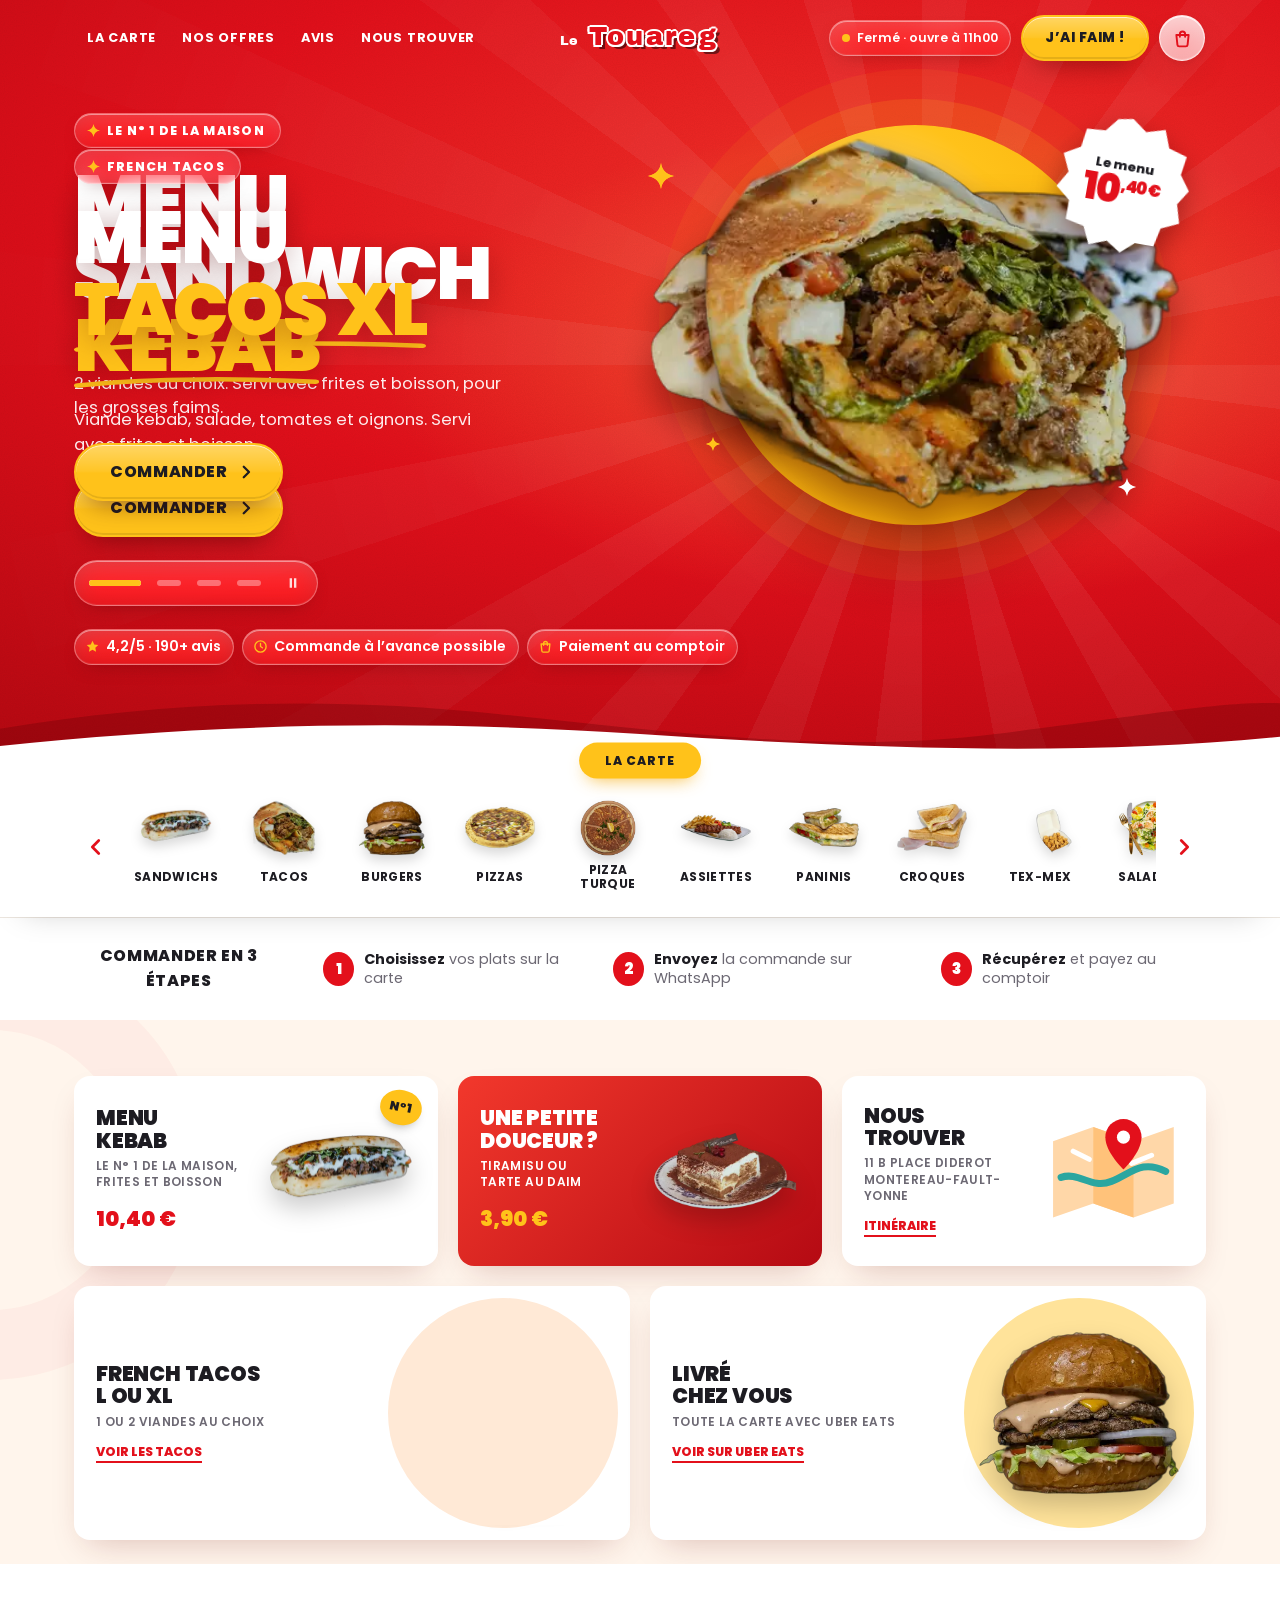
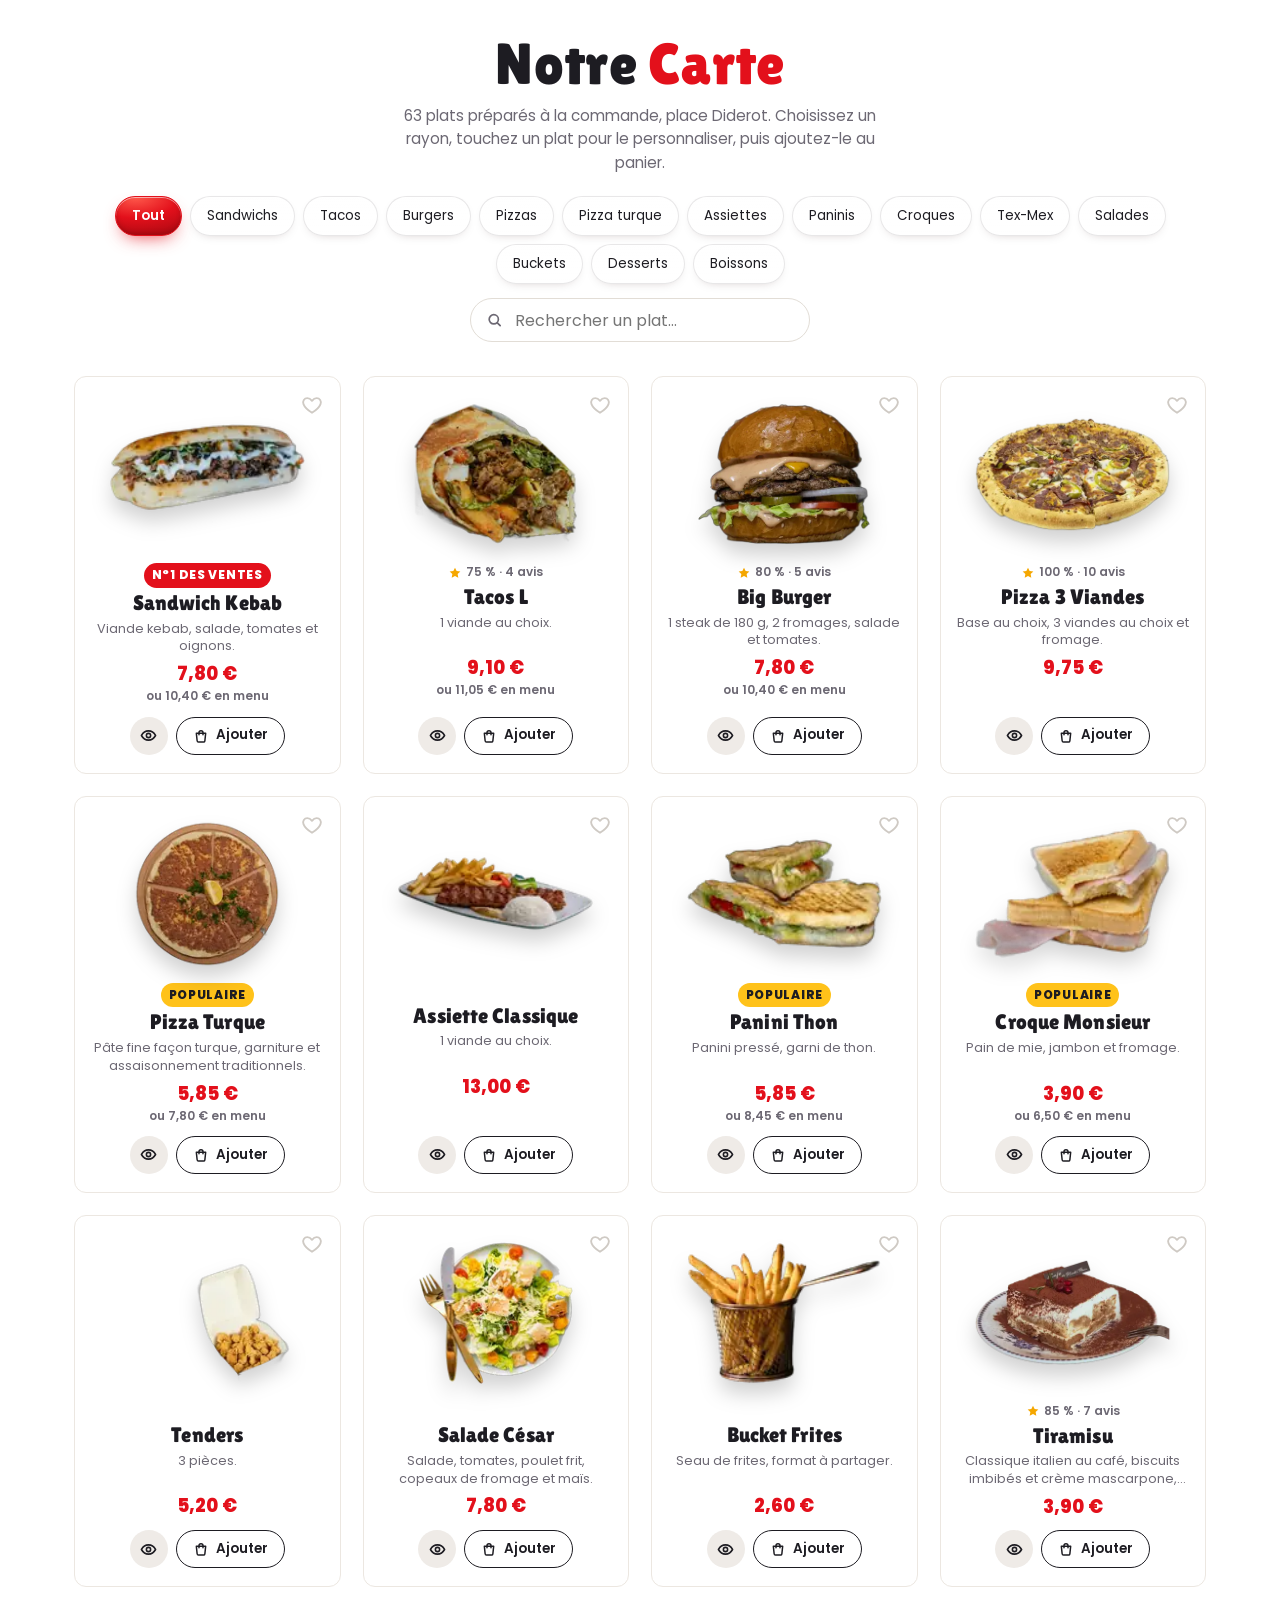
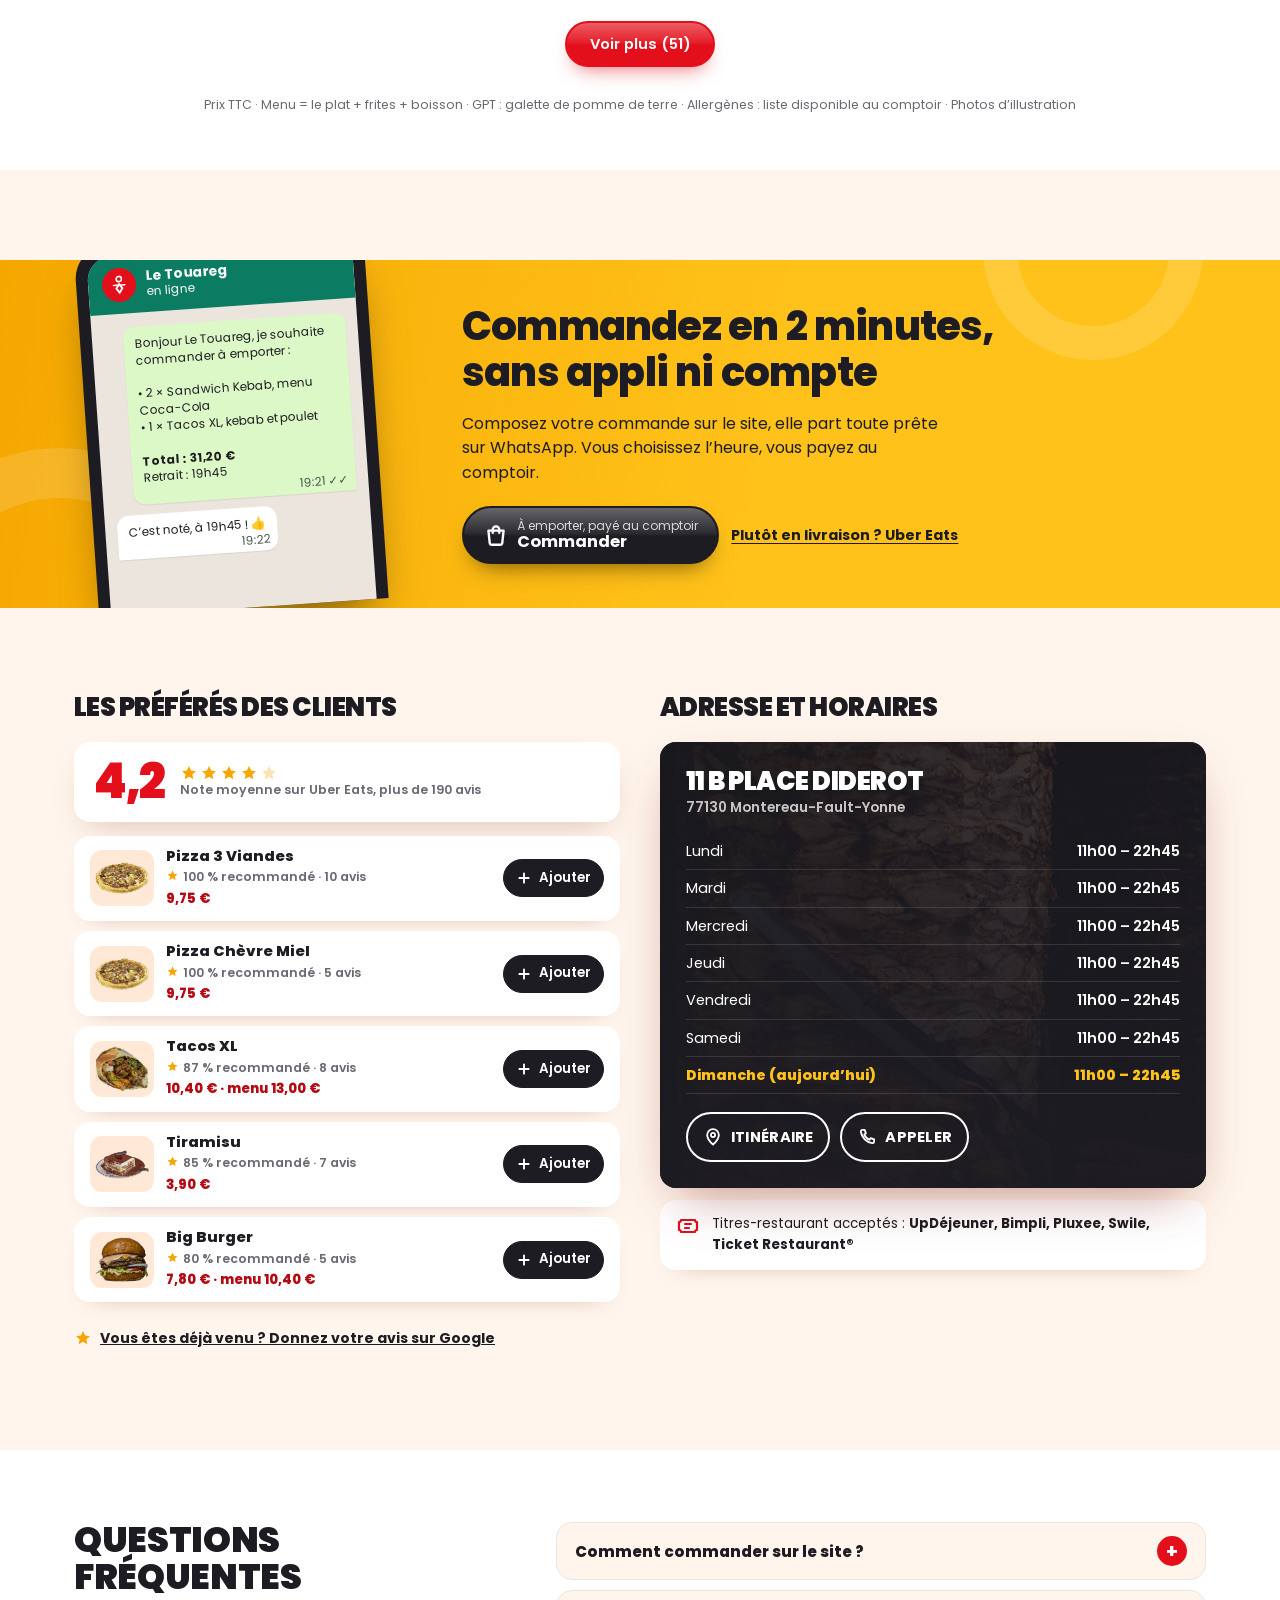
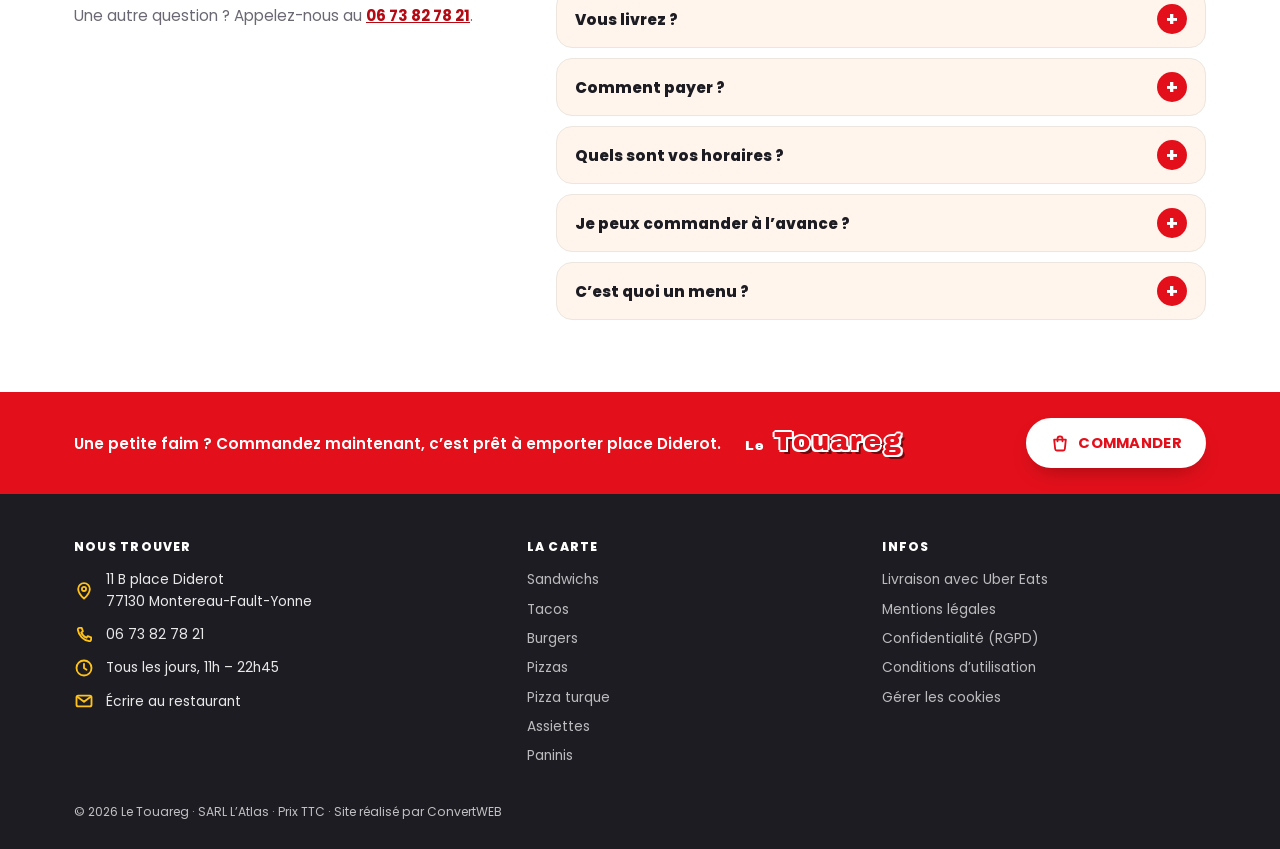
==== commit 48b5b31e: "Style Liquid Glass façon Apple sur les éléments flottants - En-tête : capsule de verre rouge qui flo" ====
--- a/index.html
+++ b/index.html
@@ -36,7 +36,7 @@
 <link rel="preload" href="assets/fonts/poppins-900.woff2" as="font" type="font/woff2" crossorigin>
 <link rel="preload" href="assets/fonts/poppins-400.woff2" as="font" type="font/woff2" crossorigin>
 <link rel="preload" as="image" href="assets/img/cut/kebab-420.webp" imagesrcset="assets/img/cut/kebab-160.webp 160w, assets/img/cut/kebab-420.webp 420w, assets/img/cut/kebab-600.webp 600w, assets/img/cut/kebab-840.webp 840w" imagesizes="(min-width: 768px) 560px, 300px" fetchpriority="high">
-<link rel="stylesheet" href="assets/css/site.css?v=20261028j">
+<link rel="stylesheet" href="assets/css/site.css?v=20261028k">
 
 <script type="application/ld+json">
 {
@@ -412,8 +412,8 @@
 
 <div class="toast" role="status" aria-live="polite" data-toast></div>
 
-<script src="js/donnees.js?v=20261028j"></script>
-<script src="js/site.js?v=20261028j"></script>
-<script src="js/consentement.js?v=20261028j" defer></script>
+<script src="js/donnees.js?v=20261028k"></script>
+<script src="js/site.js?v=20261028k"></script>
+<script src="js/consentement.js?v=20261028k" defer></script>
 </body>
 </html>
--- a/assets/css/site.css
+++ b/assets/css/site.css
@@ -1010,3 +1010,117 @@
   .faq-tete { position: sticky; top: calc(var(--entete) + 24px); }
 }
 .faq-tete a { white-space: nowrap; }
+
+/* =====================================================================
+   LIQUID GLASS (façon Apple) : les éléments qui flottent au-dessus du
+   contenu (barres, pastilles, notifications) sont en verre : flou,
+   reflet en haut, liseré lumineux. Le contenu (plats, textes) reste net.
+   ===================================================================== */
+:root {
+  --nav-marge: 10px;
+  --verre-flou: blur(22px) saturate(190%);
+  --verre-reflet: inset 0 1px 0 rgba(255,255,255,.85), inset 0 -1px 0 rgba(255,255,255,.22), inset 0 0 22px rgba(255,255,255,.18);
+  --verre-ombre: 0 16px 36px -14px rgba(50,12,6,.38), 0 2px 8px rgba(50,12,6,.08);
+}
+@media (min-width: 1024px) { :root { --nav-marge: 0px; } }
+
+/* Verre clair (sur le contenu) */
+.verre-clair, .nav-basse, .filtres, .entete:not(.plein) .rond-panier {
+  background: linear-gradient(180deg, rgba(255,255,255,.78), rgba(255,255,255,.6));
+  -webkit-backdrop-filter: var(--verre-flou); backdrop-filter: var(--verre-flou);
+  border: 1px solid rgba(255,255,255,.7);
+  box-shadow: var(--verre-reflet), var(--verre-ombre);
+}
+/* Verre sur le rouge du haut */
+.diapo-sur, .hero .rassure li, .entete .statut, .hero-commandes {
+  background: linear-gradient(180deg, rgba(255,255,255,.2), rgba(255,255,255,.08));
+  -webkit-backdrop-filter: blur(14px) saturate(160%); backdrop-filter: blur(14px) saturate(160%);
+  border: 1px solid rgba(255,255,255,.32);
+  box-shadow: inset 0 1px 0 rgba(255,255,255,.45), inset 0 -1px 0 rgba(255,255,255,.08), 0 8px 20px -12px rgba(60,0,0,.5);
+}
+
+/* --- En-tête : une capsule de verre rouge qui flotte dès qu'on descend --- */
+.entete-wrap { transition: background-color .3s ease, box-shadow .3s ease, margin .3s ease, height .3s ease, border-radius .3s ease; border: 1px solid transparent; }
+.entete.plein { background: none; box-shadow: none; -webkit-backdrop-filter: none; backdrop-filter: none; }
+.entete.plein .entete-wrap {
+  height: calc(var(--entete) - 12px); margin-top: 6px; border-radius: 999px;
+  width: calc(100% - 16px); max-width: 1180px; padding-left: 16px; padding-right: 8px;
+  background: linear-gradient(180deg, rgba(242,48,40,.82), rgba(200,8,20,.74));
+  -webkit-backdrop-filter: var(--verre-flou); backdrop-filter: var(--verre-flou);
+  border-color: rgba(255,255,255,.28);
+  box-shadow: inset 0 1px 0 rgba(255,255,255,.5), inset 0 -1px 0 rgba(255,255,255,.12), inset 0 0 24px rgba(255,255,255,.08), 0 16px 34px -14px rgba(90,0,0,.55);
+}
+@media (min-width: 1024px) { .entete.plein .entete-wrap { padding-left: 22px; padding-right: 10px; width: calc(100% - 32px); } }
+.entete.plein .statut { background: rgba(255,255,255,.14); box-shadow: inset 0 1px 0 rgba(255,255,255,.3); }
+
+/* --- Barre du bas : capsule flottante, l'onglet actif est une goutte de verre --- */
+body { padding-bottom: calc(var(--nav-basse) + var(--nav-marge) + var(--bas-securite)); }
+@media (min-width: 1024px) { body { padding-bottom: 0; } }
+.nav-basse {
+  left: 10px; right: 10px; bottom: calc(var(--nav-marge) + var(--bas-securite));
+  height: var(--nav-basse); padding: 0 4px; border-radius: 999px; align-items: center;
+}
+.nav-basse a, .nav-panier { height: calc(var(--nav-basse) - 2px); position: relative; color: #4d4953; }
+.nav-basse a::before {
+  content: ""; position: absolute; inset: 6px 2px; border-radius: 999px; opacity: 0; transform: scale(.7);
+  background: linear-gradient(180deg, rgba(227,16,27,.16), rgba(227,16,27,.08));
+  box-shadow: inset 0 1px 0 rgba(255,255,255,.9), inset 0 0 0 1px rgba(227,16,27,.12);
+  transition: opacity .25s ease, transform .35s cubic-bezier(.3,1.5,.5,1);
+}
+.nav-basse a.actif::before { opacity: 1; transform: none; }
+.nav-basse a > * { position: relative; }
+.nav-basse a:active::before { opacity: 1; transform: scale(.94); }
+.nav-panier-rond {
+  margin-top: -22px; border: 0;
+  background: radial-gradient(120% 90% at 30% 15%, #ff6a5c 0%, var(--rouge) 45%, var(--rouge-fonce) 100%);
+  box-shadow: inset 0 2px 1px rgba(255,255,255,.55), inset 0 -3px 6px rgba(90,0,0,.35), 0 0 0 4px rgba(255,255,255,.75), 0 12px 22px -8px rgba(227,16,27,.75);
+}
+
+/* --- Notifications et bannière au-dessus de la capsule --- */
+.toast {
+  bottom: calc(var(--nav-basse) + var(--nav-marge) + var(--bas-securite) + 14px);
+  background: linear-gradient(180deg, rgba(40,38,46,.78), rgba(20,19,24,.72));
+  -webkit-backdrop-filter: var(--verre-flou); backdrop-filter: var(--verre-flou);
+  border: 1px solid rgba(255,255,255,.16);
+  box-shadow: inset 0 1px 0 rgba(255,255,255,.22), 0 18px 40px -14px rgba(0,0,0,.55);
+}
+@media (min-width: 1024px) { .toast { bottom: 32px; } }
+.banniere { bottom: calc(var(--nav-basse) + var(--nav-marge) + var(--bas-securite) + 12px); }
+@media (min-width: 1024px) { .banniere { bottom: 24px; } }
+
+/* --- Filtres de la carte : bandeau de verre, pastilles de verre --- */
+.filtres { border-width: 0 0 1px; border-radius: 0; box-shadow: inset 0 -1px 0 rgba(255,255,255,.6), 0 12px 24px -20px rgba(50,12,6,.35); }
+@media (min-width: 768px) { .filtres { background: none; border: 0; box-shadow: none; -webkit-backdrop-filter: none; backdrop-filter: none; } }
+.filtre {
+  background: linear-gradient(180deg, rgba(255,255,255,.95), rgba(255,255,255,.7));
+  border-color: rgba(29,28,34,.1);
+  box-shadow: inset 0 1px 0 #fff, 0 4px 12px -8px rgba(50,12,6,.35);
+}
+.filtre[aria-selected="true"] {
+  background: radial-gradient(120% 100% at 30% 0%, #ff5a4c 0%, var(--rouge) 55%, var(--rouge-fonce) 100%);
+  box-shadow: inset 0 1px 0 rgba(255,255,255,.55), inset 0 -2px 4px rgba(90,0,0,.25), 0 8px 18px -8px rgba(227,16,27,.8);
+}
+
+/* --- Points et pause du diaporama dans une capsule de verre --- */
+.hero-commandes { display: inline-flex; width: max-content; margin-left: 0; padding: 0 2px 0 6px; border-radius: 999px; }
+.hero-commandes .points button::before, .hero-commandes .points button::after { top: 19px; }
+
+/* --- Boutons : reflet « liquide » en haut, enfoncement au toucher --- */
+.btn:not(.btn-contour):not(.lien-sobre) { background-image: linear-gradient(180deg, rgba(255,255,255,.32) 0%, rgba(255,255,255,.06) 48%, rgba(255,255,255,0) 52%); }
+.btn-faim, .btn-whatsapp, .btn-hero { box-shadow: inset 0 1px 0 rgba(255,255,255,.65), inset 0 -2px 0 rgba(0,0,0,.1), 0 14px 28px -14px rgba(60,0,0,.6); }
+.btn:active, .rond:active, .filtre:active, .passer-menu-choix button:active { transform: scale(.96); }
+.entete:not(.plein) .rond-panier { color: var(--rouge); }
+.entete.plein .rond-panier { background: linear-gradient(180deg, #fff, rgba(255,255,255,.85)); box-shadow: inset 0 1px 0 #fff, 0 6px 14px -6px rgba(90,0,0,.5); }
+
+/* Accessibilité : réglage « réduire la transparence » ou navigateur sans flou → surfaces pleines */
+@media (prefers-reduced-transparency: reduce) {
+  .nav-basse, .filtres, .entete.plein .entete-wrap, .toast { -webkit-backdrop-filter: none !important; backdrop-filter: none !important; }
+  .nav-basse, .filtres { background: var(--blanc); }
+  .entete.plein .entete-wrap { background: var(--rouge); }
+  .toast { background: var(--noir); }
+}
+@supports not ((backdrop-filter: blur(1px)) or (-webkit-backdrop-filter: blur(1px))) {
+  .nav-basse, .filtres { background: rgba(255,255,255,.97); }
+  .entete.plein .entete-wrap { background: var(--rouge); }
+  .toast { background: var(--noir); }
+}
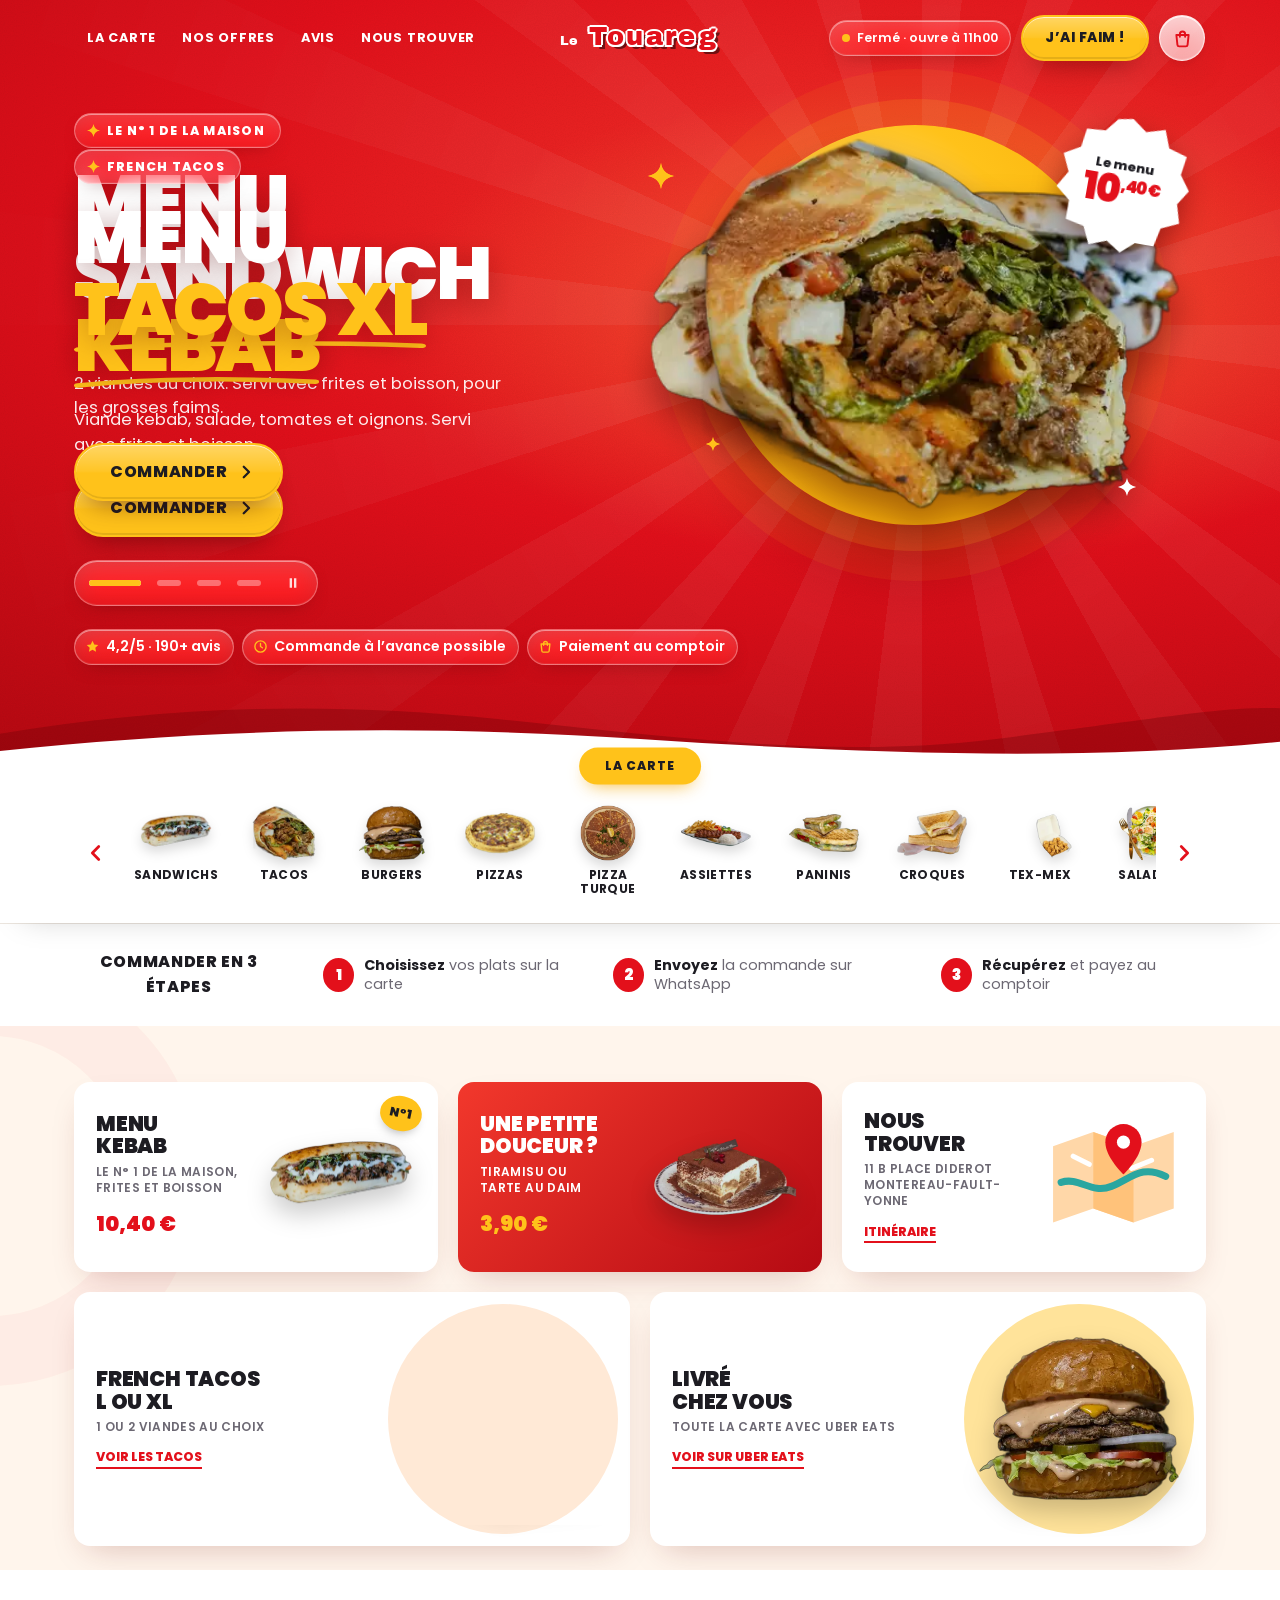
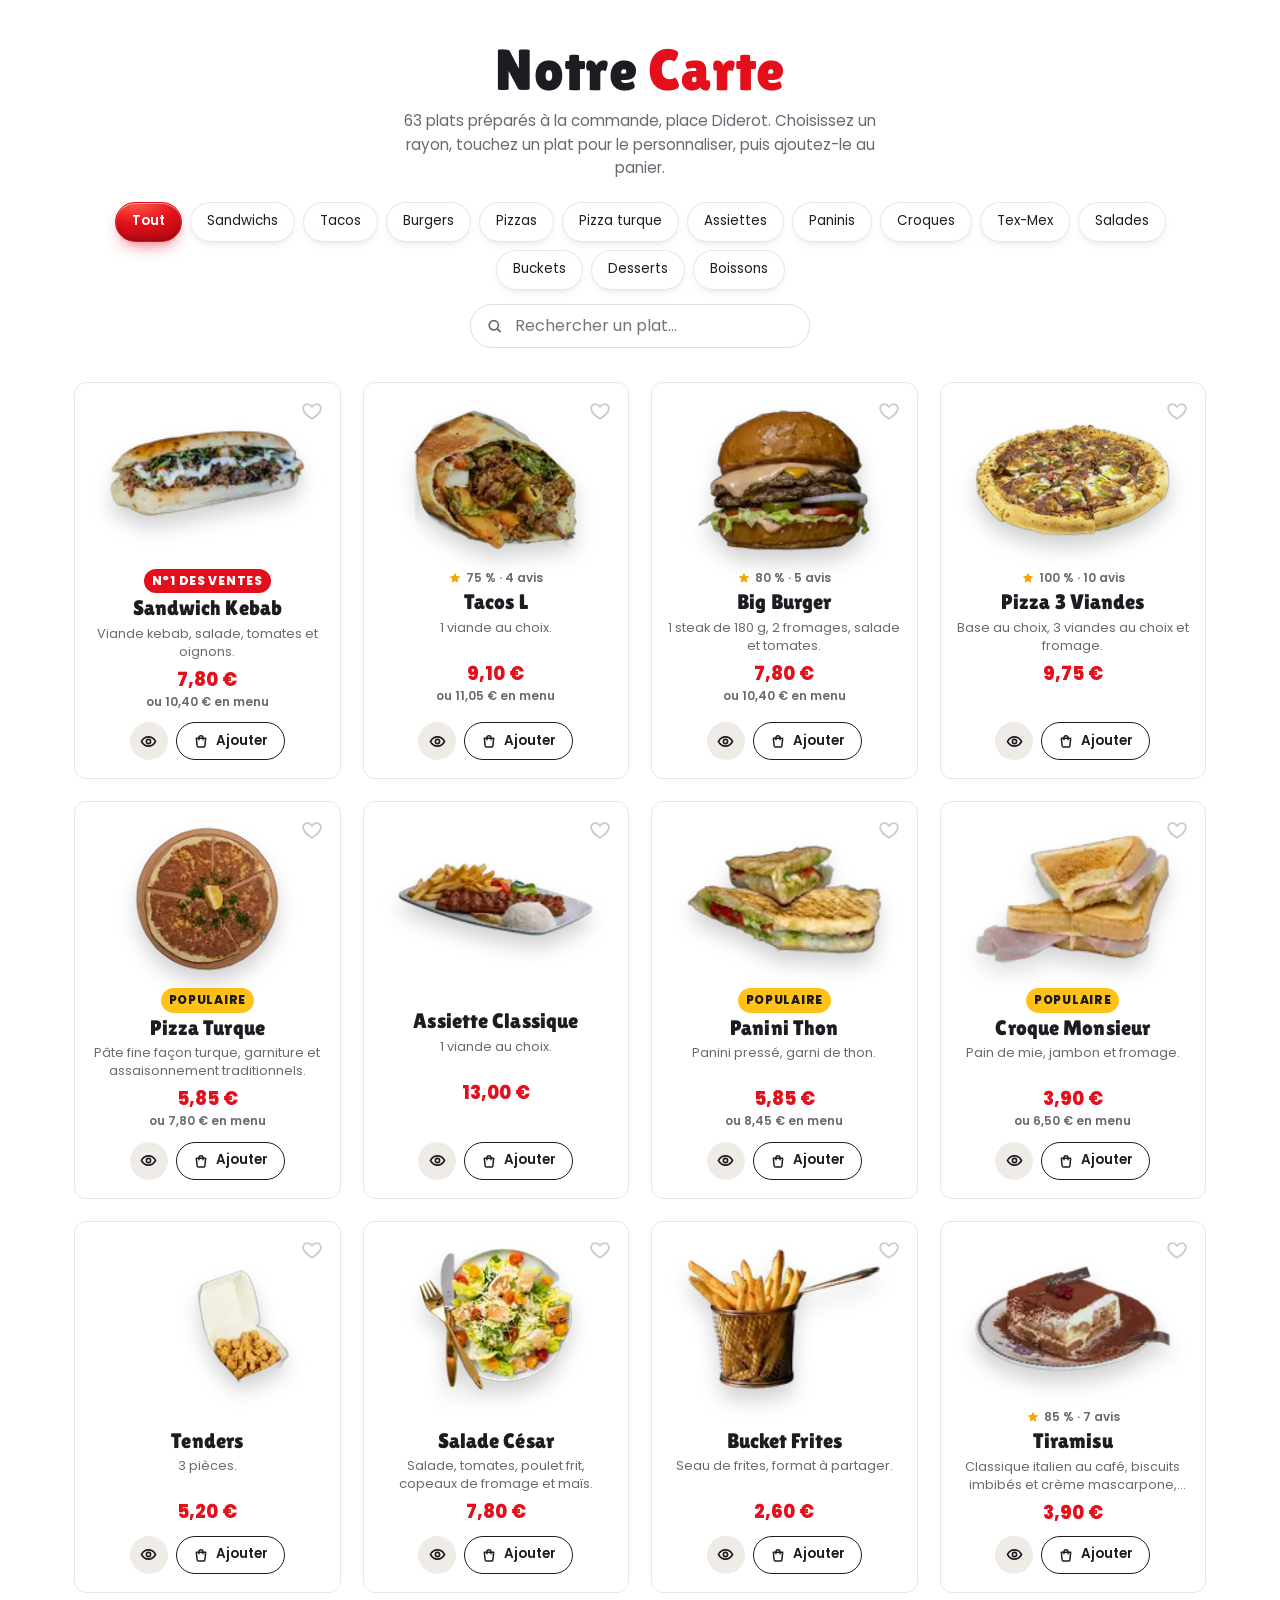
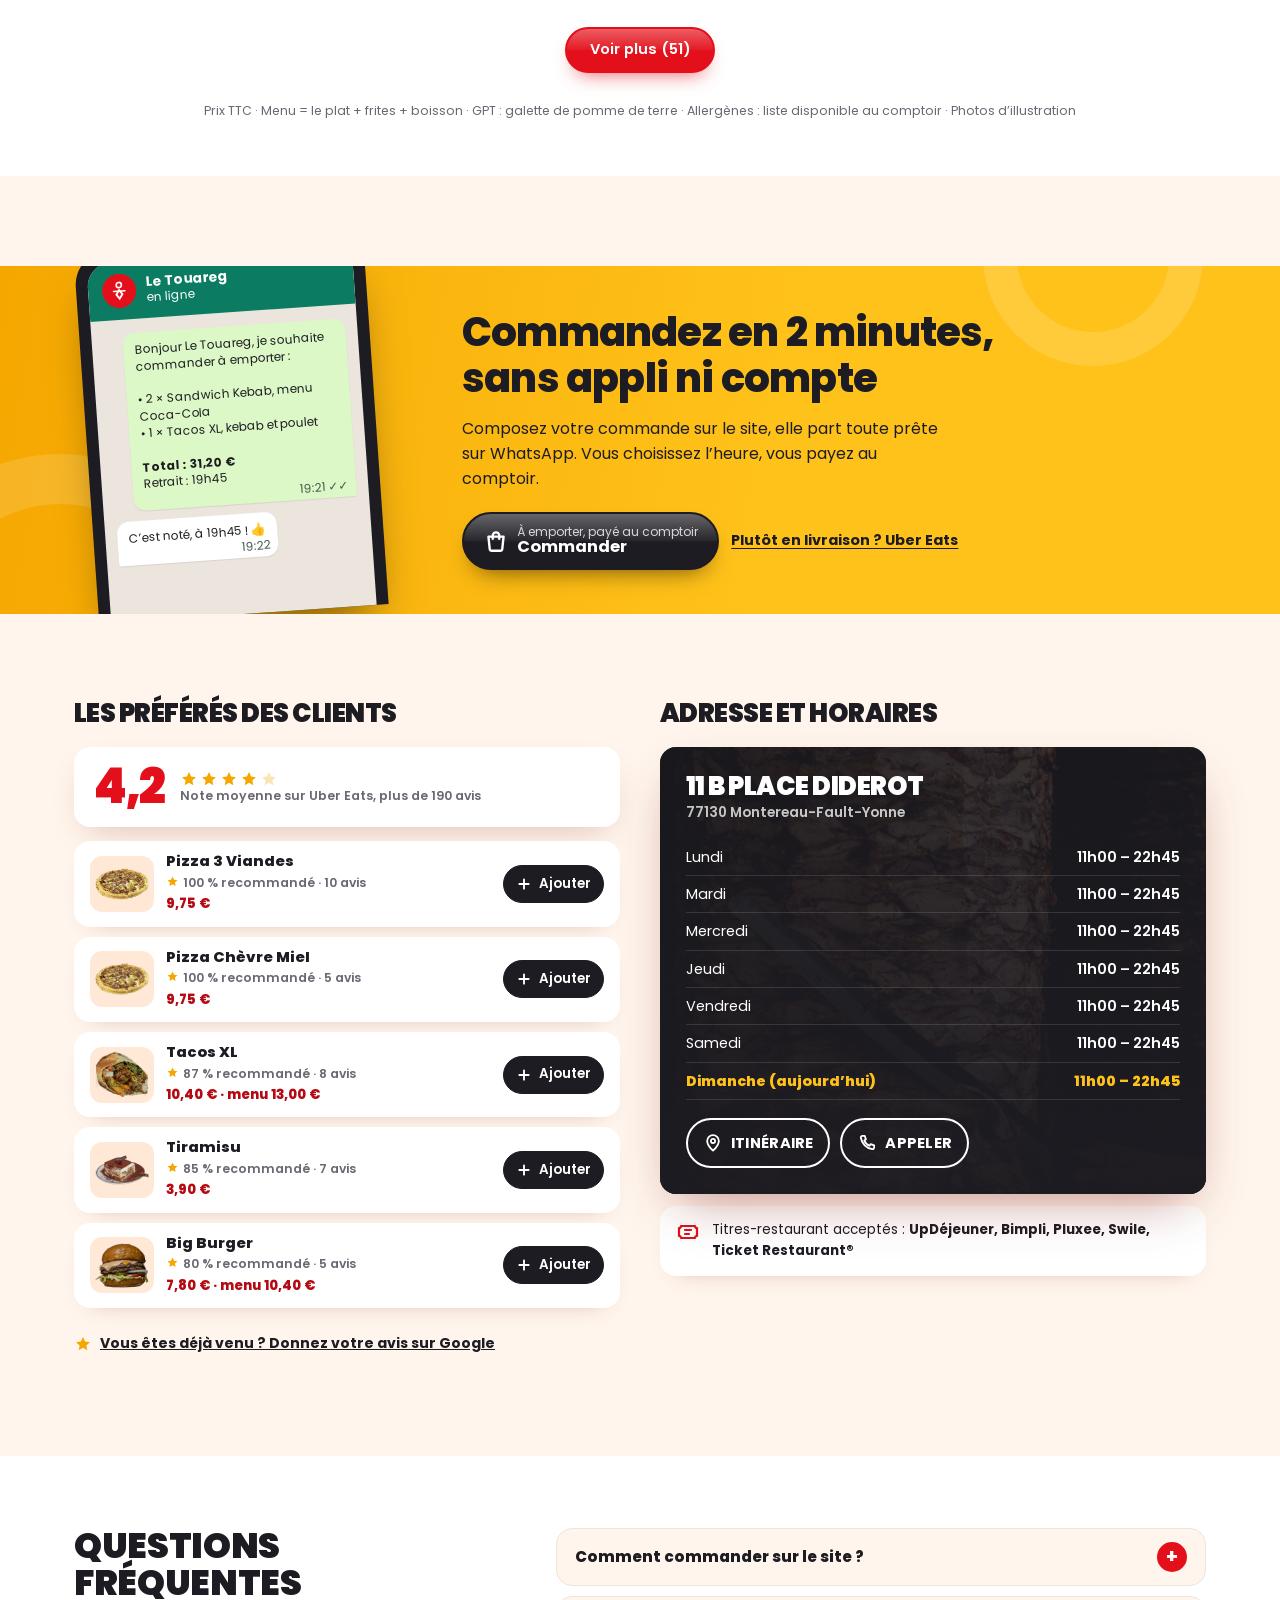
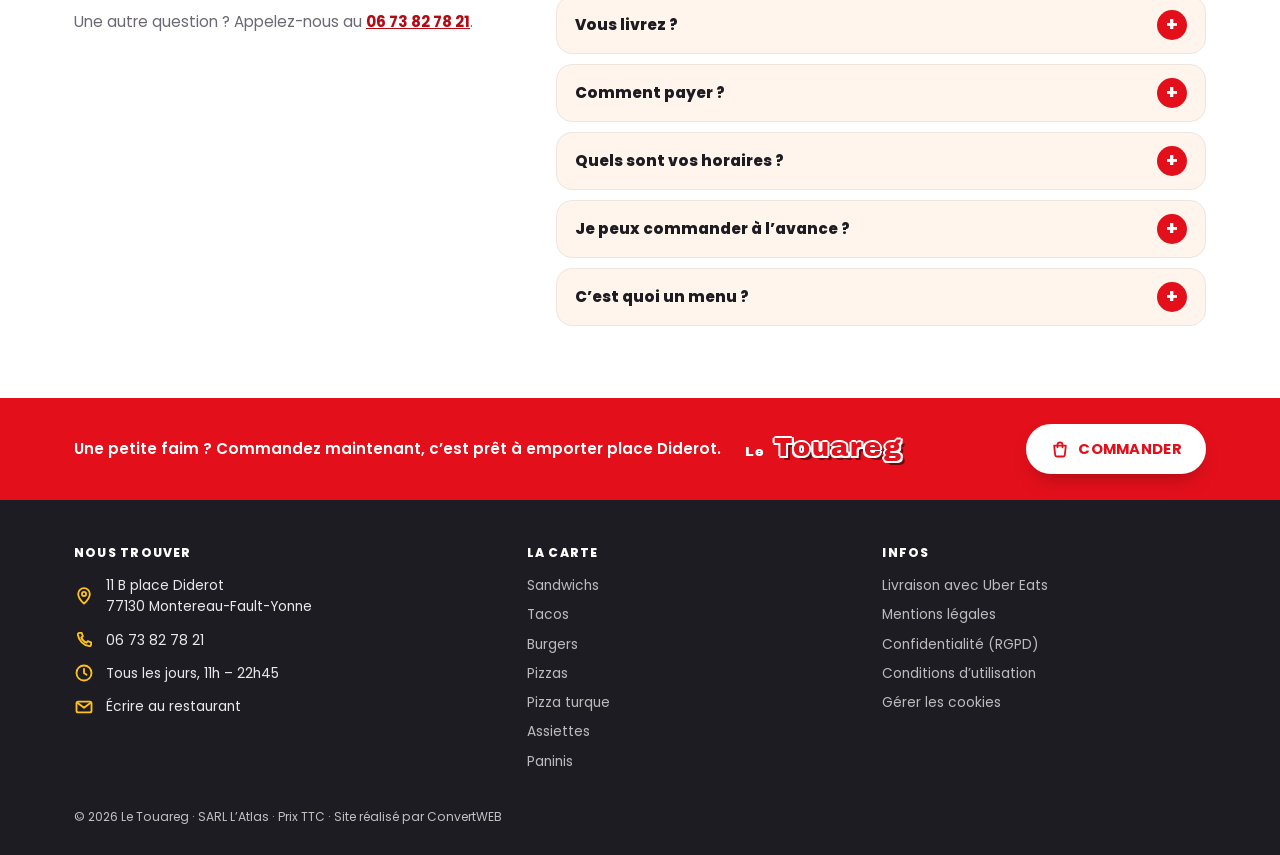
==== commit e110cfc7: "Page stable au chargement : soleil fixé, hauteurs réservées - Position du soleil et des rayons en pi" ====
--- a/index.html
+++ b/index.html
@@ -35,8 +35,9 @@
 
 <link rel="preload" href="assets/fonts/poppins-900.woff2" as="font" type="font/woff2" crossorigin>
 <link rel="preload" href="assets/fonts/poppins-400.woff2" as="font" type="font/woff2" crossorigin>
+<link rel="preload" href="assets/fonts/poppins-800.woff2" as="font" type="font/woff2" crossorigin>
 <link rel="preload" as="image" href="assets/img/cut/kebab-420.webp" imagesrcset="assets/img/cut/kebab-160.webp 160w, assets/img/cut/kebab-420.webp 420w, assets/img/cut/kebab-600.webp 600w, assets/img/cut/kebab-840.webp 840w" imagesizes="(min-width: 768px) 560px, 300px" fetchpriority="high">
-<link rel="stylesheet" href="assets/css/site.css?v=20261028k">
+<link rel="stylesheet" href="assets/css/site.css?v=20261028l">
 
 <script type="application/ld+json">
 {
@@ -412,8 +413,8 @@
 
 <div class="toast" role="status" aria-live="polite" data-toast></div>
 
-<script src="js/donnees.js?v=20261028k"></script>
-<script src="js/site.js?v=20261028k"></script>
-<script src="js/consentement.js?v=20261028k" defer></script>
+<script src="js/donnees.js?v=20261028l"></script>
+<script src="js/site.js?v=20261028l"></script>
+<script src="js/consentement.js?v=20261028l" defer></script>
 </body>
 </html>
--- a/assets/css/site.css
+++ b/assets/css/site.css
@@ -195,7 +195,7 @@
 
 /* ---------- Hero rouge : soleil du désert, rayons, dunes ---------- */
 .hero {
-  --soleil-x: 50%; --soleil-y: 26%;
+  --soleil-x: 50%; --soleil-y: calc(var(--entete) + var(--haut-securite) + 100px); /* en px : ne bouge pas si la hauteur du bandeau change */
   position: relative; overflow: hidden; color: var(--blanc); isolation: isolate;
   background:
     radial-gradient(60% 45% at var(--soleil-x) var(--soleil-y), rgba(255,120,60,.55) 0%, rgba(255,80,40,0) 70%),
@@ -305,7 +305,7 @@
 @media (hover: hover) { .hero-pause:hover { background: rgba(255,255,255,.14); opacity: 1; } }
 
 @media (min-width: 768px) {
-  .hero { --soleil-x: 72%; --soleil-y: 48%; padding: calc(var(--entete) + var(--haut-securite) + 24px) 0 96px; }
+  .hero { --soleil-x: 72%; --soleil-y: calc(var(--entete) + var(--haut-securite) + 249px); padding: calc(var(--entete) + var(--haut-securite) + 24px) 0 96px; }
   .hero-dunes { height: 80px; }
   .diapos { min-height: 450px; }
   .diapo { grid-template-columns: minmax(0, .95fr) minmax(0, 1.05fr); gap: 24px; }
@@ -960,7 +960,7 @@
 .hero .rassure { gap: 8px; margin-top: 16px; }
 .hero .rassure li { padding: 6px 12px 6px 10px; border-radius: 999px; background: rgba(0,0,0,.16); border: 1px solid rgba(255,255,255,.16); }
 .hero .rassure svg { width: 15px; height: 15px; }
-@media (max-width: 419px) { .hero .rassure li:nth-child(3) { display: none; } }
+@media (max-width: 599px) { .hero .rassure li:nth-child(3) { display: none; } }
 @media (max-width: 370px) { .hero .rassure li { font-size: .75rem; padding: 5px 10px 5px 8px; } }
 
 /* ---------- Ventes : passer en menu, dernière commande, économie, FAQ ---------- */
@@ -1124,3 +1124,10 @@
   .entete.plein .entete-wrap { background: var(--rouge); }
   .toast { background: var(--noir); }
 }
+/* Hauteur du bandeau réservée : rien ne bouge pendant le chargement des polices */
+.hero { min-height: calc(var(--entete) + var(--haut-securite) + 642px); }
+@media (min-width: 768px) { .hero { min-height: calc(var(--entete) + var(--haut-securite) + 690px); } }
+.rayon span { min-height: 2.4em; } /* 2 lignes réservées : la barre ne change pas de hauteur au chargement des polices */
+/* Place réservée pour les rayons (remplis par le script) : pas de saut à l'affichage */
+.rayons-liste { min-height: 101px; }
+@media (min-width: 768px) { .rayons-liste { min-height: 113px; } }
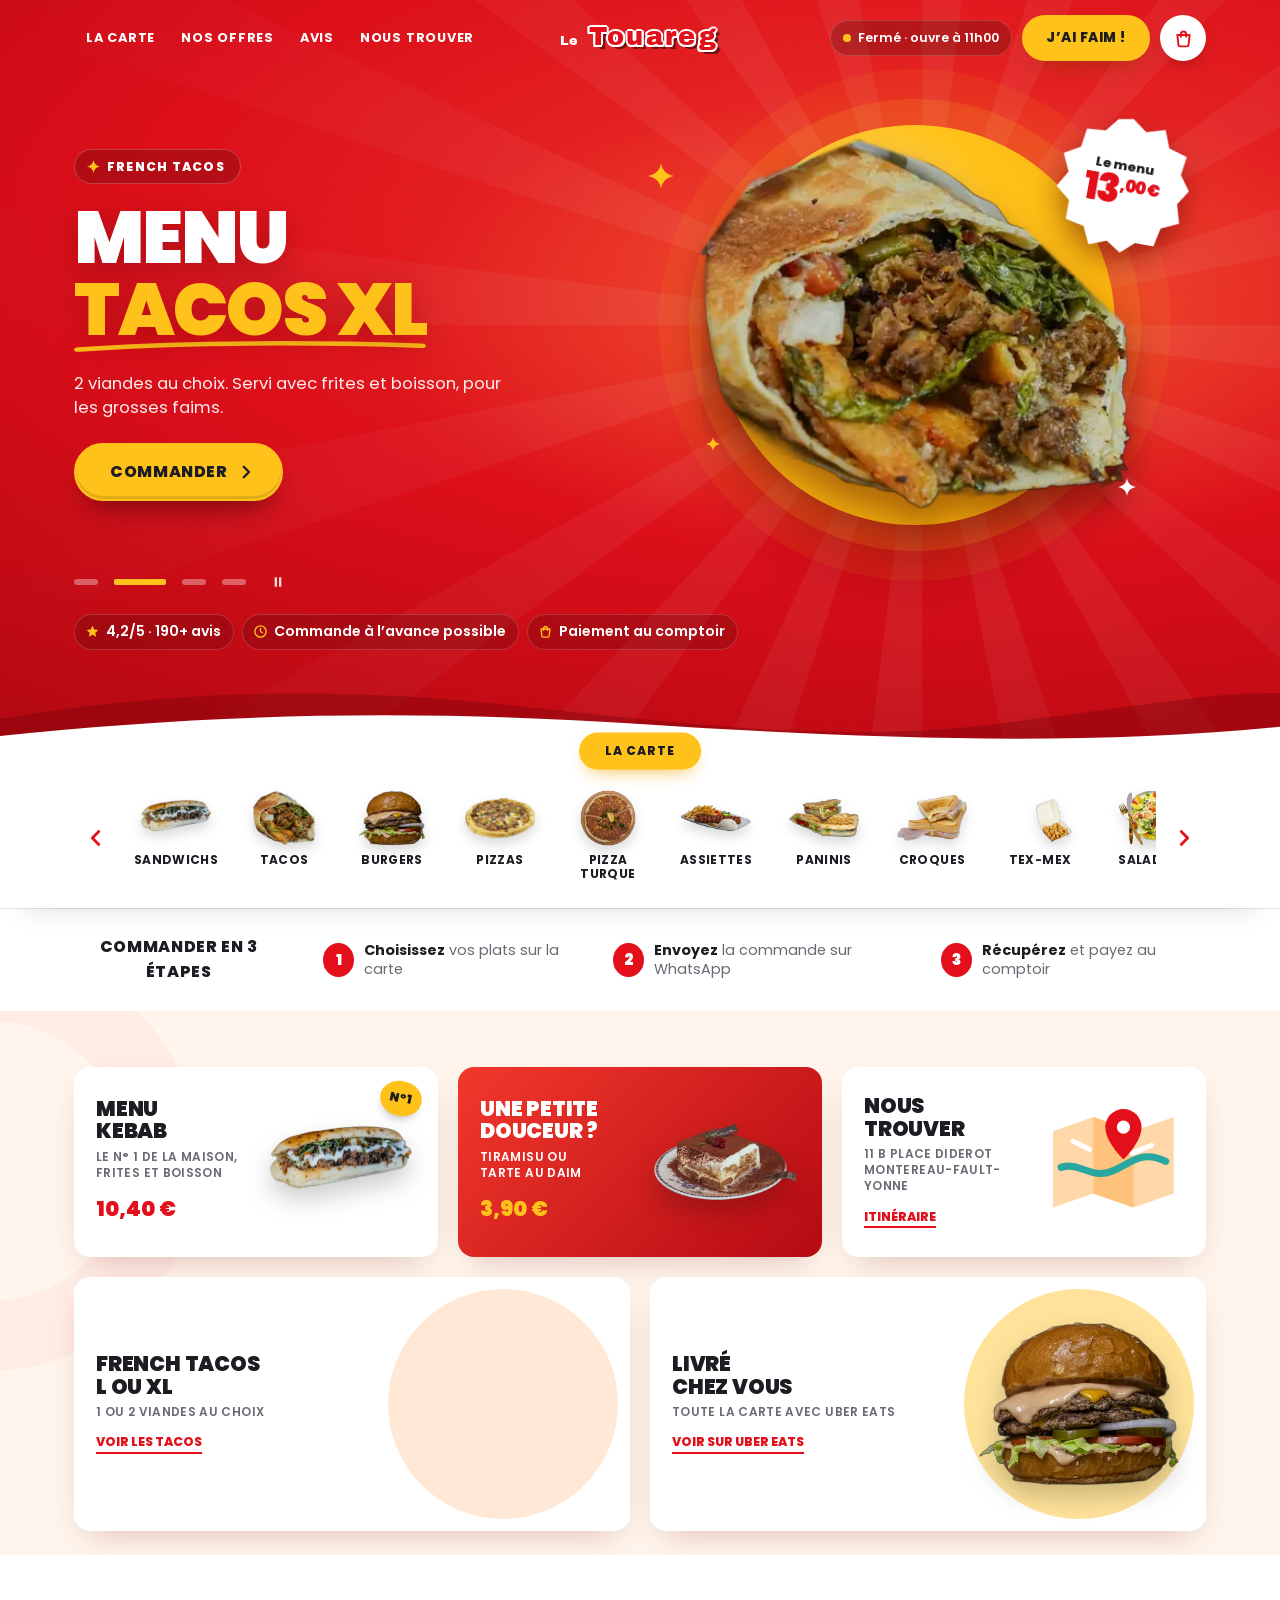
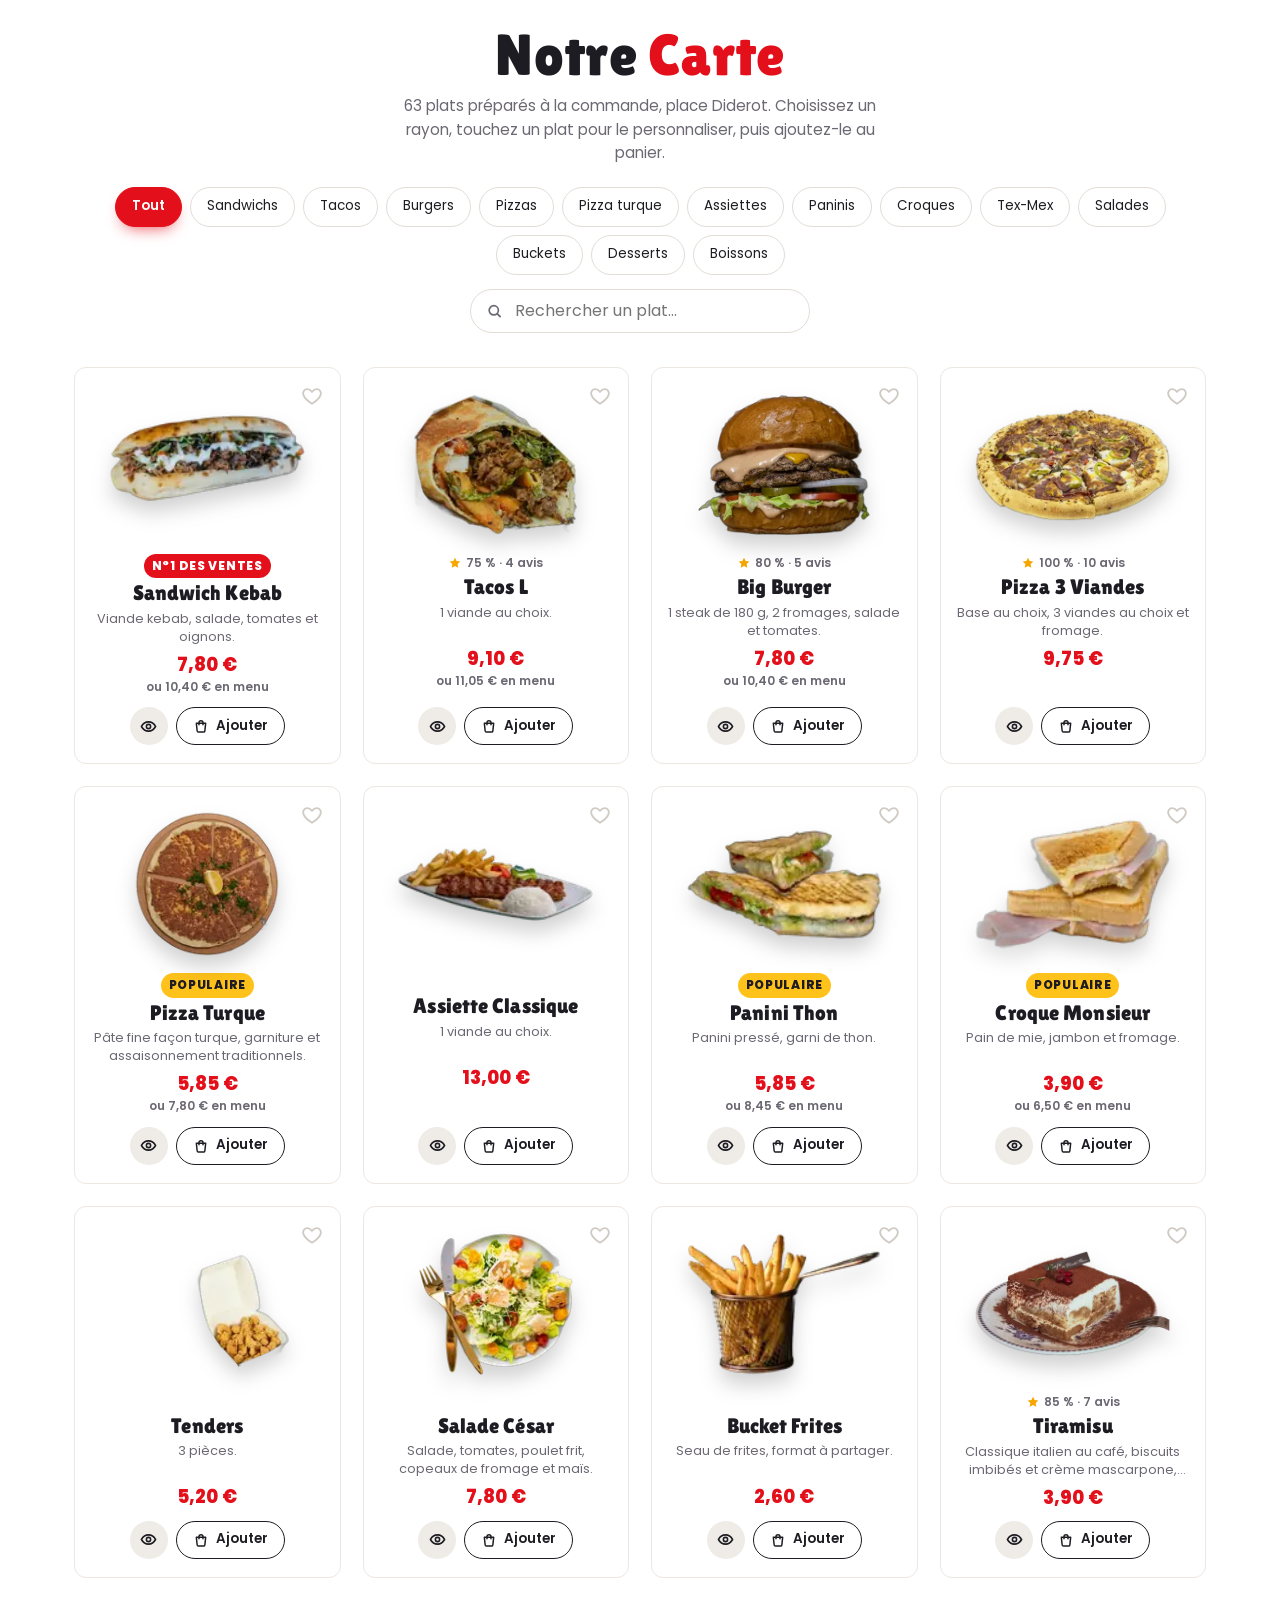
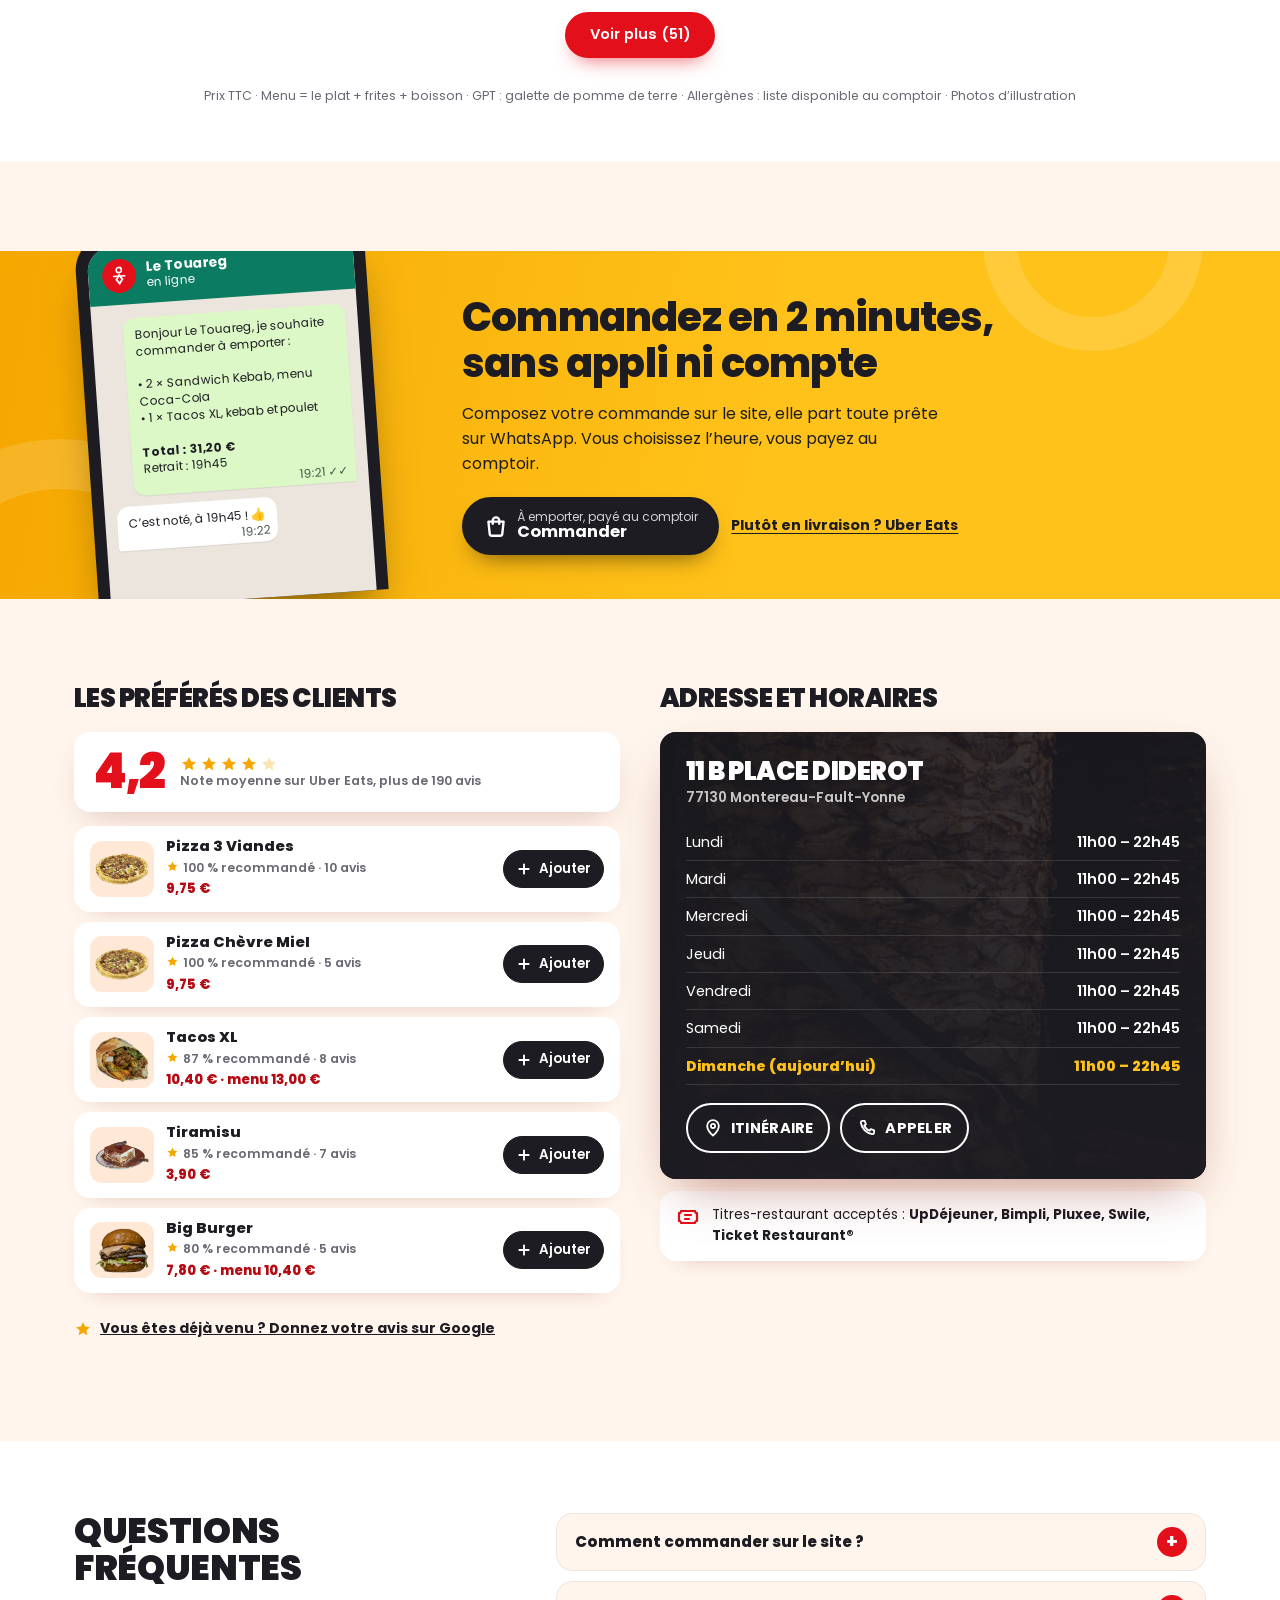
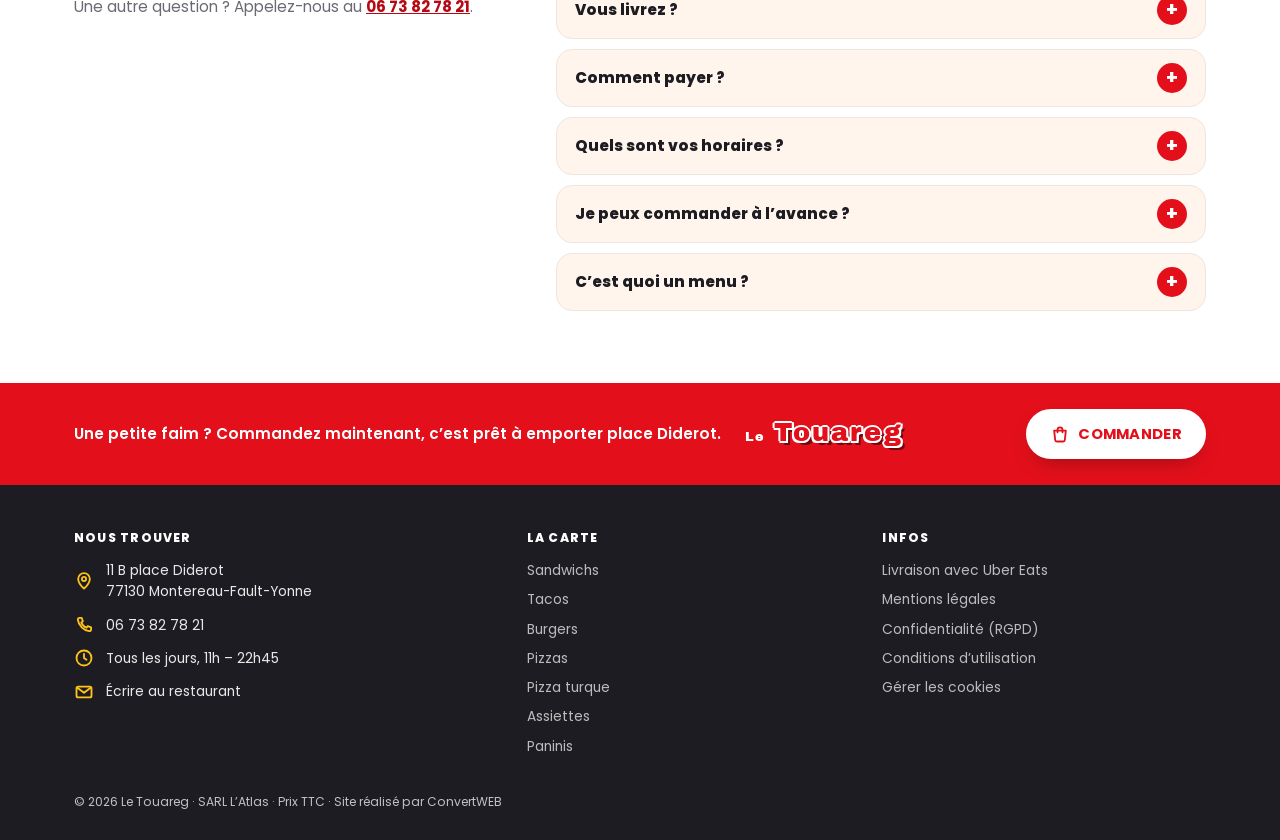
==== commit 5e25bcd7: "Retrait du style Liquid Glass, retour aux barres pleines La correction de stabilité au chargement es" ====
--- a/index.html
+++ b/index.html
@@ -37,7 +37,7 @@
 <link rel="preload" href="assets/fonts/poppins-400.woff2" as="font" type="font/woff2" crossorigin>
 <link rel="preload" href="assets/fonts/poppins-800.woff2" as="font" type="font/woff2" crossorigin>
 <link rel="preload" as="image" href="assets/img/cut/kebab-420.webp" imagesrcset="assets/img/cut/kebab-160.webp 160w, assets/img/cut/kebab-420.webp 420w, assets/img/cut/kebab-600.webp 600w, assets/img/cut/kebab-840.webp 840w" imagesizes="(min-width: 768px) 560px, 300px" fetchpriority="high">
-<link rel="stylesheet" href="assets/css/site.css?v=20261028l">
+<link rel="stylesheet" href="assets/css/site.css?v=20261028m">
 
 <script type="application/ld+json">
 {
@@ -413,8 +413,8 @@
 
 <div class="toast" role="status" aria-live="polite" data-toast></div>
 
-<script src="js/donnees.js?v=20261028l"></script>
-<script src="js/site.js?v=20261028l"></script>
-<script src="js/consentement.js?v=20261028l" defer></script>
+<script src="js/donnees.js?v=20261028m"></script>
+<script src="js/site.js?v=20261028m"></script>
+<script src="js/consentement.js?v=20261028m" defer></script>
 </body>
 </html>
--- a/assets/css/site.css
+++ b/assets/css/site.css
@@ -1011,122 +1011,9 @@
 }
 .faq-tete a { white-space: nowrap; }
 
-/* =====================================================================
-   LIQUID GLASS (façon Apple) : les éléments qui flottent au-dessus du
-   contenu (barres, pastilles, notifications) sont en verre : flou,
-   reflet en haut, liseré lumineux. Le contenu (plats, textes) reste net.
-   ===================================================================== */
-:root {
-  --nav-marge: 10px;
-  --verre-flou: blur(22px) saturate(190%);
-  --verre-reflet: inset 0 1px 0 rgba(255,255,255,.85), inset 0 -1px 0 rgba(255,255,255,.22), inset 0 0 22px rgba(255,255,255,.18);
-  --verre-ombre: 0 16px 36px -14px rgba(50,12,6,.38), 0 2px 8px rgba(50,12,6,.08);
-}
-@media (min-width: 1024px) { :root { --nav-marge: 0px; } }
-
-/* Verre clair (sur le contenu) */
-.verre-clair, .nav-basse, .filtres, .entete:not(.plein) .rond-panier {
-  background: linear-gradient(180deg, rgba(255,255,255,.78), rgba(255,255,255,.6));
-  -webkit-backdrop-filter: var(--verre-flou); backdrop-filter: var(--verre-flou);
-  border: 1px solid rgba(255,255,255,.7);
-  box-shadow: var(--verre-reflet), var(--verre-ombre);
-}
-/* Verre sur le rouge du haut */
-.diapo-sur, .hero .rassure li, .entete .statut, .hero-commandes {
-  background: linear-gradient(180deg, rgba(255,255,255,.2), rgba(255,255,255,.08));
-  -webkit-backdrop-filter: blur(14px) saturate(160%); backdrop-filter: blur(14px) saturate(160%);
-  border: 1px solid rgba(255,255,255,.32);
-  box-shadow: inset 0 1px 0 rgba(255,255,255,.45), inset 0 -1px 0 rgba(255,255,255,.08), 0 8px 20px -12px rgba(60,0,0,.5);
-}
-
-/* --- En-tête : une capsule de verre rouge qui flotte dès qu'on descend --- */
-.entete-wrap { transition: background-color .3s ease, box-shadow .3s ease, margin .3s ease, height .3s ease, border-radius .3s ease; border: 1px solid transparent; }
-.entete.plein { background: none; box-shadow: none; -webkit-backdrop-filter: none; backdrop-filter: none; }
-.entete.plein .entete-wrap {
-  height: calc(var(--entete) - 12px); margin-top: 6px; border-radius: 999px;
-  width: calc(100% - 16px); max-width: 1180px; padding-left: 16px; padding-right: 8px;
-  background: linear-gradient(180deg, rgba(242,48,40,.82), rgba(200,8,20,.74));
-  -webkit-backdrop-filter: var(--verre-flou); backdrop-filter: var(--verre-flou);
-  border-color: rgba(255,255,255,.28);
-  box-shadow: inset 0 1px 0 rgba(255,255,255,.5), inset 0 -1px 0 rgba(255,255,255,.12), inset 0 0 24px rgba(255,255,255,.08), 0 16px 34px -14px rgba(90,0,0,.55);
-}
-@media (min-width: 1024px) { .entete.plein .entete-wrap { padding-left: 22px; padding-right: 10px; width: calc(100% - 32px); } }
-.entete.plein .statut { background: rgba(255,255,255,.14); box-shadow: inset 0 1px 0 rgba(255,255,255,.3); }
-
-/* --- Barre du bas : capsule flottante, l'onglet actif est une goutte de verre --- */
-body { padding-bottom: calc(var(--nav-basse) + var(--nav-marge) + var(--bas-securite)); }
-@media (min-width: 1024px) { body { padding-bottom: 0; } }
-.nav-basse {
-  left: 10px; right: 10px; bottom: calc(var(--nav-marge) + var(--bas-securite));
-  height: var(--nav-basse); padding: 0 4px; border-radius: 999px; align-items: center;
-}
-.nav-basse a, .nav-panier { height: calc(var(--nav-basse) - 2px); position: relative; color: #4d4953; }
-.nav-basse a::before {
-  content: ""; position: absolute; inset: 6px 2px; border-radius: 999px; opacity: 0; transform: scale(.7);
-  background: linear-gradient(180deg, rgba(227,16,27,.16), rgba(227,16,27,.08));
-  box-shadow: inset 0 1px 0 rgba(255,255,255,.9), inset 0 0 0 1px rgba(227,16,27,.12);
-  transition: opacity .25s ease, transform .35s cubic-bezier(.3,1.5,.5,1);
-}
-.nav-basse a.actif::before { opacity: 1; transform: none; }
-.nav-basse a > * { position: relative; }
-.nav-basse a:active::before { opacity: 1; transform: scale(.94); }
-.nav-panier-rond {
-  margin-top: -22px; border: 0;
-  background: radial-gradient(120% 90% at 30% 15%, #ff6a5c 0%, var(--rouge) 45%, var(--rouge-fonce) 100%);
-  box-shadow: inset 0 2px 1px rgba(255,255,255,.55), inset 0 -3px 6px rgba(90,0,0,.35), 0 0 0 4px rgba(255,255,255,.75), 0 12px 22px -8px rgba(227,16,27,.75);
-}
-
-/* --- Notifications et bannière au-dessus de la capsule --- */
-.toast {
-  bottom: calc(var(--nav-basse) + var(--nav-marge) + var(--bas-securite) + 14px);
-  background: linear-gradient(180deg, rgba(40,38,46,.78), rgba(20,19,24,.72));
-  -webkit-backdrop-filter: var(--verre-flou); backdrop-filter: var(--verre-flou);
-  border: 1px solid rgba(255,255,255,.16);
-  box-shadow: inset 0 1px 0 rgba(255,255,255,.22), 0 18px 40px -14px rgba(0,0,0,.55);
-}
-@media (min-width: 1024px) { .toast { bottom: 32px; } }
-.banniere { bottom: calc(var(--nav-basse) + var(--nav-marge) + var(--bas-securite) + 12px); }
-@media (min-width: 1024px) { .banniere { bottom: 24px; } }
-
-/* --- Filtres de la carte : bandeau de verre, pastilles de verre --- */
-.filtres { border-width: 0 0 1px; border-radius: 0; box-shadow: inset 0 -1px 0 rgba(255,255,255,.6), 0 12px 24px -20px rgba(50,12,6,.35); }
-@media (min-width: 768px) { .filtres { background: none; border: 0; box-shadow: none; -webkit-backdrop-filter: none; backdrop-filter: none; } }
-.filtre {
-  background: linear-gradient(180deg, rgba(255,255,255,.95), rgba(255,255,255,.7));
-  border-color: rgba(29,28,34,.1);
-  box-shadow: inset 0 1px 0 #fff, 0 4px 12px -8px rgba(50,12,6,.35);
-}
-.filtre[aria-selected="true"] {
-  background: radial-gradient(120% 100% at 30% 0%, #ff5a4c 0%, var(--rouge) 55%, var(--rouge-fonce) 100%);
-  box-shadow: inset 0 1px 0 rgba(255,255,255,.55), inset 0 -2px 4px rgba(90,0,0,.25), 0 8px 18px -8px rgba(227,16,27,.8);
-}
-
-/* --- Points et pause du diaporama dans une capsule de verre --- */
-.hero-commandes { display: inline-flex; width: max-content; margin-left: 0; padding: 0 2px 0 6px; border-radius: 999px; }
-.hero-commandes .points button::before, .hero-commandes .points button::after { top: 19px; }
-
-/* --- Boutons : reflet « liquide » en haut, enfoncement au toucher --- */
-.btn:not(.btn-contour):not(.lien-sobre) { background-image: linear-gradient(180deg, rgba(255,255,255,.32) 0%, rgba(255,255,255,.06) 48%, rgba(255,255,255,0) 52%); }
-.btn-faim, .btn-whatsapp, .btn-hero { box-shadow: inset 0 1px 0 rgba(255,255,255,.65), inset 0 -2px 0 rgba(0,0,0,.1), 0 14px 28px -14px rgba(60,0,0,.6); }
-.btn:active, .rond:active, .filtre:active, .passer-menu-choix button:active { transform: scale(.96); }
-.entete:not(.plein) .rond-panier { color: var(--rouge); }
-.entete.plein .rond-panier { background: linear-gradient(180deg, #fff, rgba(255,255,255,.85)); box-shadow: inset 0 1px 0 #fff, 0 6px 14px -6px rgba(90,0,0,.5); }
-
-/* Accessibilité : réglage « réduire la transparence » ou navigateur sans flou → surfaces pleines */
-@media (prefers-reduced-transparency: reduce) {
-  .nav-basse, .filtres, .entete.plein .entete-wrap, .toast { -webkit-backdrop-filter: none !important; backdrop-filter: none !important; }
-  .nav-basse, .filtres { background: var(--blanc); }
-  .entete.plein .entete-wrap { background: var(--rouge); }
-  .toast { background: var(--noir); }
-}
-@supports not ((backdrop-filter: blur(1px)) or (-webkit-backdrop-filter: blur(1px))) {
-  .nav-basse, .filtres { background: rgba(255,255,255,.97); }
-  .entete.plein .entete-wrap { background: var(--rouge); }
-  .toast { background: var(--noir); }
-}
 /* Hauteur du bandeau réservée : rien ne bouge pendant le chargement des polices */
-.hero { min-height: calc(var(--entete) + var(--haut-securite) + 642px); }
-@media (min-width: 768px) { .hero { min-height: calc(var(--entete) + var(--haut-securite) + 690px); } }
+.hero { min-height: calc(var(--entete) + var(--haut-securite) + 627px); }
+@media (min-width: 768px) { .hero { min-height: calc(var(--entete) + var(--haut-securite) + 675px); } }
 .rayon span { min-height: 2.4em; } /* 2 lignes réservées : la barre ne change pas de hauteur au chargement des polices */
 /* Place réservée pour les rayons (remplis par le script) : pas de saut à l'affichage */
 .rayons-liste { min-height: 101px; }
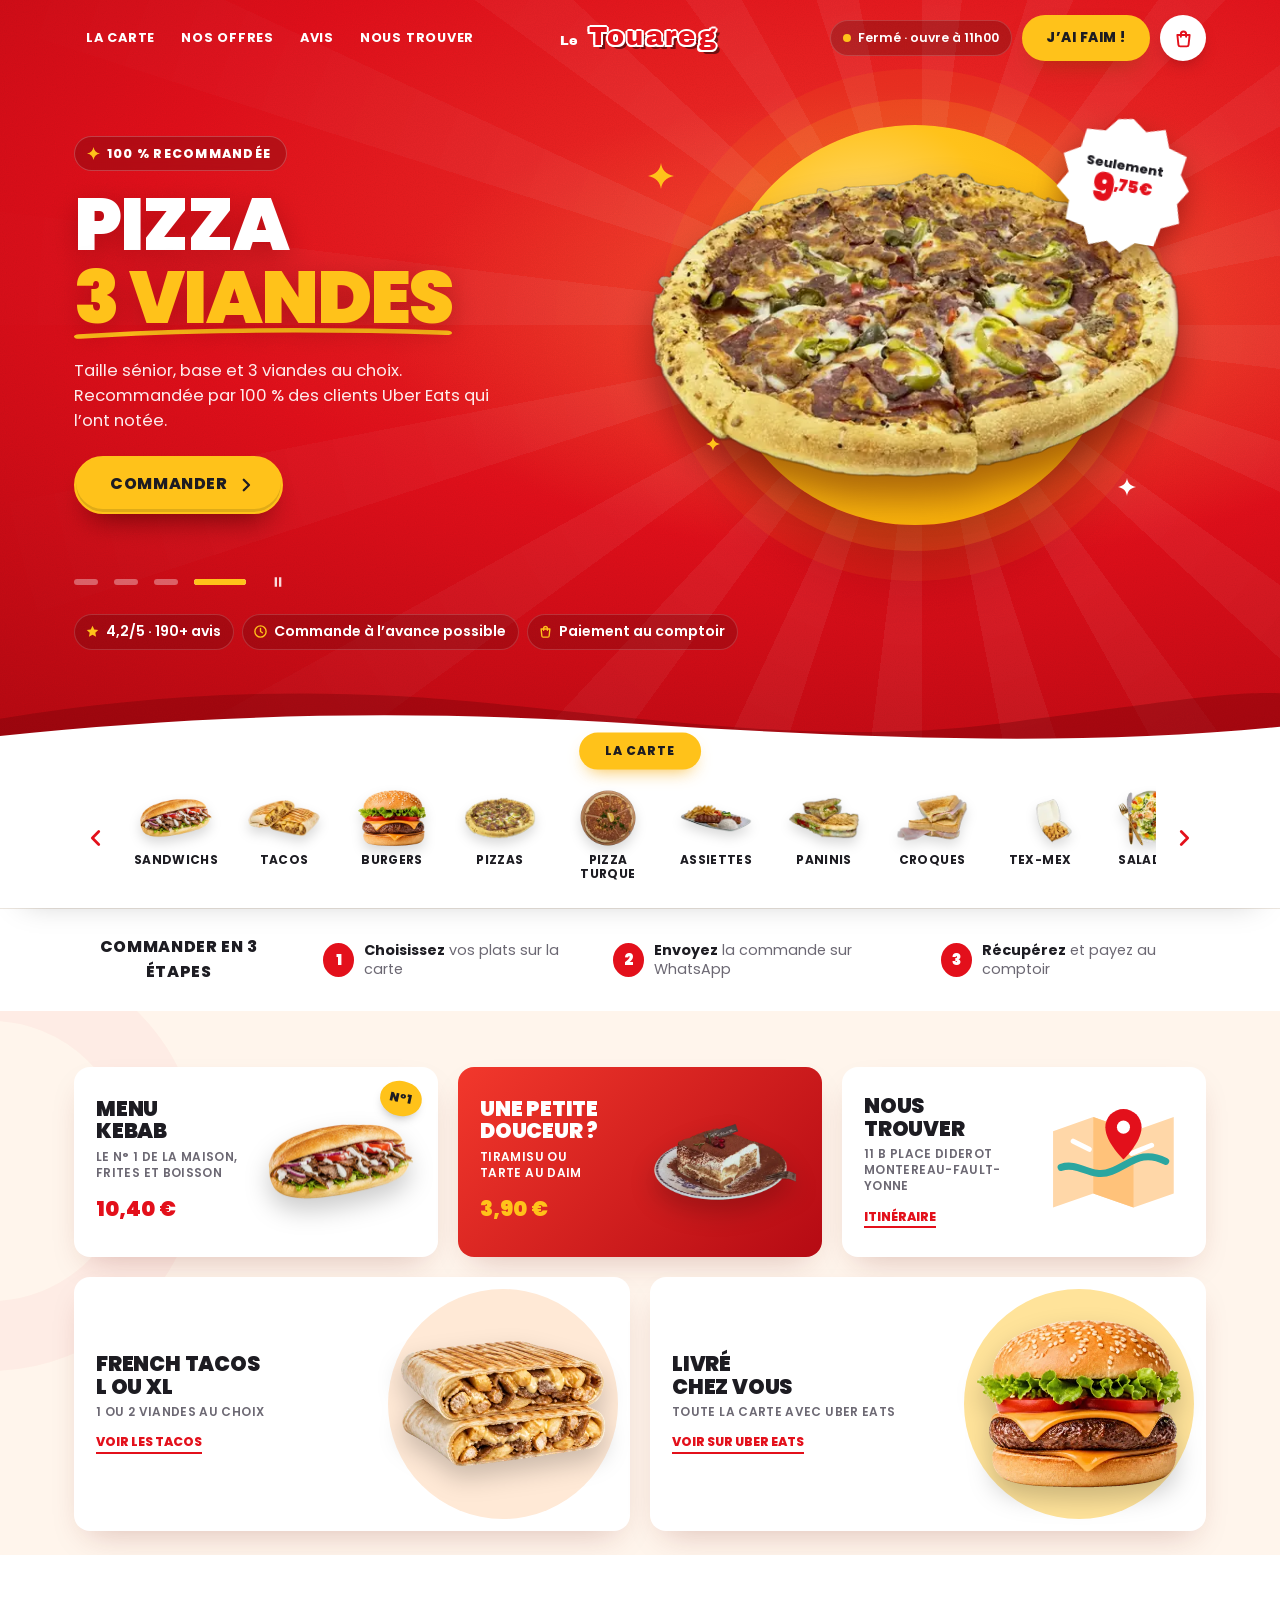
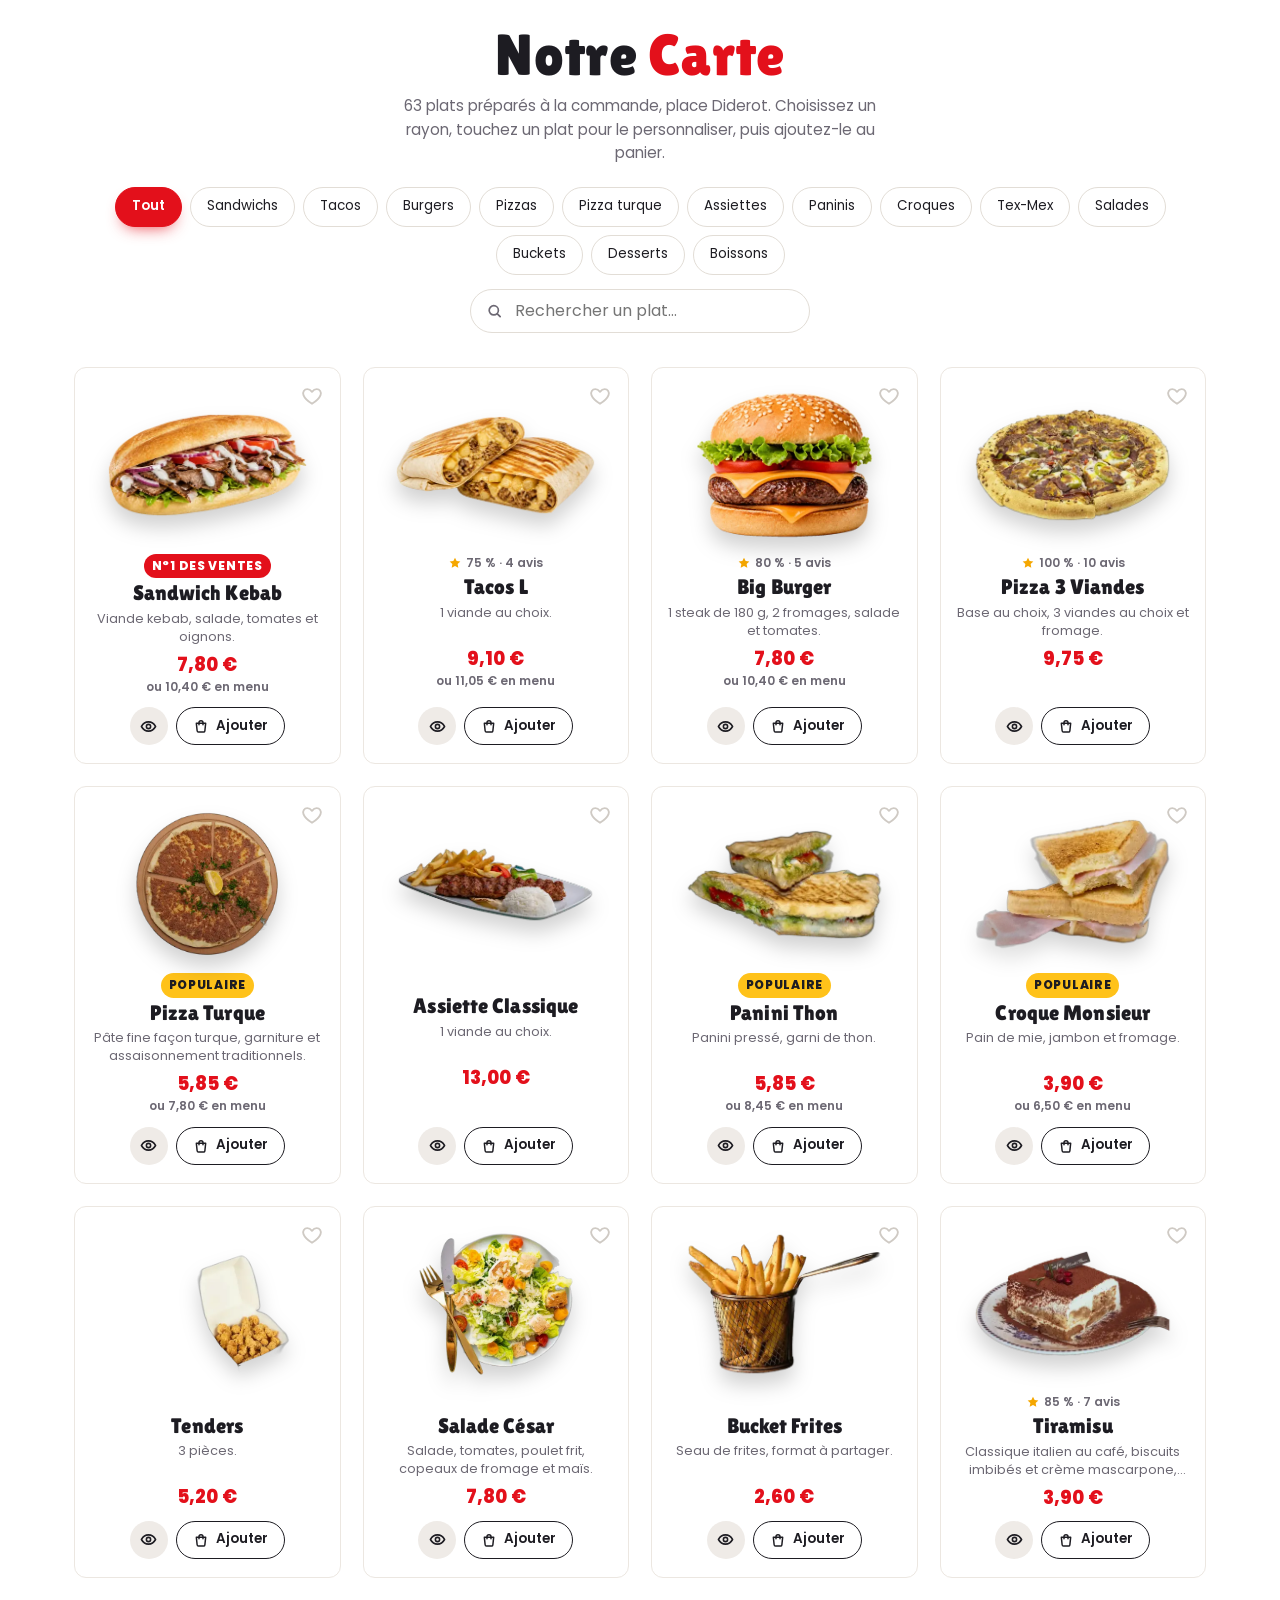
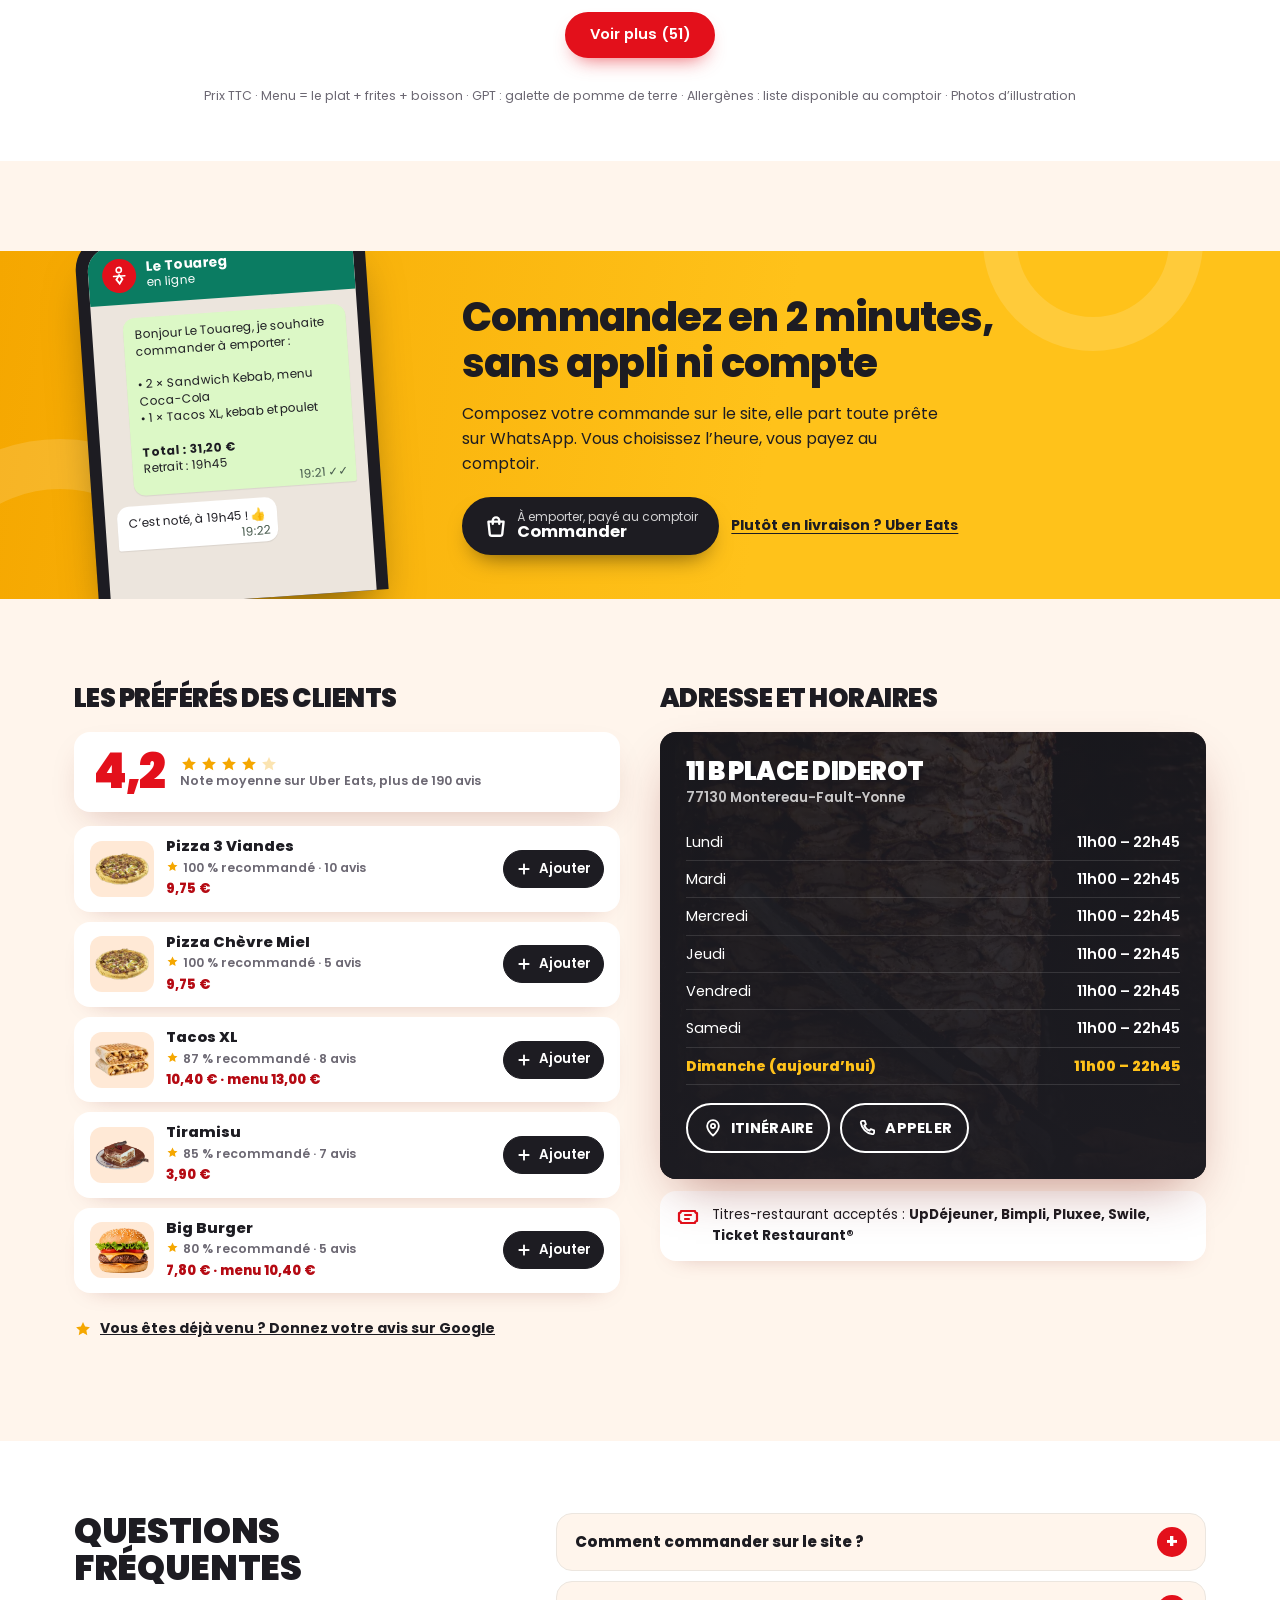
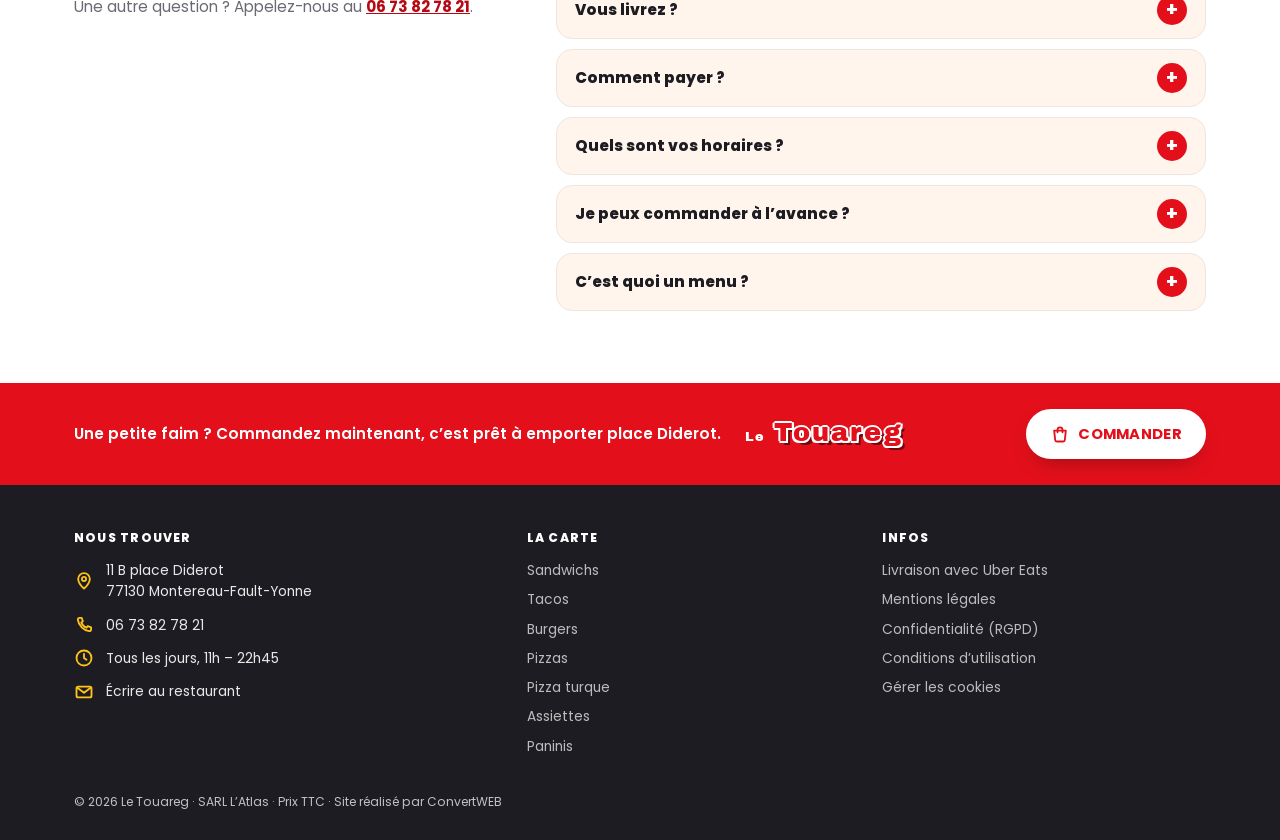
==== commit 17c16089: "Une photo détourée par plat : sandwichs, tacos et burgers - 25 nouvelles photos (fond transparent, m" ====
--- a/index.html
+++ b/index.html
@@ -36,8 +36,8 @@
 <link rel="preload" href="assets/fonts/poppins-900.woff2" as="font" type="font/woff2" crossorigin>
 <link rel="preload" href="assets/fonts/poppins-400.woff2" as="font" type="font/woff2" crossorigin>
 <link rel="preload" href="assets/fonts/poppins-800.woff2" as="font" type="font/woff2" crossorigin>
-<link rel="preload" as="image" href="assets/img/cut/kebab-420.webp" imagesrcset="assets/img/cut/kebab-160.webp 160w, assets/img/cut/kebab-420.webp 420w, assets/img/cut/kebab-600.webp 600w, assets/img/cut/kebab-840.webp 840w" imagesizes="(min-width: 768px) 560px, 300px" fetchpriority="high">
-<link rel="stylesheet" href="assets/css/site.css?v=20261028m">
+<link rel="preload" as="image" href="assets/img/plats/kebab-420.webp" imagesrcset="assets/img/plats/kebab-160.webp 160w, assets/img/plats/kebab-420.webp 420w, assets/img/plats/kebab-600.webp 600w, assets/img/plats/kebab-840.webp 840w" imagesizes="(min-width: 768px) 560px, 300px" fetchpriority="high">
+<link rel="stylesheet" href="assets/css/site.css?v=20261029a">
 
 <script type="application/ld+json">
 {
@@ -197,7 +197,7 @@
             <p>Le n° 1 de la maison,<br>frites et boisson</p>
             <strong class="offre-prix" data-prix-de="kebab" data-formule-prix="menu">10,40 €</strong>
           </div>
-          <img src="assets/img/cut/kebab-420.webp" srcset="assets/img/cut/kebab-160.webp 160w, assets/img/cut/kebab-420.webp 420w, assets/img/cut/kebab-600.webp 600w, assets/img/cut/kebab-840.webp 840w" sizes="(min-width: 1024px) 180px, 40vw" alt="Menu sandwich kebab" width="420" height="225" loading="lazy" decoding="async">
+          <img src="assets/img/plats/kebab-420.webp" srcset="assets/img/plats/kebab-160.webp 160w, assets/img/plats/kebab-420.webp 420w, assets/img/plats/kebab-600.webp 600w, assets/img/plats/kebab-840.webp 840w" sizes="(min-width: 1024px) 180px, 40vw" alt="Menu sandwich kebab" width="420" height="223" loading="lazy" decoding="async">
           <span class="sticker">N°1</span>
           <button class="sr" type="button" data-plat="kebab">Commander le menu kebab</button>
         </article>
@@ -231,7 +231,7 @@
             <p>1 ou 2 viandes au choix</p>
             <span class="offre-lien">Voir les tacos</span>
           </div>
-          <div class="offre-rond"><img src="assets/img/cut/tacos-420.webp" srcset="assets/img/cut/tacos-160.webp 160w, assets/img/cut/tacos-420.webp 420w, assets/img/cut/tacos-600.webp 600w, assets/img/cut/tacos-840.webp 840w" sizes="(min-width: 1024px) 230px, 40vw" alt="French tacos garni de viande" width="420" height="368" loading="lazy" decoding="async"></div>
+          <div class="offre-rond"><img src="assets/img/plats/tacos-xl-420.webp" srcset="assets/img/plats/tacos-xl-160.webp 160w, assets/img/plats/tacos-xl-420.webp 420w, assets/img/plats/tacos-xl-600.webp 600w, assets/img/plats/tacos-xl-840.webp 840w" sizes="(min-width: 1024px) 230px, 40vw" alt="French tacos garni de viande" width="420" height="263" loading="lazy" decoding="async"></div>
           <button class="sr" type="button" data-aller-rayon="tacos">Voir les tacos</button>
         </article>
         <a class="offre offre-large" href="https://www.ubereats.com/fr/store/le-touareg/Fxfsm_SqW_-STqValFyyPA" target="_blank" rel="noopener">
@@ -240,7 +240,7 @@
             <p>Toute la carte avec Uber Eats</p>
             <span class="offre-lien">Voir sur Uber Eats</span>
           </div>
-          <div class="offre-rond offre-rond-jaune"><img src="assets/img/cut/burger-420.webp" srcset="assets/img/cut/burger-160.webp 160w, assets/img/cut/burger-420.webp 420w, assets/img/cut/burger-600.webp 600w, assets/img/cut/burger-840.webp 840w" sizes="(min-width: 1024px) 230px, 40vw" alt="Big burger" width="420" height="347" loading="lazy" decoding="async"></div>
+          <div class="offre-rond offre-rond-jaune"><img src="assets/img/plats/big-burger-420.webp" srcset="assets/img/plats/big-burger-160.webp 160w, assets/img/plats/big-burger-420.webp 420w, assets/img/plats/big-burger-600.webp 600w, assets/img/plats/big-burger-840.webp 840w" sizes="(min-width: 1024px) 230px, 40vw" alt="Big burger" width="420" height="348" loading="lazy" decoding="async"></div>
         </a>
       </div>
     </div>
@@ -413,8 +413,8 @@
 
 <div class="toast" role="status" aria-live="polite" data-toast></div>
 
-<script src="js/donnees.js?v=20261028m"></script>
-<script src="js/site.js?v=20261028m"></script>
-<script src="js/consentement.js?v=20261028m" defer></script>
+<script src="js/donnees.js?v=20261029a"></script>
+<script src="js/site.js?v=20261029a"></script>
+<script src="js/consentement.js?v=20261029a" defer></script>
 </body>
 </html>
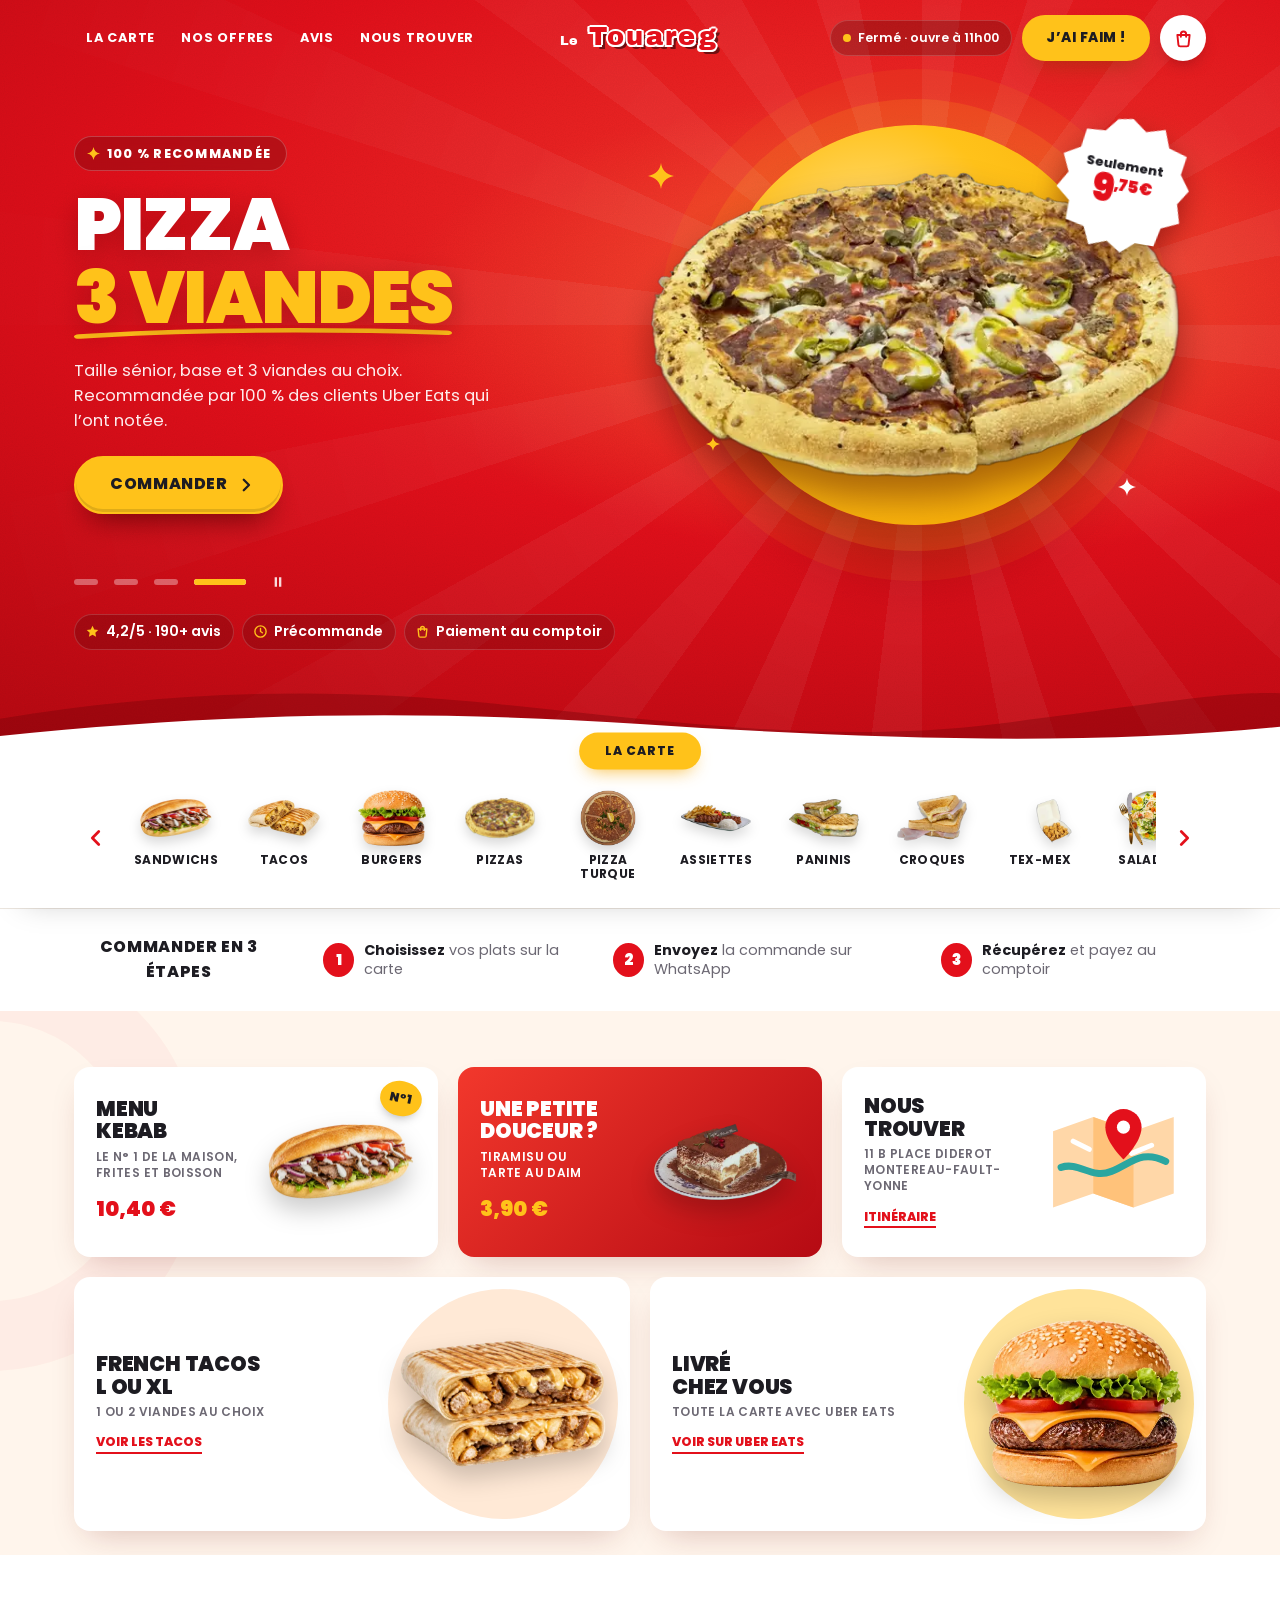
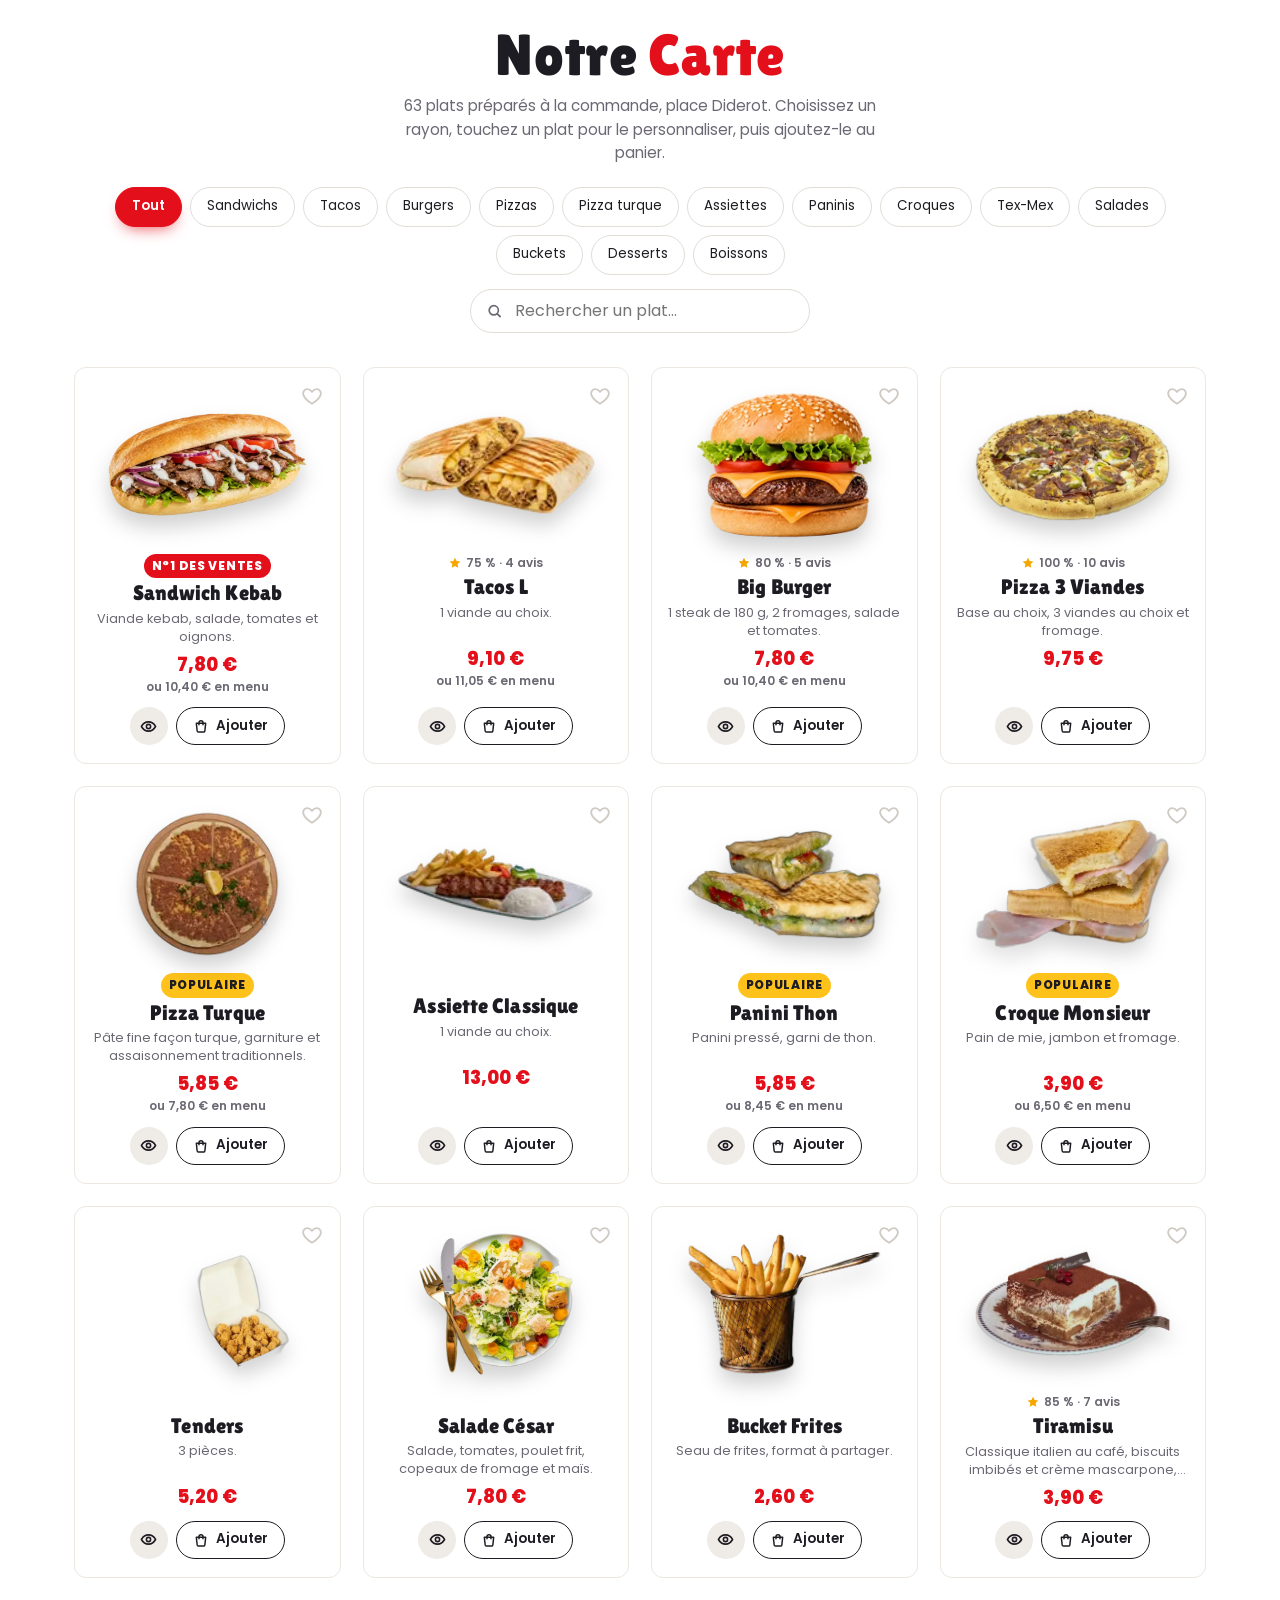
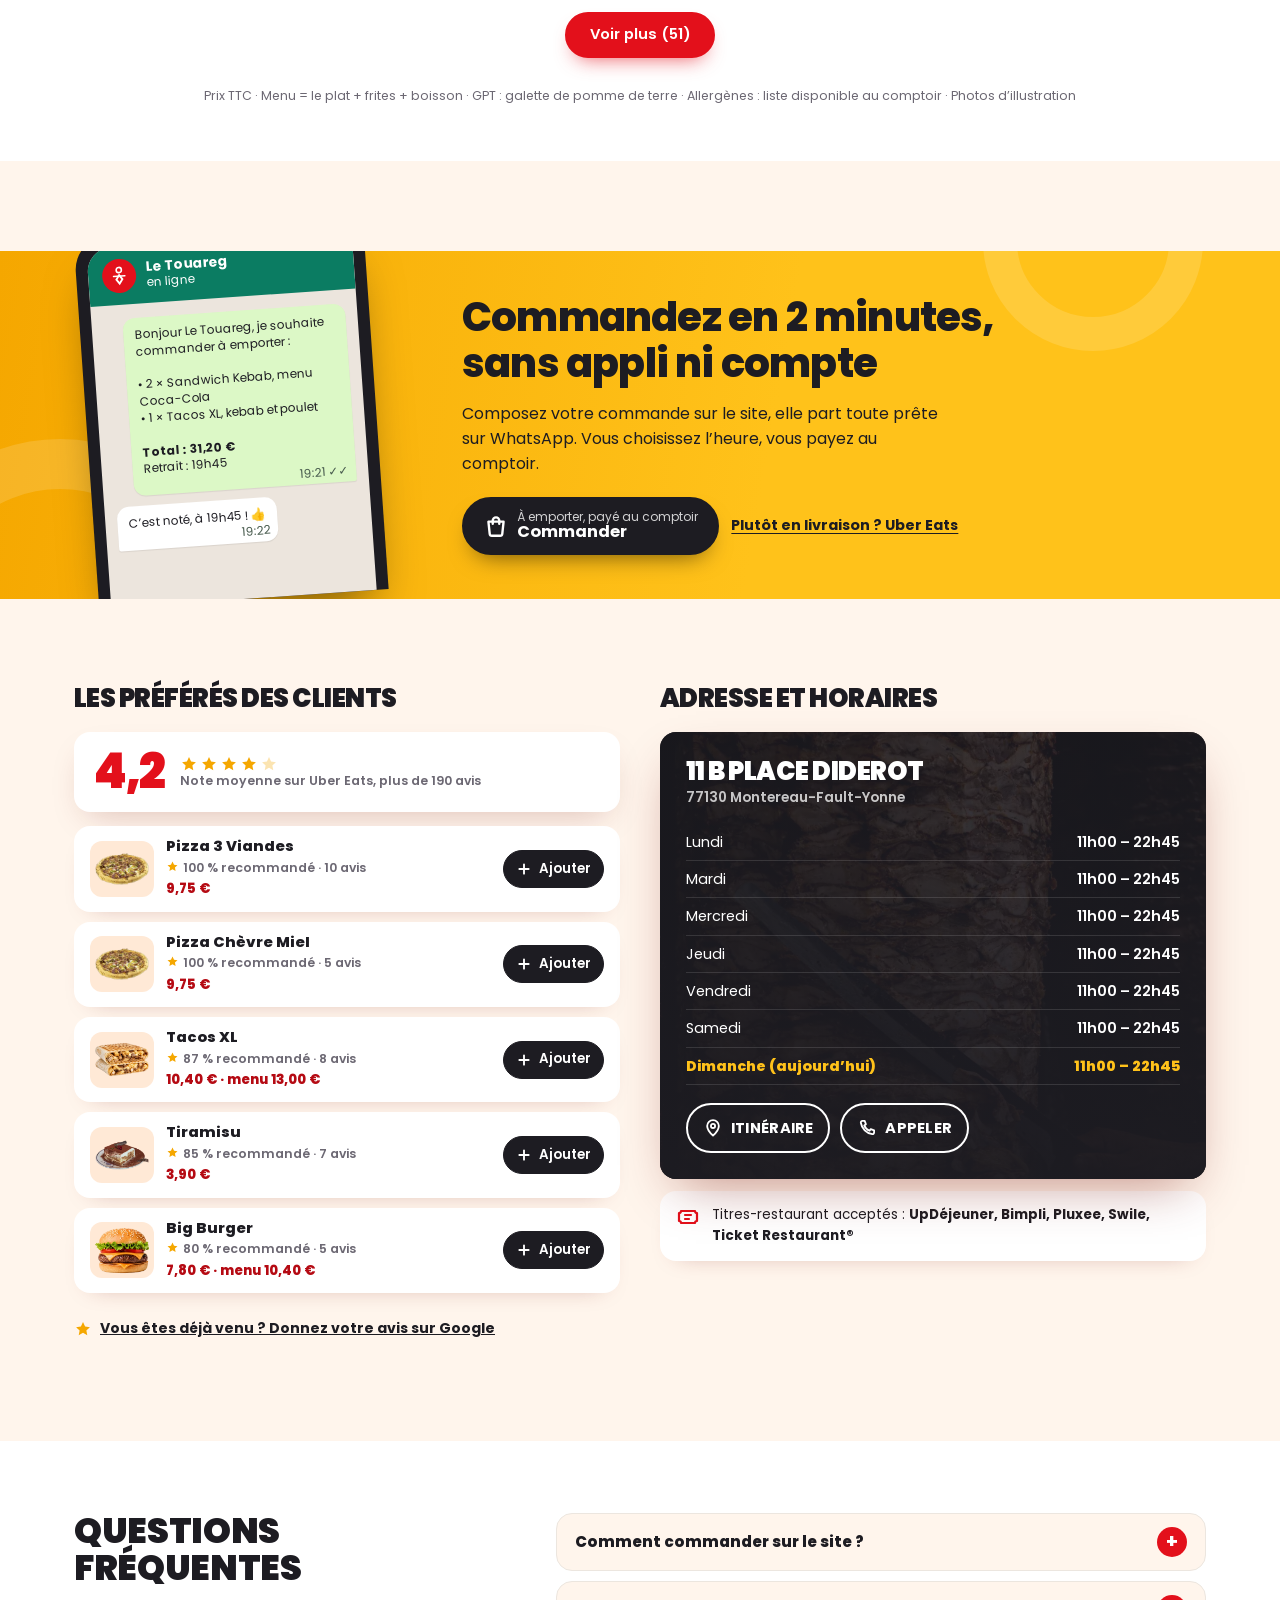
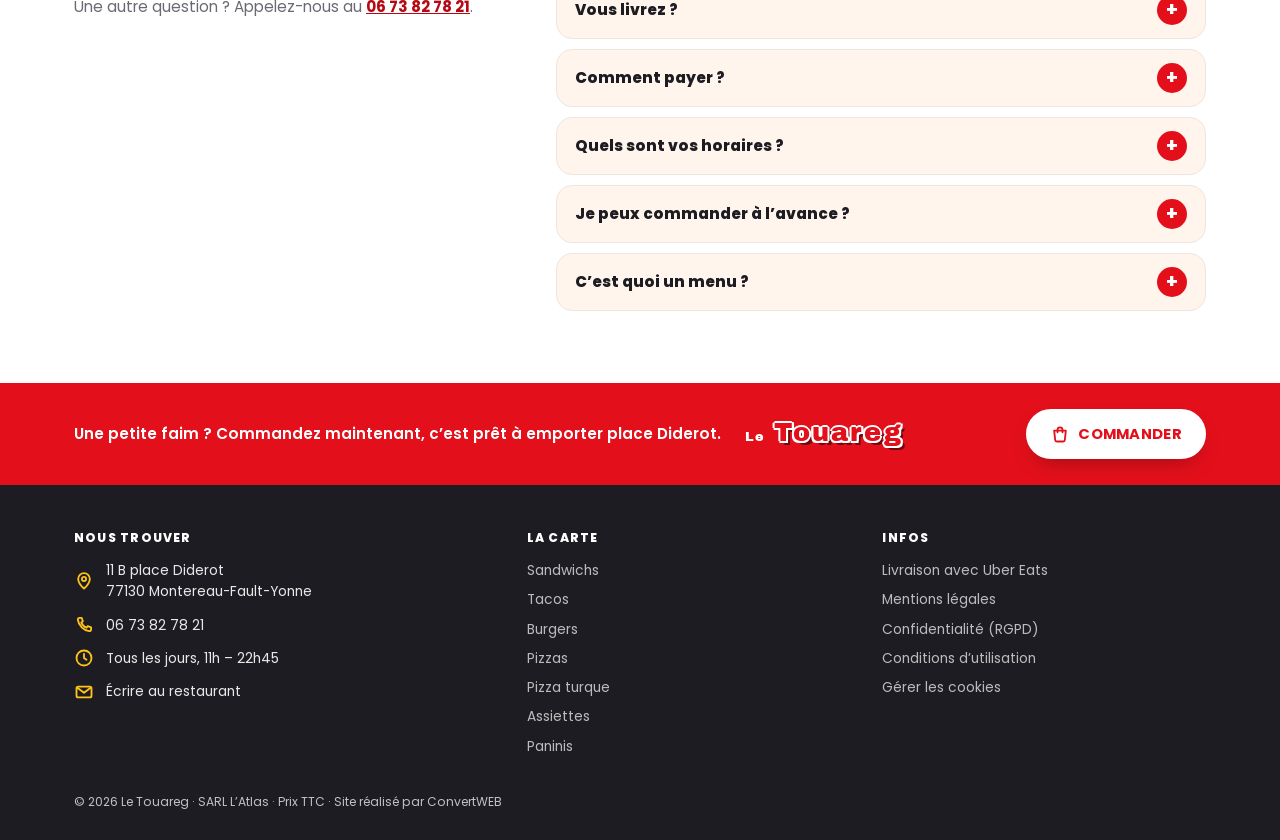
==== commit b97eb7ff: "Pastille « Précommande » plus courte quand le restaurant est fermé (plus de saut de ligne sur mobile" ====
--- a/index.html
+++ b/index.html
@@ -37,7 +37,7 @@
 <link rel="preload" href="assets/fonts/poppins-400.woff2" as="font" type="font/woff2" crossorigin>
 <link rel="preload" href="assets/fonts/poppins-800.woff2" as="font" type="font/woff2" crossorigin>
 <link rel="preload" as="image" href="assets/img/plats/kebab-420.webp" imagesrcset="assets/img/plats/kebab-160.webp 160w, assets/img/plats/kebab-420.webp 420w, assets/img/plats/kebab-600.webp 600w, assets/img/plats/kebab-840.webp 840w" imagesizes="(min-width: 768px) 560px, 300px" fetchpriority="high">
-<link rel="stylesheet" href="assets/css/site.css?v=20261029a">
+<link rel="stylesheet" href="assets/css/site.css?v=20261029b">
 
 <script type="application/ld+json">
 {
@@ -413,8 +413,8 @@
 
 <div class="toast" role="status" aria-live="polite" data-toast></div>
 
-<script src="js/donnees.js?v=20261029a"></script>
-<script src="js/site.js?v=20261029a"></script>
-<script src="js/consentement.js?v=20261029a" defer></script>
+<script src="js/donnees.js?v=20261029b"></script>
+<script src="js/site.js?v=20261029b"></script>
+<script src="js/consentement.js?v=20261029b" defer></script>
 </body>
 </html>
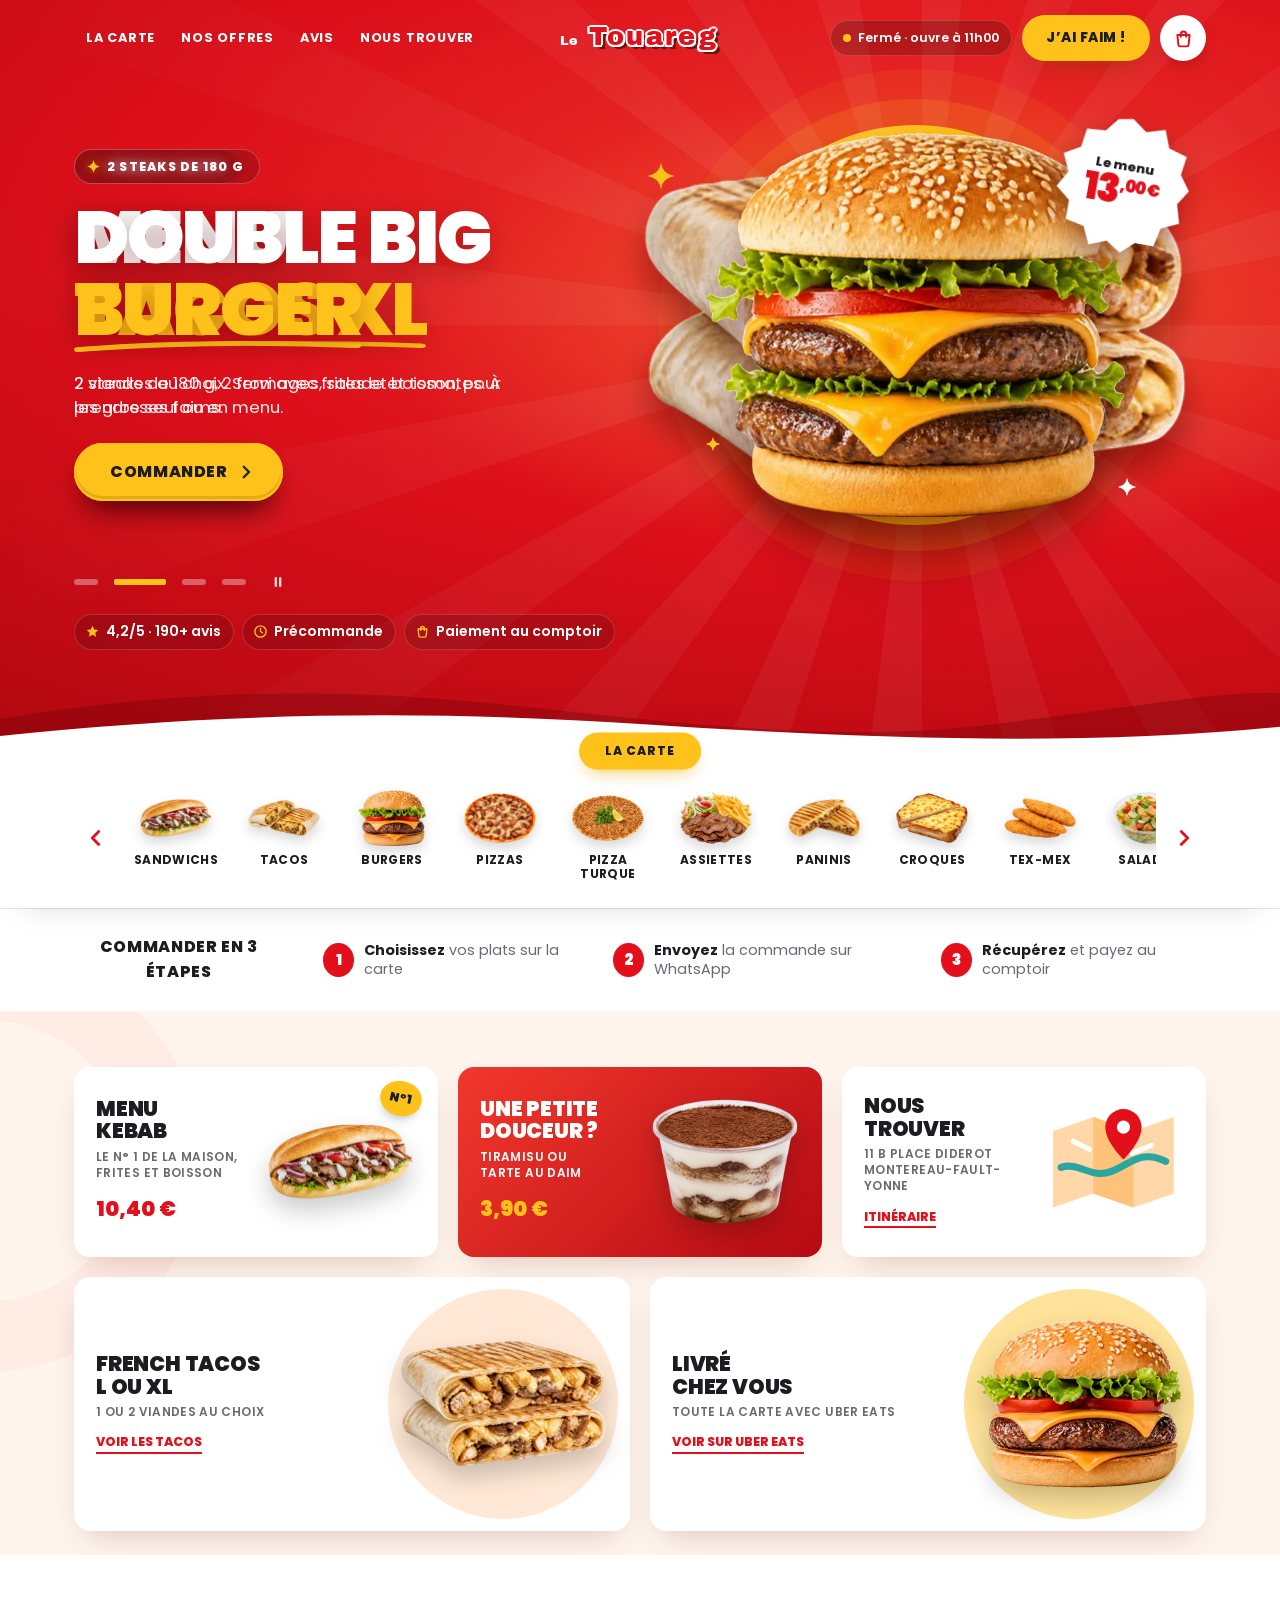
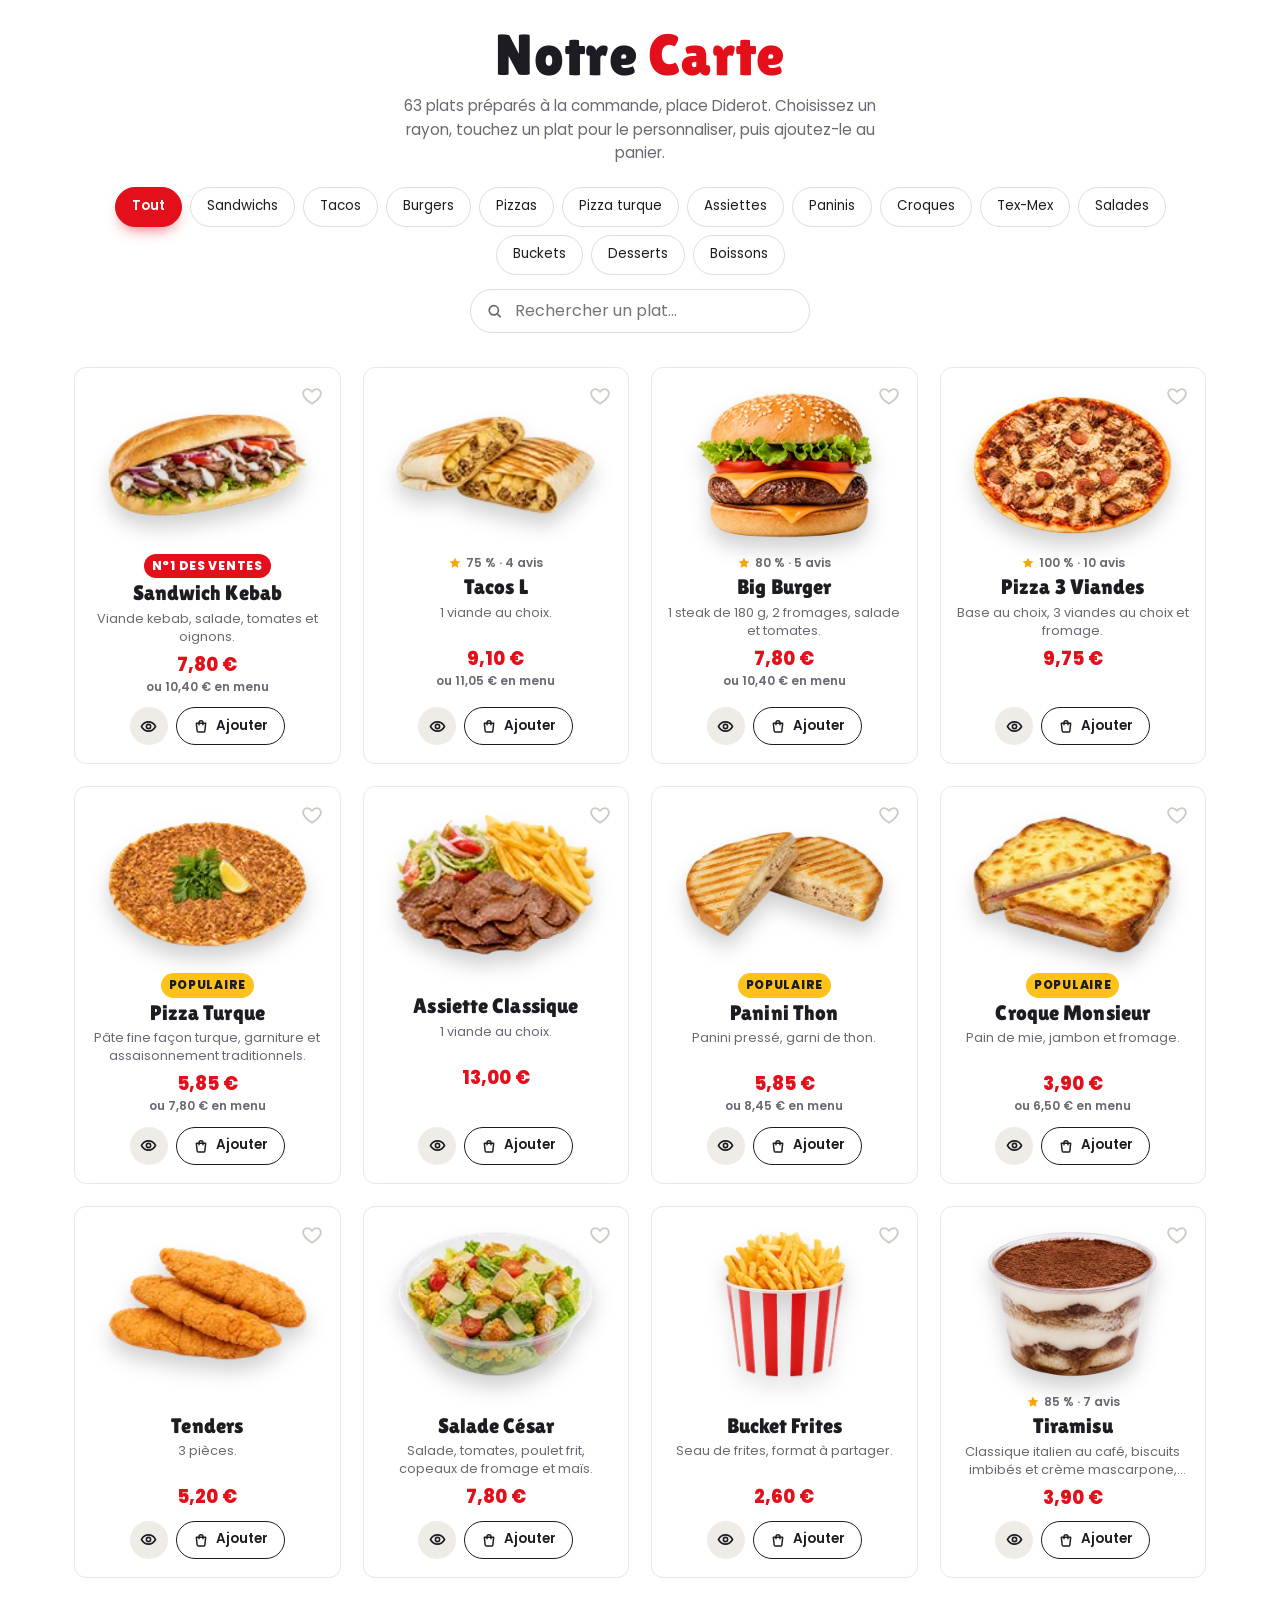
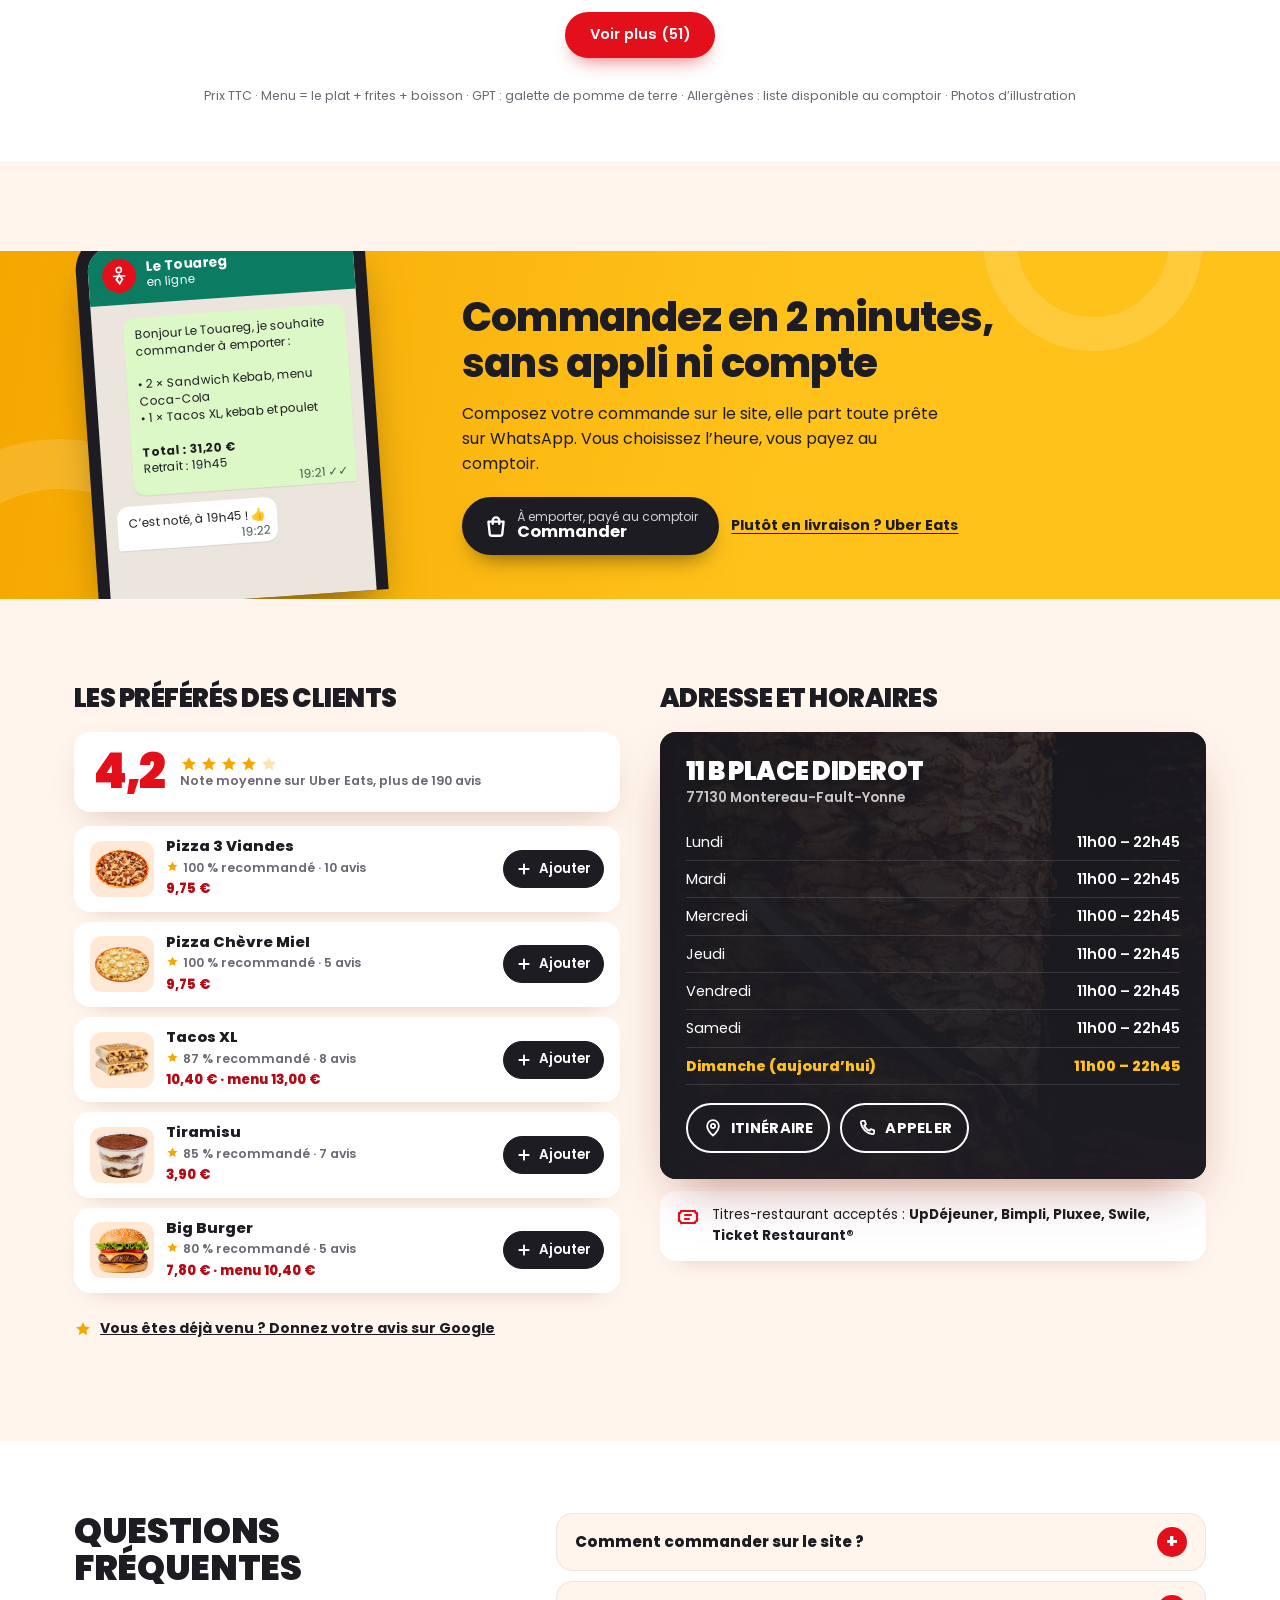
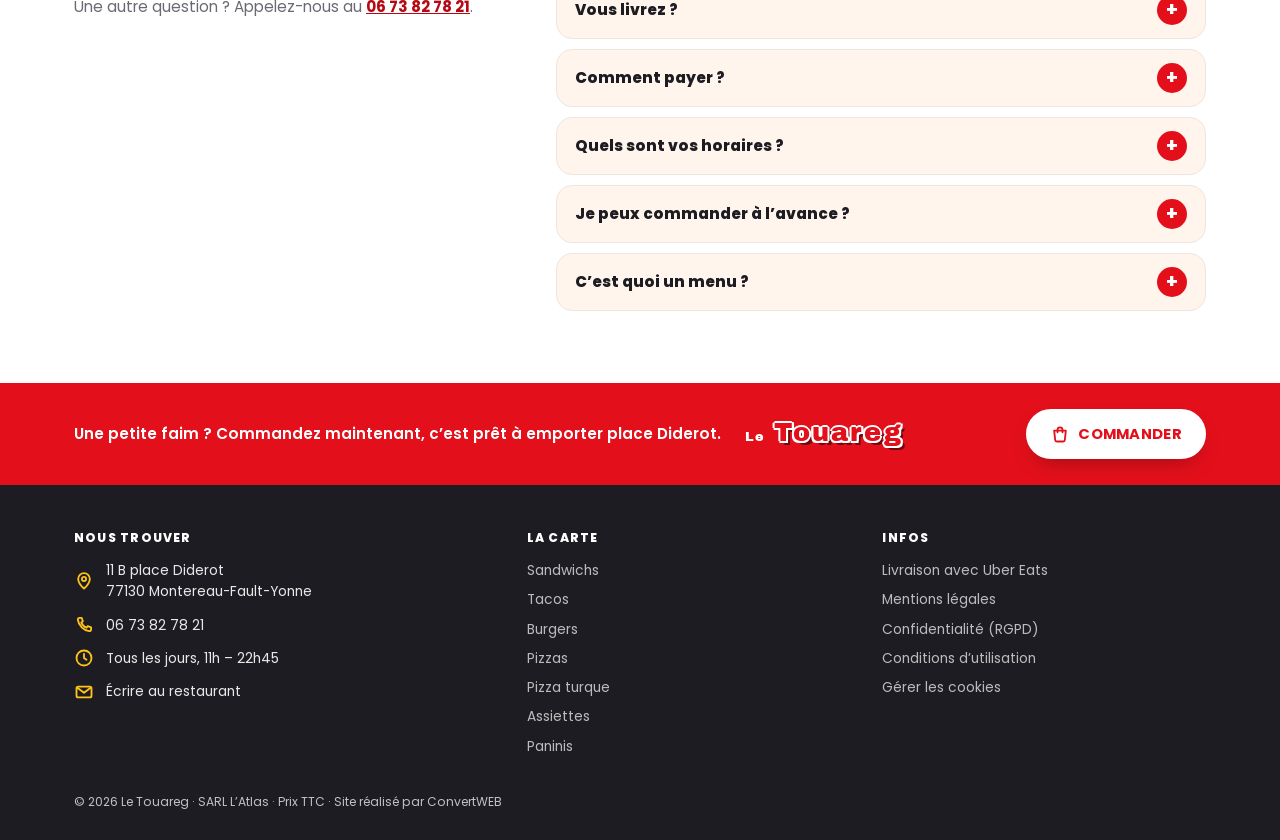
==== commit 9f8f7290: "Une photo détourée pour 62 plats sur 63 - 37 nouvelles photos : pizzas, pizza turque, assiettes, pan" ====
--- a/index.html
+++ b/index.html
@@ -37,7 +37,7 @@
 <link rel="preload" href="assets/fonts/poppins-400.woff2" as="font" type="font/woff2" crossorigin>
 <link rel="preload" href="assets/fonts/poppins-800.woff2" as="font" type="font/woff2" crossorigin>
 <link rel="preload" as="image" href="assets/img/plats/kebab-420.webp" imagesrcset="assets/img/plats/kebab-160.webp 160w, assets/img/plats/kebab-420.webp 420w, assets/img/plats/kebab-600.webp 600w, assets/img/plats/kebab-840.webp 840w" imagesizes="(min-width: 768px) 560px, 300px" fetchpriority="high">
-<link rel="stylesheet" href="assets/css/site.css?v=20261029b">
+<link rel="stylesheet" href="assets/css/site.css?v=20261101a">
 
 <script type="application/ld+json">
 {
@@ -207,7 +207,7 @@
             <p>Tiramisu ou<br>tarte au Daim</p>
             <strong class="offre-prix" data-prix-de="tiramisu">3,90 €</strong>
           </div>
-          <img src="assets/img/cut/dessert-420.webp" srcset="assets/img/cut/dessert-160.webp 160w, assets/img/cut/dessert-420.webp 420w, assets/img/cut/dessert-600.webp 600w, assets/img/cut/dessert-840.webp 840w" sizes="(min-width: 1024px) 180px, 40vw" alt="Part de tiramisu" width="420" height="236" loading="lazy" decoding="async">
+          <img src="assets/img/plats/tiramisu-420.webp" srcset="assets/img/plats/tiramisu-160.webp 160w, assets/img/plats/tiramisu-420.webp 420w, assets/img/plats/tiramisu-600.webp 600w, assets/img/plats/tiramisu-840.webp 840w" sizes="(min-width: 1024px) 180px, 40vw" alt="Part de tiramisu" width="420" height="360" loading="lazy" decoding="async">
           <button class="sr" type="button" data-aller-rayon="desserts">Voir les desserts</button>
         </article>
         <a class="offre" href="https://www.google.com/maps/search/?api=1&query=Le+Touareg+11+B+place+Diderot+77130+Montereau-Fault-Yonne" target="_blank" rel="noopener">
@@ -413,8 +413,8 @@
 
 <div class="toast" role="status" aria-live="polite" data-toast></div>
 
-<script src="js/donnees.js?v=20261029b"></script>
-<script src="js/site.js?v=20261029b"></script>
-<script src="js/consentement.js?v=20261029b" defer></script>
+<script src="js/donnees.js?v=20261101a"></script>
+<script src="js/site.js?v=20261101a"></script>
+<script src="js/consentement.js?v=20261101a" defer></script>
 </body>
 </html>
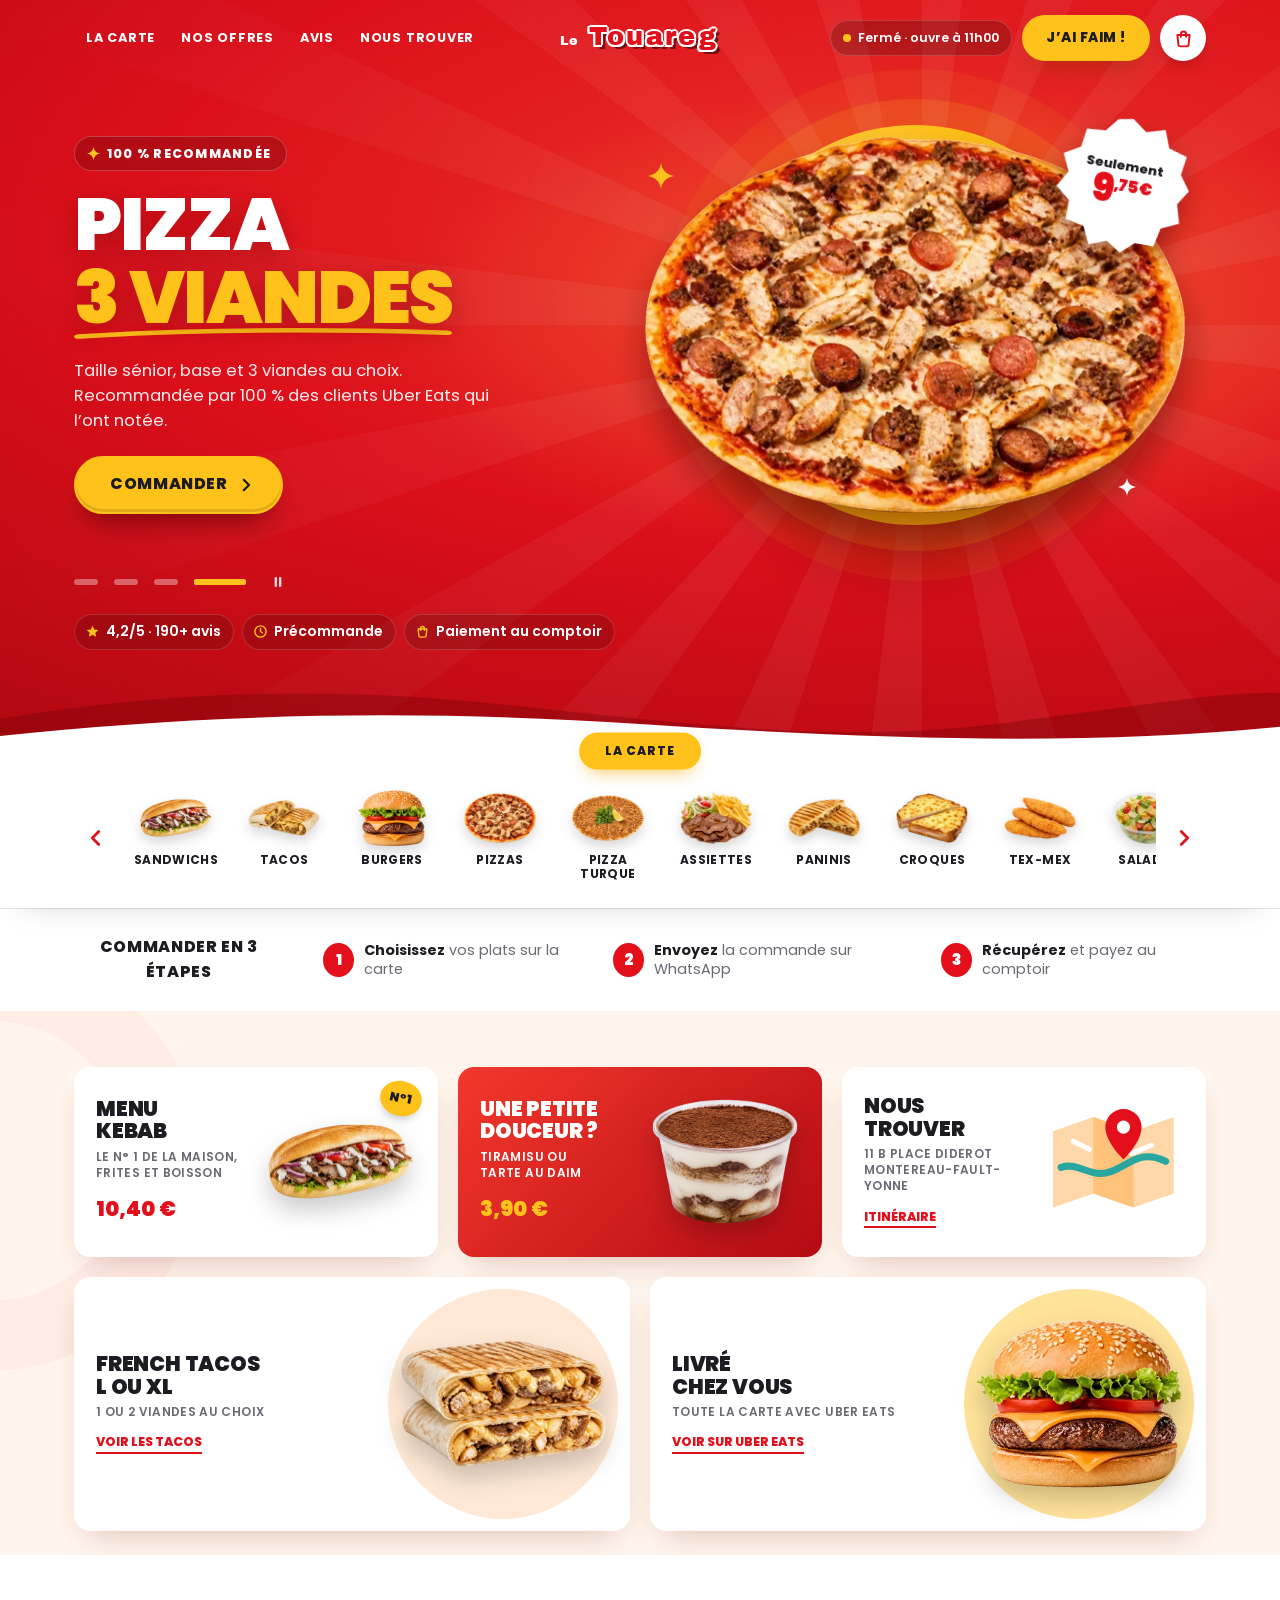
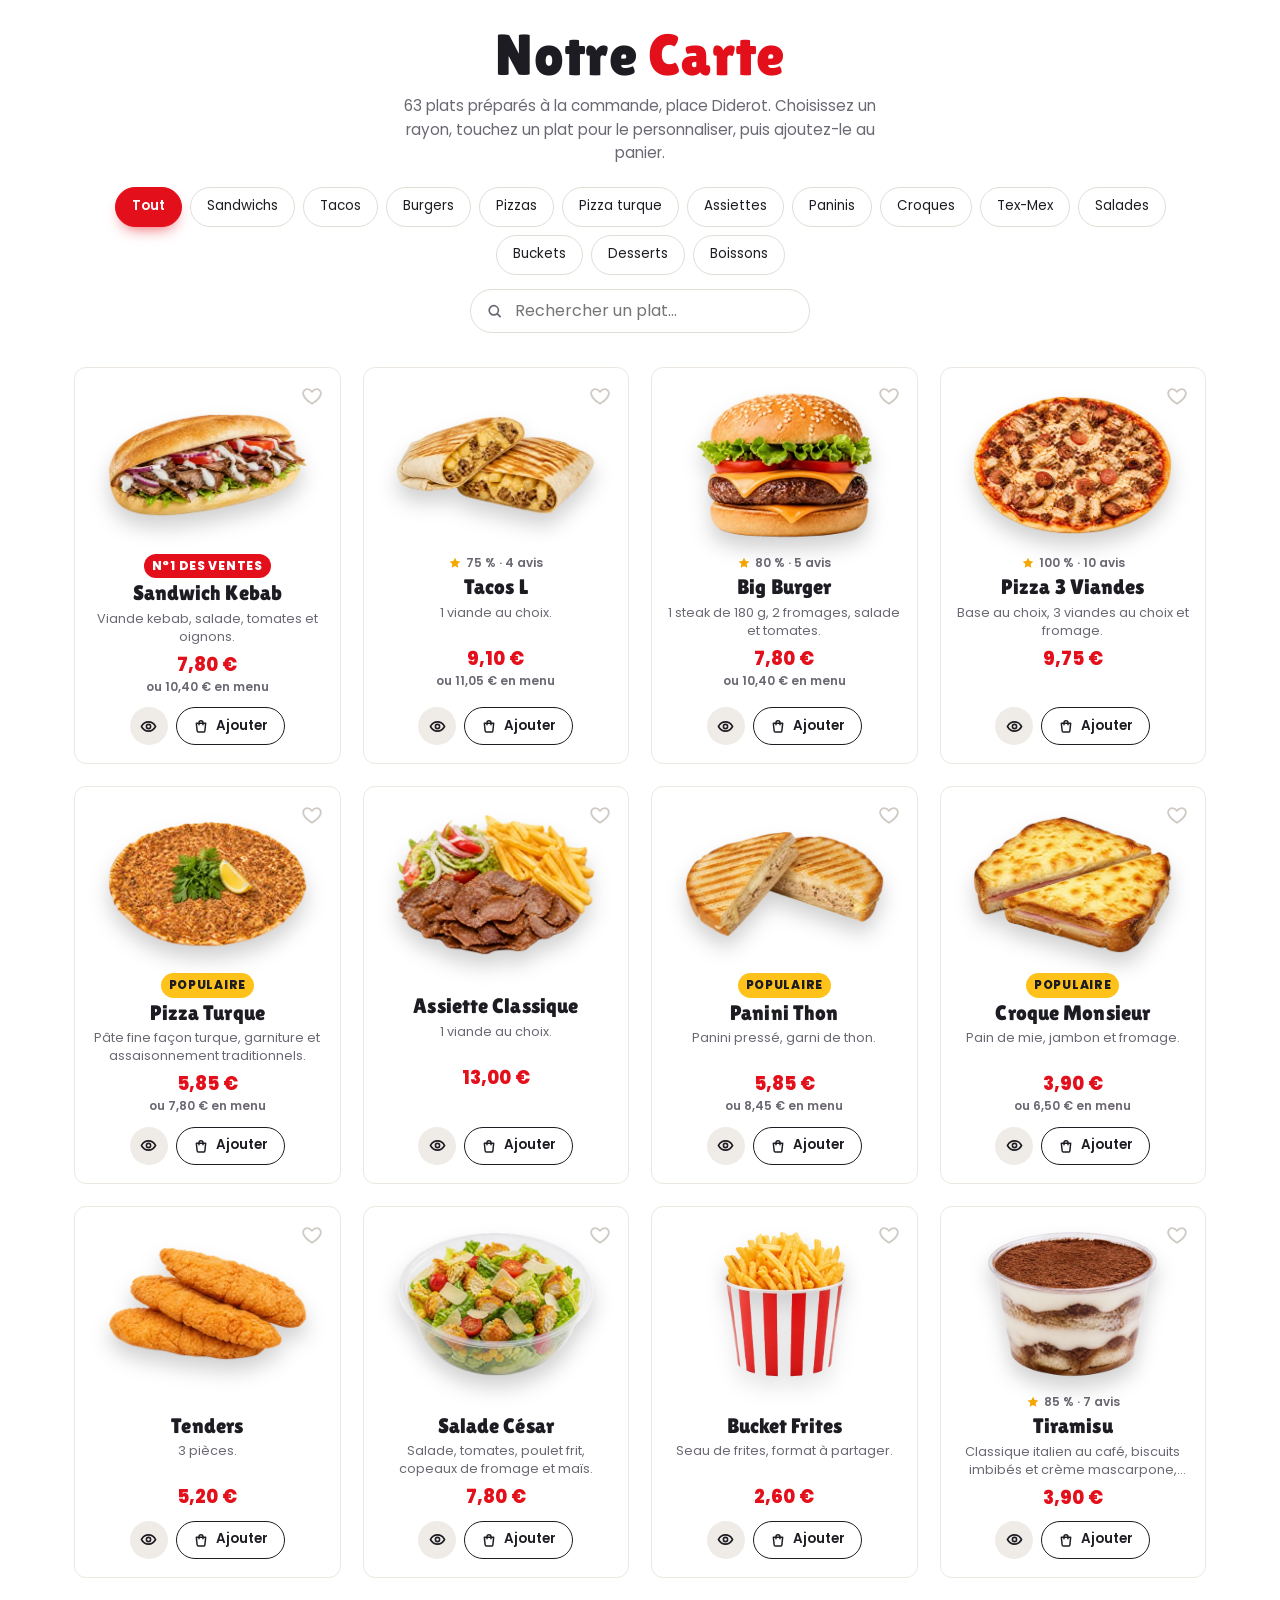
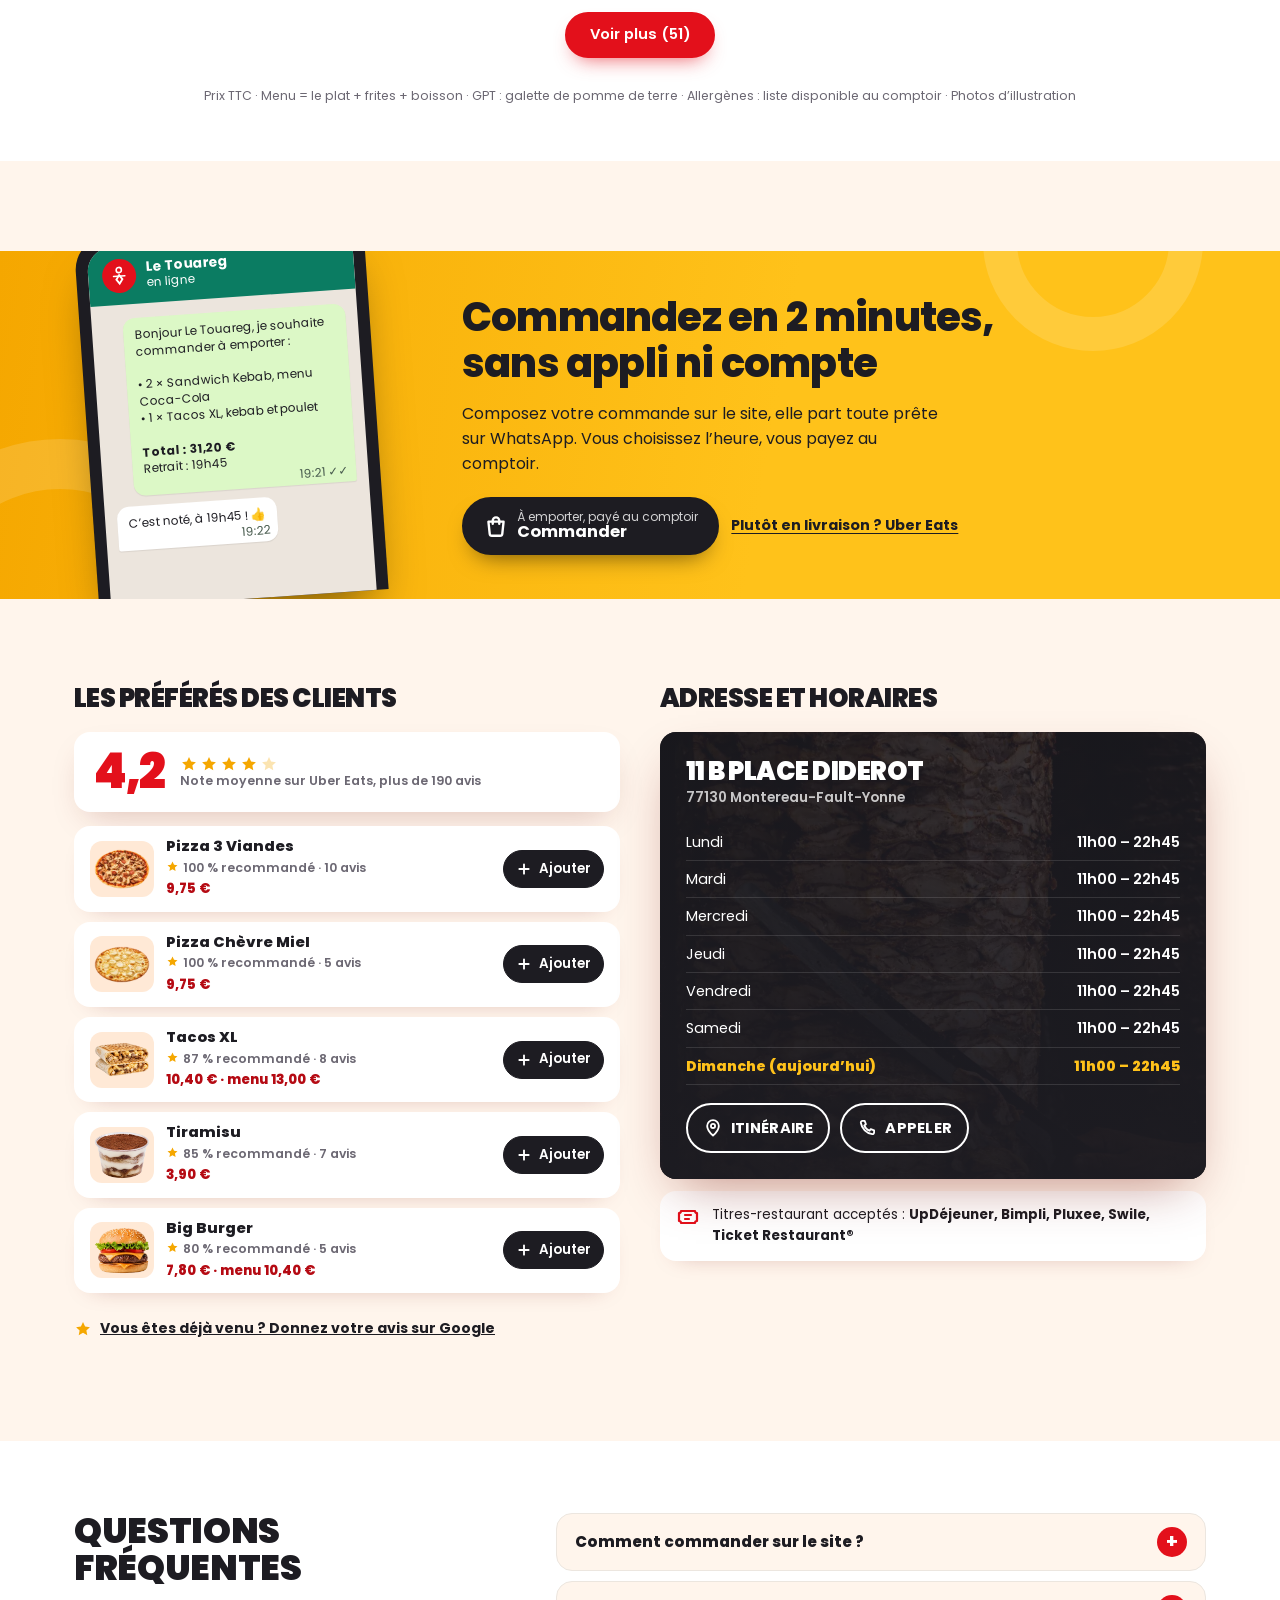
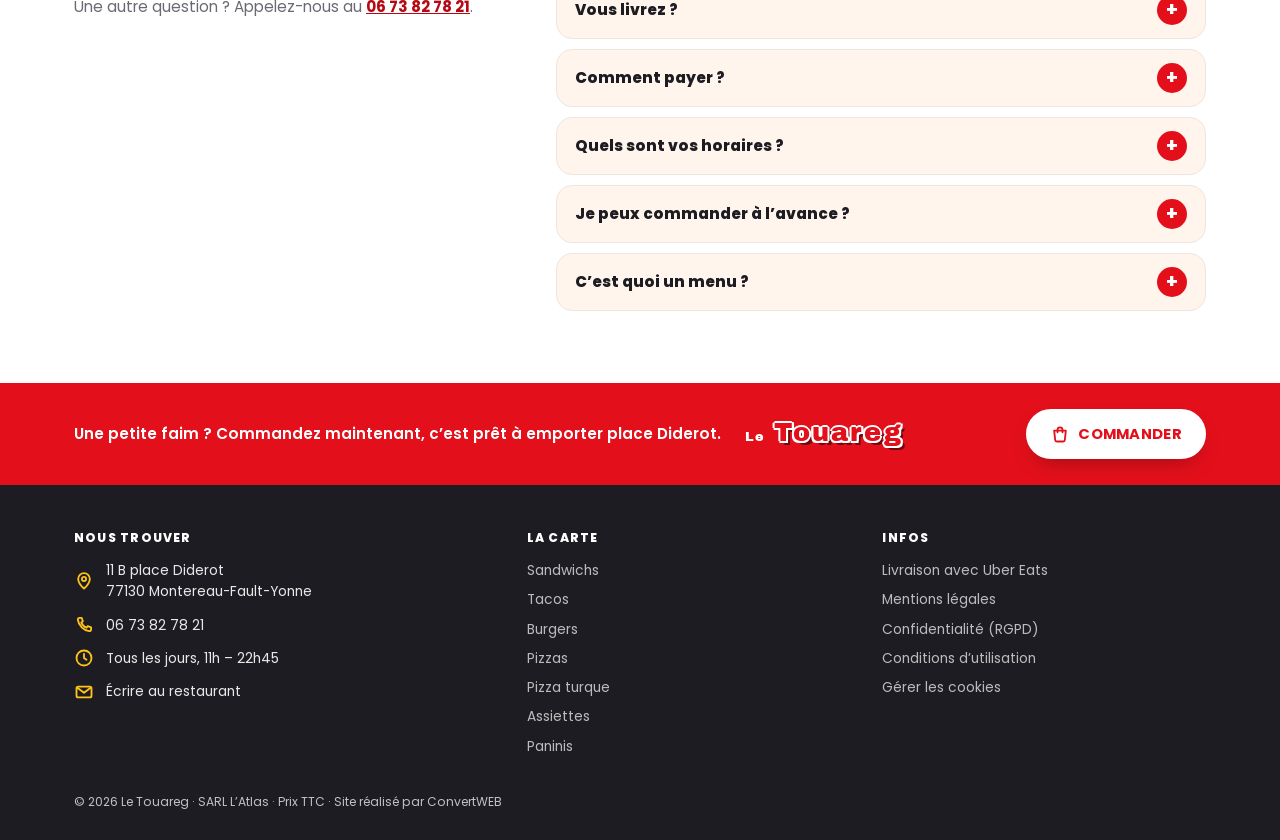
==== commit 00e83e3e: "Photo de la canette Lipton : toute la carte a maintenant sa propre photo (63 plats) Co-Authored-By: " ====
--- a/index.html
+++ b/index.html
@@ -37,7 +37,7 @@
 <link rel="preload" href="assets/fonts/poppins-400.woff2" as="font" type="font/woff2" crossorigin>
 <link rel="preload" href="assets/fonts/poppins-800.woff2" as="font" type="font/woff2" crossorigin>
 <link rel="preload" as="image" href="assets/img/plats/kebab-420.webp" imagesrcset="assets/img/plats/kebab-160.webp 160w, assets/img/plats/kebab-420.webp 420w, assets/img/plats/kebab-600.webp 600w, assets/img/plats/kebab-840.webp 840w" imagesizes="(min-width: 768px) 560px, 300px" fetchpriority="high">
-<link rel="stylesheet" href="assets/css/site.css?v=20261101a">
+<link rel="stylesheet" href="assets/css/site.css?v=20261102a">
 
 <script type="application/ld+json">
 {
@@ -413,8 +413,8 @@
 
 <div class="toast" role="status" aria-live="polite" data-toast></div>
 
-<script src="js/donnees.js?v=20261101a"></script>
-<script src="js/site.js?v=20261101a"></script>
-<script src="js/consentement.js?v=20261101a" defer></script>
+<script src="js/donnees.js?v=20261102a"></script>
+<script src="js/site.js?v=20261102a"></script>
+<script src="js/consentement.js?v=20261102a" defer></script>
 </body>
 </html>
